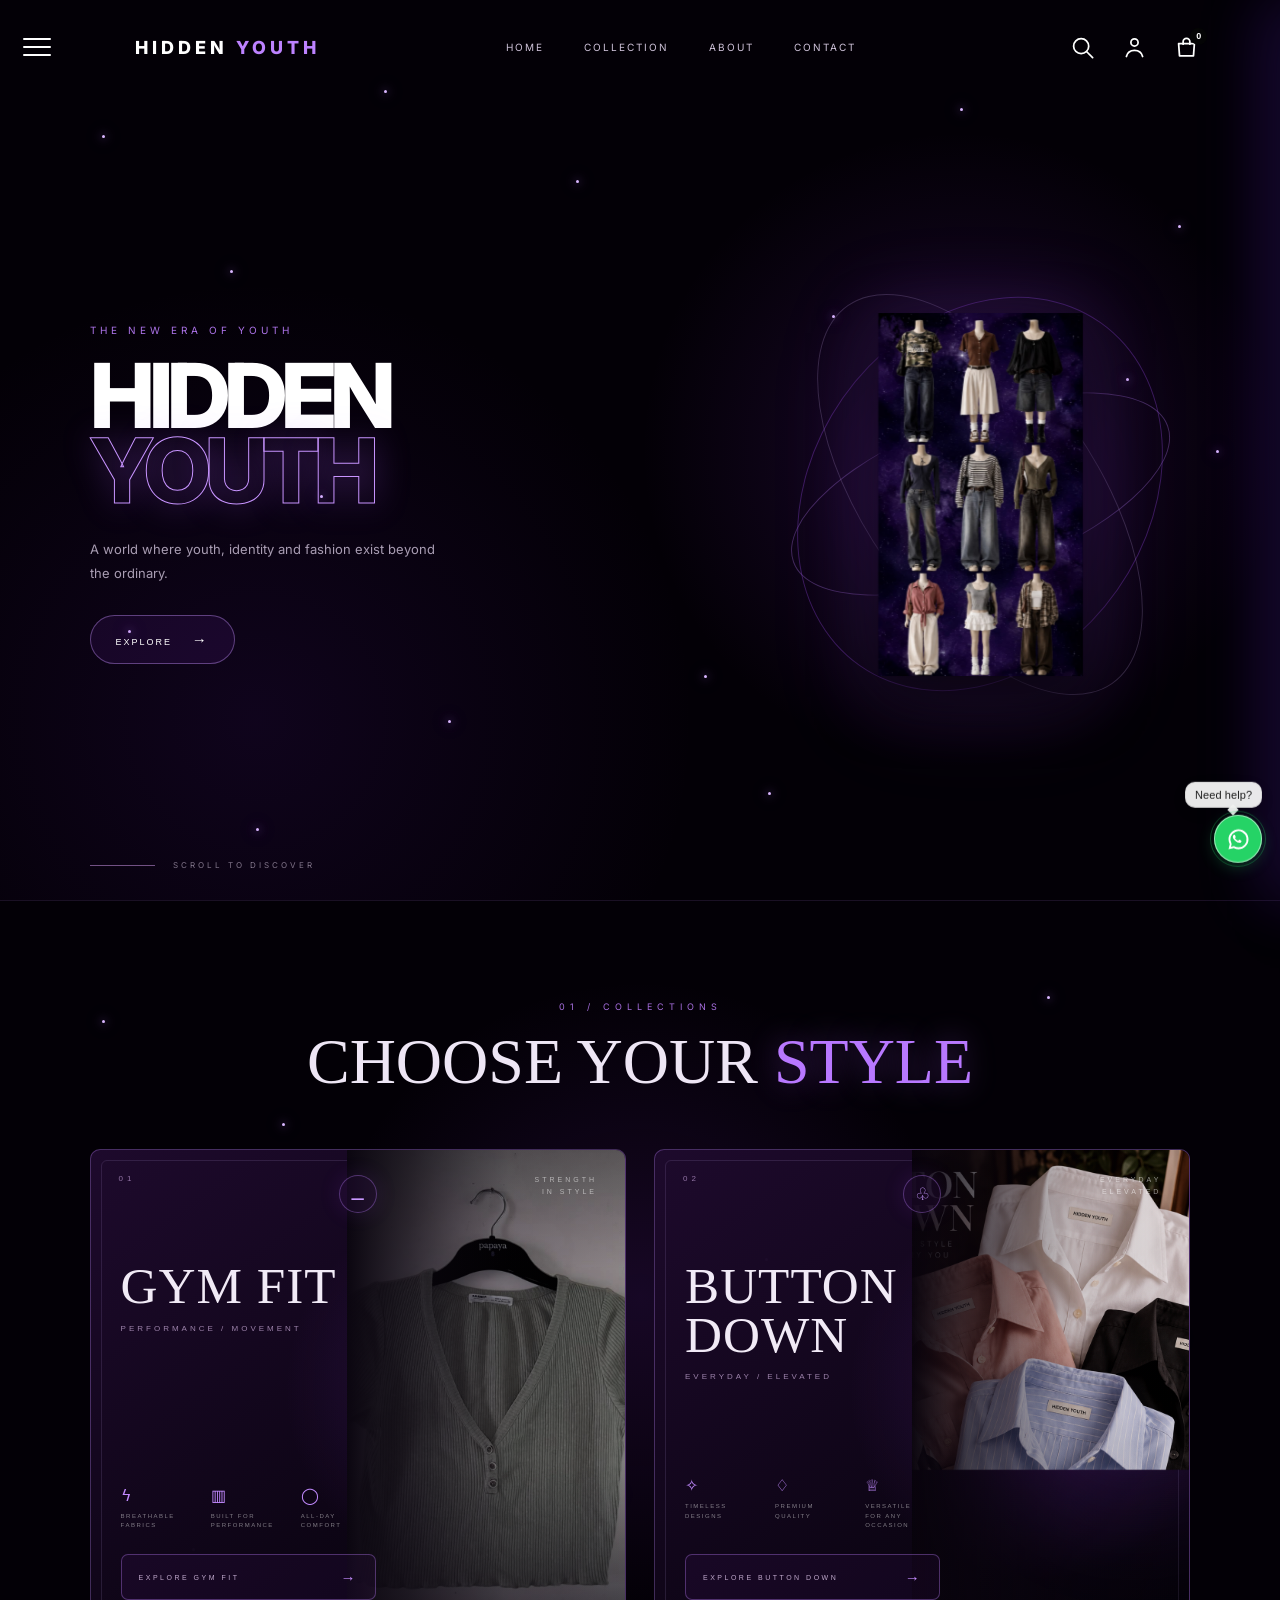
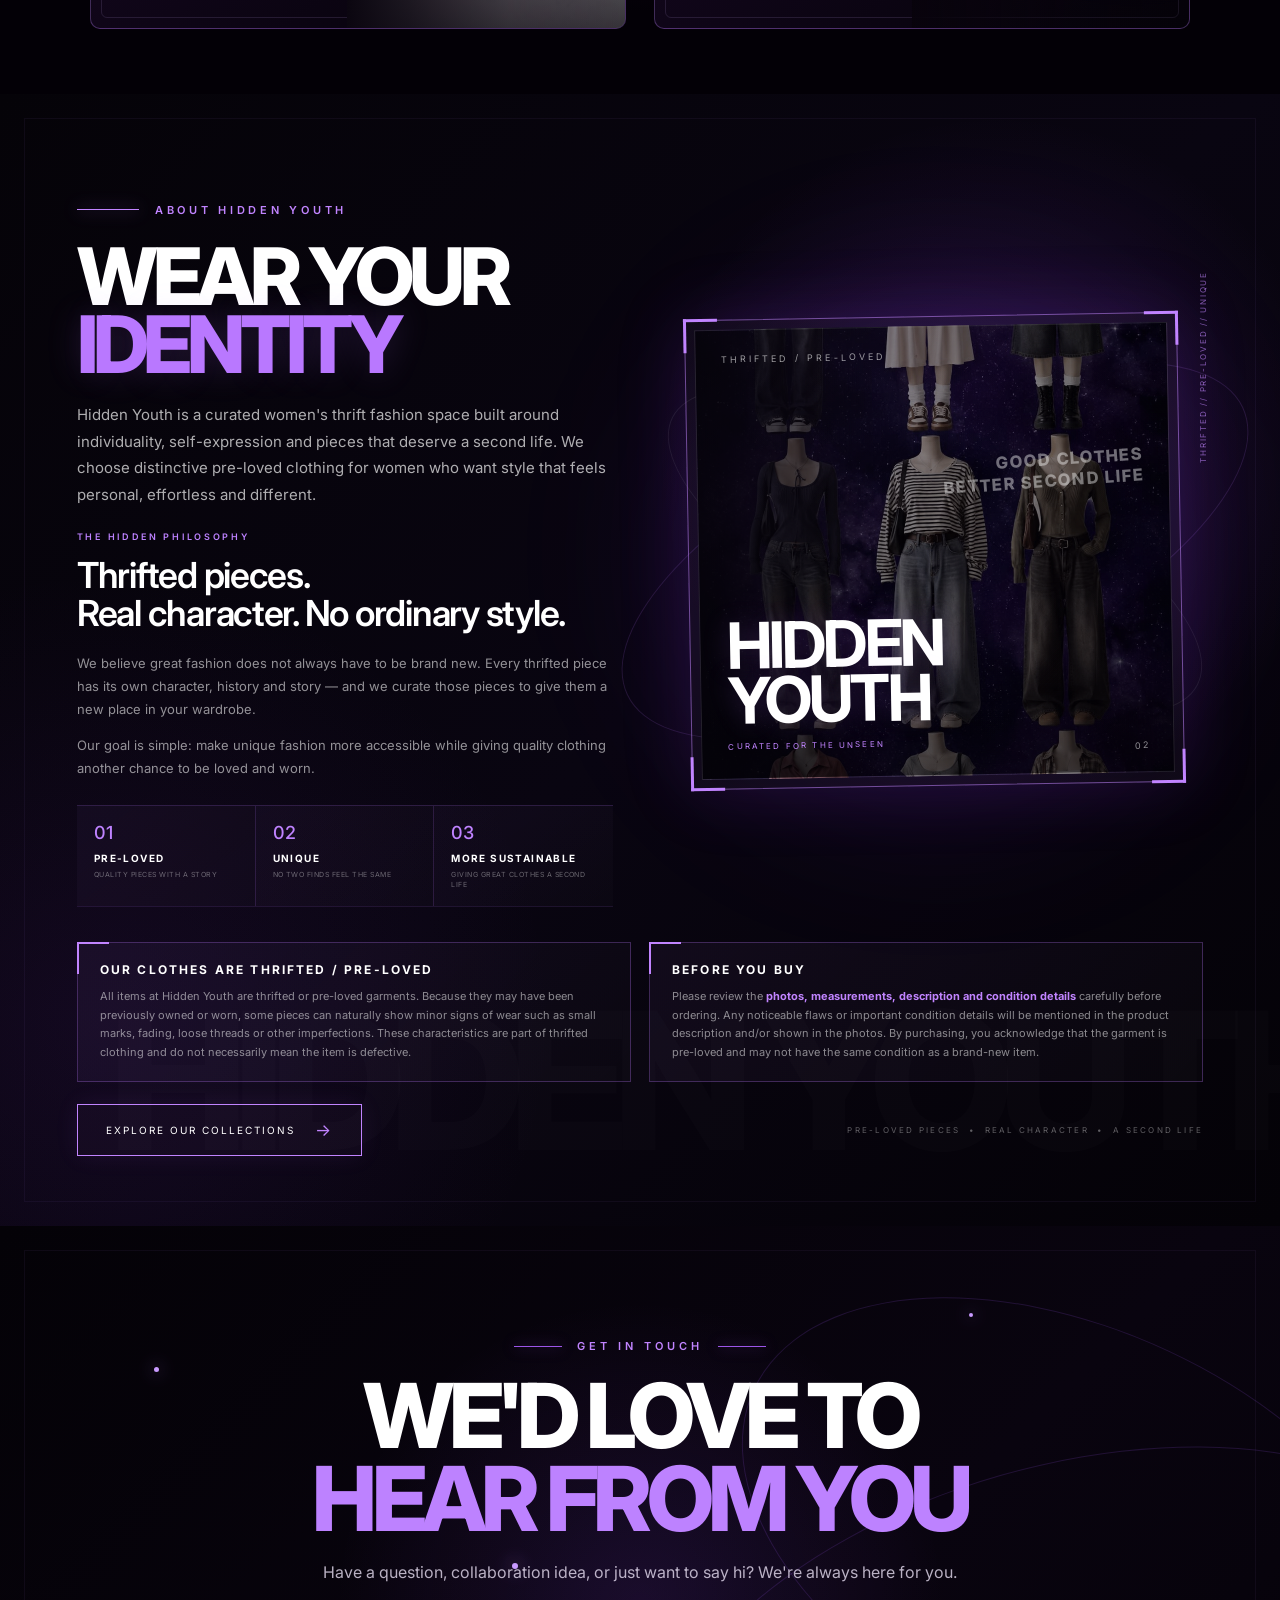
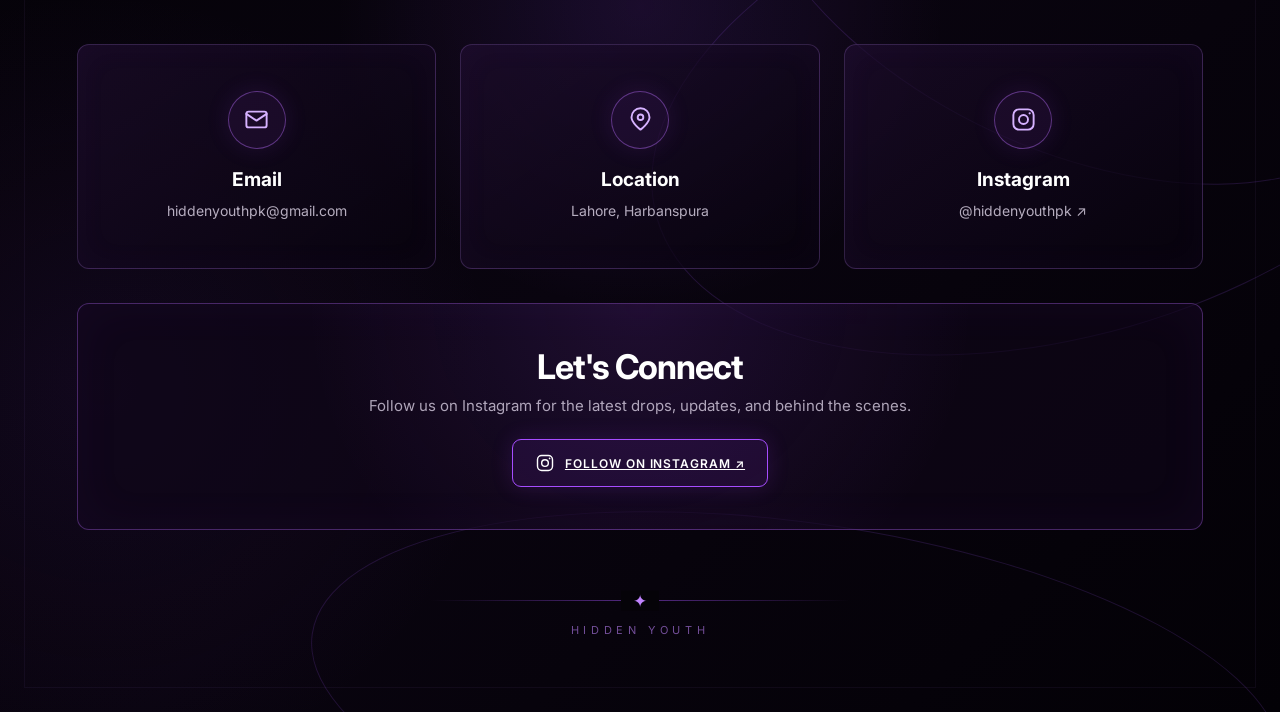
==== index.html @ 10c0b16d "Update index.html" ====
<!DOCTYPE html>
<html lang="en">

<head>
    <meta charset="UTF-8">

    <meta
        name="viewport"
        content="width=device-width, initial-scale=1.0"
    >

    <title>Hidden Youth</title>

    <link
        rel="preconnect"
        href="https://fonts.googleapis.com"
    >

    <link
        rel="preconnect"
        href="https://fonts.googleapis.com"
        crossorigin
    >

    <link
        href="https://fonts.googleapis.com/css2?family=Inter:wght@300;400;500;600;700;800&display=swap"
        rel="stylesheet"
    >

    <link
        rel="stylesheet"
        href="style.css"
    >

<style>
/* =====================================================
   HIDDEN YOUTH — HEADER ACTION ICONS
   ONLY: SEARCH / ACCOUNT / BAG
===================================================== */
.header-actions {
    display: flex;
    align-items: center;
    gap: 18px;
    margin-left: 24px;
}

.header-action {
    width: 34px;
    height: 34px;
    padding: 0;
    border: 0;
    background: transparent;
    color: inherit;
    display: inline-flex;
    align-items: center;
    justify-content: center;
    cursor: pointer;
    position: relative;
    text-decoration: none;
}

.header-action svg {
    width: 27px;
    height: 27px;
    fill: none;
    stroke: currentColor;
    stroke-width: 1.55;
    stroke-linecap: round;
    stroke-linejoin: round;
    transition: transform .25s ease, opacity .25s ease;
}

.header-action:hover svg {
    transform: translateY(-1px);
    opacity: .62;
}

.header-cart-count {
    position: absolute;
    top: -2px;
    right: -4px;
    min-width: 17px;
    height: 17px;
    padding: 0 4px;
    border-radius: 999px;
    background: #050505;
    color: #fff;
    display: flex;
    align-items: center;
    justify-content: center;
    font-size: 9px;
    line-height: 1;
    font-weight: 600;
}

@media (max-width: 900px) {
    .header-actions {
        gap: 10px;
        margin-left: 12px;
    }

    .header-action {
        width: 31px;
        height: 31px;
    }

    .header-action svg {
        width: 24px;
        height: 24px;
    }
}
</style>
<style>
/* =====================================================
   HIDDEN YOUTH — LEFT MENU
   ONLY: HOME / GYM FIT / BUTTON DOWN
===================================================== */
.navbar {
    position: relative;
}

.navbar > .menu-btn {
    order: -1;
    flex: 0 0 auto;
    width: 42px;
    height: 42px;
    margin-right: 22px;
    padding: 8px 5px;
    border: 0;
    background: transparent;
    color: #ffffff;
    display: flex;
    flex-direction: column;
    align-items: center;
    justify-content: center;
    gap: 6px;
    cursor: pointer;
    z-index: 1001;
    visibility: visible !important;
    opacity: 1 !important;
    position: absolute !important;
    left: 16px !important;
    top: 50% !important;
    transform: translateY(-50%);
}

.navbar > .menu-btn span {
    display: block !important;
    width: 28px;
    height: 2px;
    min-height: 2px;
    background: #ffffff !important;
    border-radius: 2px;
    transition: transform .25s ease, opacity .25s ease;
}

.navbar > .menu-btn:hover span:first-child {
    transform: translateX(3px);
}

.navbar > .menu-btn:hover span:last-child {
    transform: translateX(-3px);
}

.navbar > .logo {
    margin-left: 58px !important;
}

.hidden-youth-menu {
    position: absolute;
    top: calc(100% + 12px);
    left: 0;
    width: 210px;
    padding: 10px;
    border: 1px solid rgba(190, 130, 255, .25);
    border-radius: 8px;
    background: rgba(8, 4, 14, .97);
    box-shadow: 0 18px 45px rgba(0,0,0,.45), 0 0 28px rgba(150,70,255,.10);
    backdrop-filter: blur(14px);
    -webkit-backdrop-filter: blur(14px);
    opacity: 0;
    visibility: hidden;
    transform: translateY(-8px);
    transition: opacity .25s ease, transform .25s ease, visibility .25s ease;
    z-index: 1000;
}

.hidden-youth-menu.open {
    opacity: 1;
    visibility: visible;
    transform: translateY(0);
}

.hidden-youth-menu a {
    display: block;
    padding: 13px 14px;
    color: #fff;
    text-decoration: none;
    font-size: 11px;
    font-weight: 600;
    letter-spacing: 2px;
    border-radius: 5px;
    transition: background .2s ease, color .2s ease, padding-left .2s ease;
}

.hidden-youth-menu a:hover {
    background: rgba(160, 80, 230, .16);
    color: #d4a8ff;
    padding-left: 19px;
}

@media (max-width: 900px) {
    .navbar > .menu-btn {
        margin-right: 12px;
    }

    .hidden-youth-menu {
        left: 0;
        width: 190px;
    }
}
</style>
<style>
html { scroll-behavior: smooth; }

/* =====================================================
   HIDDEN YOUTH — PREMIUM THRIFT ABOUT SECTION
   ABOUT ONLY — EXISTING SITE SECTIONS UNCHANGED
===================================================== */
.hidden-youth-about {
    min-height: 100vh;
    padding: 100px 6vw 70px;
    position: relative;
    overflow: hidden;
    isolation: isolate;
    background:
        radial-gradient(circle at 78% 32%, rgba(160, 74, 255, .16), transparent 27%),
        radial-gradient(circle at 8% 82%, rgba(92, 36, 145, .13), transparent 30%),
        linear-gradient(135deg, #050308 0%, #090511 52%, #040207 100%);
    color: #fff;
}

.hidden-youth-about::before {
    content: "";
    position: absolute;
    inset: 24px;
    border: 1px solid rgba(185,120,255,.055);
    pointer-events: none;
}

.hidden-youth-about::after {
    content: "HIDDEN YOUTH";
    position: absolute;
    right: -70px;
    bottom: 30px;
    font-size: clamp(80px, 15vw, 210px);
    font-weight: 800;
    letter-spacing: -.08em;
    color: rgba(255,255,255,.015);
    white-space: nowrap;
    pointer-events: none;
    z-index: -1;
}

.about-inner {
    width: min(1450px, 100%);
    margin: 0 auto;
    display: grid;
    grid-template-columns: 1fr 1fr;
    gap: 54px;
    align-items: center;
    position: relative;
    z-index: 3;
}

.about-heading {
    position: relative;
    z-index: 4;
}

.about-kicker {
    display: inline-flex;
    align-items: center;
    gap: 16px;
    color: #c184ff;
    font-size: 11px;
    letter-spacing: .34em;
    font-weight: 600;
}

.about-kicker::before {
    content: "";
    width: 62px;
    height: 1px;
    background: #c184ff;
    box-shadow: 0 0 16px rgba(193,132,255,.8);
}

.about-title {
    margin: 25px 0 0;
    font-size: clamp(48px, 6.2vw, 94px);
    line-height: .86;
    letter-spacing: -.065em;
    font-weight: 800;
}

.about-title span {
    display: block;
    color: #b978ff;
    text-shadow: 0 0 34px rgba(185,120,255,.18);
}

.about-line {
    display: none;
}

.about-intro {
    max-width: 690px;
    margin: 24px 0 0;
    color: rgba(255,255,255,.68);
    font-size: 15px;
    line-height: 1.78;
}

.about-copy {
    max-width: 700px;
    margin-top: 22px;
}

.about-copy-label {
    margin-bottom: 14px;
    color: #bd82ff;
    font-size: 9px;
    letter-spacing: .30em;
    font-weight: 600;
}

.about-copy h3 {
    margin: 0 0 19px;
    font-size: clamp(25px, 2.8vw, 39px);
    line-height: 1.08;
    letter-spacing: -.035em;
    font-weight: 600;
}

.about-copy p {
    max-width: 680px;
    margin: 0 0 12px;
    color: rgba(255,255,255,.56);
    font-size: 13px;
    line-height: 1.78;
}

.about-stat-row {
    display: grid;
    grid-template-columns: repeat(3, 1fr);
    gap: 0;
    margin-top: 25px;
    border-top: 1px solid rgba(185,120,255,.20);
    border-bottom: 1px solid rgba(185,120,255,.12);
}

.about-stat {
    min-height: 96px;
    padding: 16px 17px;
    border-right: 1px solid rgba(185,120,255,.16);
    background: linear-gradient(145deg, rgba(185,120,255,.045), rgba(255,255,255,.012));
    transition: background .3s ease, transform .3s ease;
}

.about-stat:last-child { border-right: 0; }

.about-stat:hover {
    transform: translateY(-3px);
    background: rgba(185,120,255,.075);
}

.about-stat strong {
    display: block;
    margin-bottom: 9px;
    color: #bf83ff;
    font-size: 18px;
    font-weight: 500;
}

.about-stat span {
    display: block;
    margin-bottom: 6px;
    font-size: 10px;
    letter-spacing: .14em;
    font-weight: 700;
}

.about-stat small {
    display: block;
    color: rgba(255,255,255,.38);
    font-size: 7px;
    letter-spacing: .07em;
    line-height: 1.45;
}

.about-visual {
    min-height: 600px;
    position: relative;
    display: flex;
    justify-content: center;
    align-items: center;
}

.about-visual::before {
    content: "THRIFTED  //  PRE-LOVED  //  UNIQUE";
    position: absolute;
    right: -5px;
    top: 20px;
    color: rgba(194,133,255,.65);
    font-size: 8px;
    letter-spacing: .22em;
    writing-mode: vertical-rl;
    transform: rotate(180deg);
    z-index: 5;
}

.about-visual-glow {
    position: absolute;
    width: 440px;
    height: 440px;
    border-radius: 50%;
    background: rgba(145,56,255,.19);
    filter: blur(95px);
}

.about-frame {
    width: min(620px, 92%);
    aspect-ratio: 1.05 / 1;
    padding: 9px;
    position: relative;
    transform: rotate(-1deg);
    border: 1px solid rgba(193,132,255,.55);
    box-shadow:
        0 0 70px rgba(132,49,220,.18),
        inset 0 0 45px rgba(185,120,255,.035);
    background: rgba(255,255,255,.018);
}

.about-frame-inner {
    width: 100%;
    height: 100%;
    position: relative;
    overflow: hidden;
    border: 1px solid rgba(255,255,255,.11);
    background:
        linear-gradient(rgba(4,2,9,.38), rgba(4,2,9,.62)),
        linear-gradient(135deg, rgba(185,120,255,.16), transparent 45%),
        url('Dress.jpg') center / cover no-repeat;
}

.about-frame-inner::before {
    content: "";
    position: absolute;
    inset: 0;
    background:
        linear-gradient(90deg, rgba(5,3,10,.82), transparent 38%, rgba(5,3,10,.20)),
        radial-gradient(circle at 65% 45%, transparent 0 20%, rgba(0,0,0,.24) 65%, rgba(0,0,0,.60) 100%);
    pointer-events: none;
}

.about-frame-inner::after {
    content: "GOOD CLOTHES\A BETTER SECOND LIFE";
    white-space: pre;
    position: absolute;
    right: 25px;
    top: 28%;
    color: rgba(255,255,255,.42);
    font-size: clamp(12px, 1.3vw, 18px);
    line-height: 1.25;
    letter-spacing: .08em;
    font-weight: 800;
    transform: rotate(-3deg);
    text-align: right;
}

.about-frame-word {
    position: absolute;
    top: 23px;
    left: 25px;
    color: rgba(255,255,255,.60);
    font-size: 9px;
    letter-spacing: .34em;
    z-index: 3;
}

.about-frame-center {
    position: absolute;
    left: 26px;
    bottom: 27px;
    z-index: 3;
}

.about-frame-center strong {
    display: block;
    color: #fff;
    font-size: clamp(38px, 5vw, 70px);
    line-height: .86;
    letter-spacing: -.06em;
    text-shadow: 0 0 28px rgba(185,120,255,.20);
}

.about-frame-center span {
    display: block;
    margin-top: 14px;
    color: #c184ff;
    font-size: 8px;
    letter-spacing: .27em;
}

.about-frame-number {
    position: absolute;
    right: 24px;
    bottom: 21px;
    color: rgba(255,255,255,.55);
    font-size: 9px;
    letter-spacing: .20em;
    z-index: 3;
}

.about-frame-corner {
    position: absolute;
    width: 34px;
    height: 34px;
    z-index: 6;
}

.about-corner-tl { top: -2px; left: -2px; border-top: 3px solid #c184ff; border-left: 3px solid #c184ff; }
.about-corner-tr { top: -2px; right: -2px; border-top: 3px solid #c184ff; border-right: 3px solid #c184ff; }
.about-corner-bl { bottom: -2px; left: -2px; border-bottom: 3px solid #c184ff; border-left: 3px solid #c184ff; }
.about-corner-br { bottom: -2px; right: -2px; border-bottom: 3px solid #c184ff; border-right: 3px solid #c184ff; }

.about-orbit {
    position: absolute;
    border: 1px solid rgba(185,120,255,.15);
    border-radius: 50%;
    pointer-events: none;
}

.about-orbit-one {
    width: 680px;
    height: 270px;
    transform: rotate(-25deg);
}

.about-orbit-two {
    width: 590px;
    height: 210px;
    transform: rotate(27deg);
    border-color: rgba(255,255,255,.075);
}

.about-thrift-note {
    width: min(1450px, 100%);
    margin: 35px auto 0;
    display: grid;
    grid-template-columns: 1fr 1fr;
    gap: 18px;
    position: relative;
    z-index: 4;
}

.about-info-box {
    min-height: 126px;
    padding: 19px 22px;
    border: 1px solid rgba(185,120,255,.28);
    background: linear-gradient(135deg, rgba(185,120,255,.055), rgba(255,255,255,.012));
    position: relative;
}

.about-info-box::before {
    content: "";
    position: absolute;
    top: -1px;
    left: -1px;
    width: 30px;
    height: 30px;
    border-top: 2px solid #c184ff;
    border-left: 2px solid #c184ff;
}

.about-info-box h4 {
    margin: 0 0 10px;
    font-size: 12px;
    letter-spacing: .18em;
    font-weight: 700;
}

.about-info-box p {
    margin: 0;
    color: rgba(255,255,255,.52);
    font-size: 11px;
    line-height: 1.7;
}

.about-info-box strong { color: #c184ff; }

.about-cta-row {
    width: min(1450px, 100%);
    margin: 22px auto 0;
    display: flex;
    align-items: center;
    justify-content: space-between;
    position: relative;
    z-index: 4;
}

.about-cta {
    display: inline-flex;
    align-items: center;
    gap: 20px;
    padding: 15px 28px;
    border: 1px solid #c184ff;
    color: #fff;
    text-decoration: none;
    font-size: 10px;
    letter-spacing: .20em;
    background: rgba(185,120,255,.025);
    box-shadow: 0 0 24px rgba(185,120,255,.08);
    transition: .3s ease;
}

.about-cta:hover {
    background: rgba(185,120,255,.10);
    box-shadow: 0 0 35px rgba(185,120,255,.18);
    transform: translateY(-2px);
}

.about-cta span { color: #c184ff; font-size: 17px; }

.about-cta-tag {
    color: rgba(255,255,255,.36);
    font-size: 8px;
    letter-spacing: .28em;
    text-align: right;
}

@media (max-width: 1050px) {
    .about-inner { gap: 35px; }
    .about-visual { min-height: 520px; }
    .about-frame { width: min(560px, 94%); }
}

@media (max-width: 850px) {
    .hidden-youth-about { padding: 85px 6vw 60px; }
    .hidden-youth-about::before { inset: 14px; }
    .about-inner { grid-template-columns: 1fr; gap: 38px; }
    .about-heading { order: 1; }
    .about-visual { order: 2; min-height: 420px; }
    .about-copy { order: 3; }
    .about-thrift-note { grid-template-columns: 1fr; }
    .about-stat-row { grid-template-columns: 1fr; }
    .about-stat { border-right: 0; border-bottom: 1px solid rgba(185,120,255,.12); }
    .about-stat:last-child { border-bottom: 0; }
    .about-cta-row { flex-direction: column; align-items: flex-start; gap: 18px; }
    .about-cta-tag { text-align: left; }
    .about-visual::before { right: 2px; }
}

@media (max-width: 520px) {
    .about-title { font-size: 50px; }
    .about-intro { font-size: 13px; }
    .about-frame { width: 96%; }
    .about-frame-inner::after { right: 13px; font-size: 10px; }
    .about-frame-center { left: 17px; bottom: 20px; }
    .about-frame-word { left: 17px; }
    .about-info-box { padding: 17px; }
}


.hidden-youth-contact {
    scroll-margin-top: 20px;
    min-height: 100vh;
    padding: 105px 6vw 75px;
    position: relative;
    overflow: hidden;
    isolation: isolate;
    background:
        radial-gradient(circle at 50% 35%, rgba(151, 70, 255, .13), transparent 32%),
        radial-gradient(circle at 8% 70%, rgba(92, 36, 145, .12), transparent 28%),
        linear-gradient(135deg, #040207 0%, #09040f 52%, #030106 100%);
    color: #fff;
}

.hidden-youth-contact::before {
    content: "";
    position: absolute;
    inset: 24px;
    border: 1px solid rgba(185, 120, 255, .055);
    pointer-events: none;
}

.contact-orbit {
    position: absolute;
    border: 1px solid rgba(164, 91, 255, .16);
    border-radius: 50%;
    pointer-events: none;
    z-index: -1;
}

.contact-orbit-one {
    width: 720px;
    height: 420px;
    right: -160px;
    top: 105px;
    transform: rotate(25deg);
}

.contact-orbit-two {
    width: 850px;
    height: 470px;
    right: -210px;
    top: 240px;
    transform: rotate(-16deg);
}

.contact-orbit-three {
    width: 980px;
    height: 360px;
    left: 24%;
    bottom: -170px;
    transform: rotate(8deg);
}

.contact-star {
    position: absolute;
    width: 5px;
    height: 5px;
    border-radius: 50%;
    background: #c99aff;
    box-shadow: 0 0 18px rgba(201, 154, 255, .9);
    pointer-events: none;
}

.contact-star-one { top: 13%; left: 12%; }
.contact-star-two { top: 8%; right: 24%; width: 4px; height: 4px; }
.contact-star-three { top: 31%; left: 40%; width: 6px; height: 6px; }

.contact-inner {
    width: min(1200px, 100%);
    margin: 0 auto;
    position: relative;
    z-index: 2;
}

.contact-heading {
    text-align: center;
    max-width: 850px;
    margin: 0 auto 58px;
}

.contact-kicker {
    display: inline-flex;
    align-items: center;
    gap: 15px;
    color: #c184ff;
    font-size: 11px;
    letter-spacing: .36em;
    font-weight: 600;
}

.contact-kicker::before,
.contact-kicker::after {
    content: "";
    width: 48px;
    height: 1px;
    background: #9c55e8;
    box-shadow: 0 0 14px rgba(156, 85, 232, .7);
}

.contact-title {
    margin: 22px 0 18px;
    font-size: clamp(48px, 7vw, 92px);
    line-height: .92;
    letter-spacing: -.065em;
    font-weight: 800;
}

.contact-title span {
    display: block;
    color: #bd82ff;
}

.contact-intro {
    margin: 0 auto;
    max-width: 720px;
    color: rgba(235, 226, 245, .78);
    font-size: 16px;
    line-height: 1.75;
}

.contact-cards {
    display: grid;
    grid-template-columns: repeat(3, 1fr);
    gap: 24px;
}

.contact-card {
    min-height: 225px;
    padding: 30px 24px;
    display: flex;
    flex-direction: column;
    align-items: center;
    justify-content: center;
    text-align: center;
    border: 1px solid rgba(191, 132, 255, .22);
    border-radius: 12px;
    background: linear-gradient(145deg, rgba(29, 13, 44, .68), rgba(7, 3, 13, .78));
    box-shadow: inset 0 0 35px rgba(138, 61, 208, .045);
    transition: transform .35s ease, border-color .35s ease, box-shadow .35s ease;
}

.contact-card:hover {
    transform: translateY(-7px);
    border-color: rgba(204, 158, 255, .52);
    box-shadow: 0 18px 50px rgba(91, 30, 145, .2);
}

.contact-icon {
    width: 58px;
    height: 58px;
    margin-bottom: 19px;
    display: grid;
    place-items: center;
    border: 1px solid rgba(187, 112, 255, .42);
    border-radius: 50%;
    background: rgba(105, 42, 159, .12);
    color: #d6b2ff;
    box-shadow: 0 0 24px rgba(151, 71, 231, .12);
}

.contact-icon svg {
    width: 27px;
    height: 27px;
    fill: none;
    stroke: currentColor;
    stroke-width: 1.7;
    stroke-linecap: round;
    stroke-linejoin: round;
}

.contact-card h3 {
    margin: 0 0 9px;
    font-size: 19px;
    font-weight: 700;
}

.contact-card a,
.contact-card p {
    margin: 0;
    color: rgba(235, 226, 245, .76);
    font-size: 14px;
    line-height: 1.6;
    text-decoration: none;
    word-break: break-word;
}

.contact-card a:hover {
    color: #c78dff;
}

.contact-connect {
    margin-top: 34px;
    padding: 42px 25px;
    text-align: center;
    border: 1px solid rgba(182, 103, 255, .34);
    border-radius: 12px;
    background:
        radial-gradient(circle at 50% 0%, rgba(156, 71, 234, .13), transparent 55%),
        rgba(16, 7, 25, .65);
    box-shadow: inset 0 0 50px rgba(135, 57, 202, .055);
}

.contact-connect h3 {
    margin: 0 0 9px;
    font-size: clamp(25px, 3vw, 34px);
    letter-spacing: -.03em;
}

.contact-connect p {
    margin: 0 0 24px;
    color: rgba(235, 226, 245, .72);
    font-size: 15px;
}

.contact-instagram-btn {
    display: inline-flex;
    align-items: center;
    gap: 10px;
    padding: 13px 22px;
    border: 1px solid #a64dff;
    border-radius: 9px;
    color: #fff !important;
    background: rgba(122, 43, 192, .13);
    font-size: 12px !important;
    font-weight: 600;
    letter-spacing: .08em;
    text-transform: uppercase;
    box-shadow: 0 0 22px rgba(154, 63, 240, .16);
    transition: transform .3s ease, background .3s ease, box-shadow .3s ease;
}

.contact-instagram-btn:hover {
    transform: translateY(-2px);
    background: rgba(137, 52, 213, .28);
    box-shadow: 0 0 30px rgba(166, 77, 255, .3);
}

.contact-instagram-btn svg {
    width: 20px;
    height: 20px;
    fill: none;
    stroke: currentColor;
    stroke-width: 1.7;
    stroke-linecap: round;
    stroke-linejoin: round;
}

.contact-footer-line {
    width: min(420px, 80%);
    height: 1px;
    margin: 70px auto 22px;
    position: relative;
    background: linear-gradient(90deg, transparent, rgba(164, 82, 255, .5), transparent);
}

.contact-footer-line::after {
    content: "✦";
    position: absolute;
    left: 50%;
    top: 50%;
    transform: translate(-50%, -52%);
    padding: 0 12px;
    background: #050308;
    color: #c184ff;
    font-size: 17px;
}

.contact-brand {
    text-align: center;
    color: rgba(193, 132, 255, .58);
    font-size: 11px;
    letter-spacing: .42em;
}

@media (max-width: 850px) {
    .contact-cards {
        grid-template-columns: 1fr;
        max-width: 560px;
        margin: 0 auto;
    }

    .contact-card {
        min-height: 190px;
    }
}

@media (max-width: 520px) {
    .hidden-youth-contact {
        padding: 85px 6vw 55px;
    }

    .hidden-youth-contact::before {
        inset: 14px;
    }

    .contact-heading {
        margin-bottom: 42px;
    }

    .contact-kicker::before,
    .contact-kicker::after {
        width: 25px;
    }

    .contact-kicker {
        gap: 8px;
        font-size: 9px;
        letter-spacing: .25em;
    }

    .contact-title {
        font-size: clamp(40px, 13vw, 62px);
    }

    .contact-intro {
        font-size: 14px;
    }

    .contact-connect {
        padding: 34px 18px;
    }

    .contact-instagram-btn {
        width: 100%;
        justify-content: center;
    }
}

</style>

<style>
/* HIDDEN YOUTH — SEARCH / ACCOUNT FUNCTIONALITY */
.hy-overlay{position:fixed;inset:0;background:rgba(3,0,6,.97);z-index:9999;display:none;align-items:flex-start;justify-content:center;padding:90px 24px 40px;overflow:auto}
.hy-overlay.open{display:flex}
.hy-overlay-inner{width:min(900px,100%);position:relative}
.hy-overlay-close{position:absolute;right:0;top:-55px;width:42px;height:42px;border:1px solid rgba(190,130,255,.35);border-radius:50%;background:rgba(100,40,150,.12);color:#fff;font-size:24px;cursor:pointer}
.hy-search-kicker,.hy-account-kicker{font-size:10px;letter-spacing:.3em;color:#bd82ff;margin-bottom:14px}
.hy-search-title,.hy-account-title{margin:0 0 28px;font-size:clamp(42px,7vw,78px);letter-spacing:-.05em}
.hy-search-box{display:flex;border-bottom:1px solid rgba(190,130,255,.45);padding-bottom:12px;margin-bottom:28px}
.hy-search-box input{width:100%;border:0;outline:0;background:transparent;color:#fff;font-size:24px;padding:8px 0}
.hy-search-results{display:grid;gap:10px}
.hy-search-result{display:flex;align-items:center;justify-content:space-between;gap:20px;padding:18px 4px;border-bottom:1px solid rgba(255,255,255,.09);color:#fff;text-decoration:none}
.hy-search-result span{color:#a99db3;font-size:11px;letter-spacing:.08em}
.hy-search-empty{color:#9f95a8;font-size:13px;padding:20px 0}
.hy-account-card{max-width:520px;border:1px solid rgba(190,130,255,.28);padding:30px;background:rgba(20,8,30,.55);border-radius:12px}
.hy-account-card p{color:#aaa0b0;line-height:1.7;font-size:13px}
.hy-account-note{margin-top:20px;padding-top:18px;border-top:1px solid rgba(255,255,255,.1);font-size:11px;color:#8f8497}
.hy-auth-form{display:grid;gap:14px}
.hy-auth-label{font-size:9px;letter-spacing:.22em;color:#9e91aa;text-transform:uppercase}
.hy-auth-input{width:100%;box-sizing:border-box;border:1px solid rgba(190,130,255,.22);border-radius:7px;background:rgba(0,0,0,.32);color:#fff;padding:14px 15px;outline:none;font:inherit;margin-top:7px}
.hy-auth-input:focus{border-color:rgba(190,130,255,.7);box-shadow:0 0 0 3px rgba(190,130,255,.08)}
.hy-auth-submit{border:1px solid rgba(206,163,255,.5);background:linear-gradient(135deg,rgba(137,57,198,.55),rgba(40,12,61,.8));color:#fff;padding:14px 18px;border-radius:7px;letter-spacing:.18em;font-size:10px;font-weight:800;cursor:pointer}
.hy-auth-submit:disabled{opacity:.6;cursor:wait}
.hy-auth-switch{margin-top:18px;color:#9f95a8;font-size:11px;text-align:center}
.hy-auth-switch button,.hy-account-link{border:0;background:none;color:#d1a8ff;cursor:pointer;text-decoration:underline;font:inherit}
.hy-auth-error{min-height:18px;color:#ff9dba;font-size:11px;line-height:1.5}
.hy-account-welcome{font-size:13px;color:#b9afc2;margin-bottom:20px;line-height:1.7}
.hy-account-email{color:#d6b3ff;font-weight:700}
.hy-order-list{display:grid;gap:10px;margin-top:20px}
.hy-order{border:1px solid rgba(255,255,255,.1);padding:15px;border-radius:7px;background:rgba(0,0,0,.18)}
.hy-order-top{display:flex;justify-content:space-between;gap:12px;font-size:11px}
.hy-order-status{color:#d1a8ff;letter-spacing:.12em}
.hy-order-items{margin-top:8px;color:#9f95a8;font-size:11px;line-height:1.6}
.hy-account-actions{display:flex;gap:10px;margin-top:20px}
.hy-account-secondary{border:1px solid rgba(255,255,255,.13);background:transparent;color:#c0b6c8;padding:11px 14px;border-radius:7px;font-size:9px;letter-spacing:.16em;cursor:pointer}
@media(max-width:600px){.hy-overlay{padding:75px 18px 30px}.hy-overlay-close{top:-52px}.hy-search-box input{font-size:19px}.hy-search-result{align-items:flex-start;flex-direction:column;gap:6px}}
</style>

<style id="hidden-youth-advance-payment-added">
.hy-advance-payment{margin-top:20px;padding:18px;border:1px solid rgba(184,121,255,.24);border-radius:8px;background:linear-gradient(145deg,rgba(32,11,48,.72),rgba(4,2,8,.82))}
.hy-advance-payment-title{font-size:10px;letter-spacing:.18em;color:#d9b7ff;margin-bottom:10px}
.hy-advance-payment-note{font-size:11px;line-height:1.65;color:#aaa0b1;margin-bottom:14px}
.hy-advance-payment-account{padding:13px 14px;margin-bottom:14px;border:1px solid rgba(184,121,255,.18);border-radius:7px;background:rgba(0,0,0,.2)}
.hy-advance-payment-account strong{display:block;color:#fff;font-size:14px;letter-spacing:.08em;margin-top:3px}
.hy-advance-payment-account span{display:block;color:#9f95a8;font-size:10px;letter-spacing:.12em;margin-top:4px}
.hy-advance-payment label{display:block;margin-top:12px}
.hy-advance-payment input[type="text"],.hy-advance-payment input[type="file"]{width:100%;box-sizing:border-box;margin-top:7px;padding:11px 12px;border:1px solid rgba(255,255,255,.1);border-radius:6px;background:rgba(0,0,0,.25);color:#fff;font:inherit}
.hy-advance-payment input[type="file"]{cursor:pointer}
.hy-advance-payment-help{margin-top:6px;color:#807688;font-size:9px;line-height:1.5}
.hy-advance-payment-amount{display:flex;align-items:center;justify-content:space-between;gap:12px;padding-top:13px;margin-top:13px;border-top:1px solid rgba(255,255,255,.08);font-size:10px;letter-spacing:.12em}
.hy-advance-payment-amount strong{color:#fff;font-size:15px;letter-spacing:.04em}
.hy-advance-payment-trigger{width:100%;margin-top:20px;padding:15px 18px;border:1px solid rgba(206,163,255,.45);border-radius:7px;background:linear-gradient(135deg,rgba(137,57,198,.42),rgba(40,12,61,.78));color:#fff;font-size:10px;font-weight:800;letter-spacing:.18em;cursor:pointer}
.hy-advance-payment-trigger:hover{border-color:rgba(220,185,255,.75);box-shadow:0 0 22px rgba(170,85,255,.16)}
.hy-payment-options-panel{display:none;margin-top:14px;padding:16px;border:1px solid rgba(184,121,255,.2);border-radius:7px;background:rgba(0,0,0,.2)}
.hy-payment-options-panel.active{display:block}
.hy-payment-options-heading{font-size:10px;letter-spacing:.18em;color:#fff;margin-bottom:12px}
.hy-payment-options-status{display:none;margin-top:13px;padding:11px 12px;border:1px solid rgba(190,130,255,.25);border-radius:6px;color:#d9b7ff;font-size:10px;line-height:1.5;letter-spacing:.08em}
.hy-payment-options-status.active{display:block}
.hy-payment-done-btn{width:100%;margin-top:15px;padding:14px 18px;border:1px solid rgba(206,163,255,.5);border-radius:7px;background:linear-gradient(135deg,rgba(137,57,198,.55),rgba(40,12,61,.8));color:#fff;font-size:10px;font-weight:800;letter-spacing:.18em;cursor:pointer}
.hy-payment-done-btn:disabled{opacity:.6;cursor:wait}
</style>
</head>


<body>


    <!-- =====================================================
         CINEMATIC OPENING
    ====================================================== -->

    <div class="opening">

        <div class="opening-bg-glow"></div>

        <div class="opening-particles">

            <span></span>
            <span></span>
            <span></span>
            <span></span>
            <span></span>
            <span></span>
            <span></span>
            <span></span>
            <span></span>
            <span></span>
            <span></span>
            <span></span>

        </div>

        <div class="opening-orbit orbit-a"></div>

        <div class="opening-orbit orbit-b"></div>

        <div class="opening-orbit orbit-c"></div>


        <div class="opening-3d">

            <div class="opening-image-wrap">

                <img
                    src="Hidden.youth.png"
                    alt="Hidden Youth"
                    class="opening-image"
                >

                <div class="image-shine"></div>

            </div>

        </div>


        <div class="opening-bottom">

            <div class="opening-enter">
                ENTER THE HIDDEN WORLD
            </div>

            <div class="opening-progress">

                <div class="progress-light"></div>

            </div>

            <div class="opening-loading">
                LOADING...
            </div>

        </div>

    </div>



    <!-- =====================================================
         HERO
    ====================================================== -->

    <main class="hero">


        <div class="sparkles">

            <span></span>
            <span></span>
            <span></span>
            <span></span>
            <span></span>
            <span></span>
            <span></span>
            <span></span>
            <span></span>
            <span></span>
            <span></span>
            <span></span>
            <span></span>
            <span></span>
            <span></span>
            <span></span>

        </div>


        <!-- NAVBAR -->

        <nav class="navbar">

            <button
                class="menu-btn"
                id="hiddenYouthMenuBtn"
                aria-label="Open menu"
                aria-expanded="false"
                type="button"
            >
                <span></span>
                <span></span>
                <span></span>
            </button>

            <div class="logo">
                HIDDEN <span>YOUTH</span>
            </div>


            <div class="nav-links">

                <a href="#">
                    HOME
                </a>

                <a href="#collections">
                    COLLECTION
                </a>

                <a href="#about">
                    ABOUT
                </a>

                <a href="#contact" onclick="document.getElementById('contact').scrollIntoView({ behavior: 'smooth', block: 'start' }); return false;">
                    CONTACT
                </a>

            </div>

            <div class="header-actions" aria-label="Header actions">

                <button class="header-action" id="hySearchButton" type="button" aria-label="Search">
                    <svg viewBox="0 0 24 24" aria-hidden="true">
                        <circle cx="10.8" cy="10.8" r="6.7"></circle>
                        <path d="m16 16 5 5"></path>
                    </svg>
                </button>

                <button class="header-action" id="hyAccountButton" type="button" aria-label="Account">
                    <svg viewBox="0 0 24 24" aria-hidden="true">
                        <circle cx="12" cy="7.5" r="3.2"></circle>
                        <path d="M4.8 20c.8-3.5 3.3-5.5 7.2-5.5s6.4 2 7.2 5.5"></path>
                    </svg>
                </button>

                <button
                    class="header-action"
                    type="button"
                    aria-label="Shopping bag"
                    onclick="document.getElementById('cartPanel')?.classList.add('active'); document.getElementById('cartOverlay')?.classList.add('active');"
                >
                    <svg viewBox="0 0 24 24" aria-hidden="true">
                        <path d="M5 8.5h14l-.8 11H5.8L5 8.5Z"></path>
                        <path d="M9 9V6.8a3 3 0 0 1 6 0V9"></path>
                    </svg>
                    <span class="header-cart-count cart-count">0</span>
                </button>

            </div>

            <div
                class="hidden-youth-menu"
                id="hiddenYouthMenu"
                aria-hidden="true"
            >
                <a href="index.html">HOME</a>
                <a href="gym-fit.html">GYM FIT</a>
                <a href="button-down.html">BUTTON DOWN</a>
            </div>

        </nav>



        <!-- HERO CONTENT -->

        <section class="hero-content">


            <div class="hero-text">

                <div class="eyebrow">
                    THE NEW ERA OF YOUTH
                </div>


                <h1>
                    HIDDEN
                    <span>YOUTH</span>
                </h1>


                <p class="hero-description">

                    A world where youth,
                    identity and fashion
                    exist beyond the ordinary.

                </p>


                <button class="explore-btn">

                    EXPLORE

                    <span>
                        →
                    </span>

                </button>

            </div>



            <!-- RIGHT 3D DRESS -->

            <div class="visual-area">

                <div class="visual-glow"></div>

                <div class="orbit orbit-one"></div>

                <div class="orbit orbit-two"></div>

                <div class="orbit orbit-three"></div>


                <div class="dress-wrapper">

                    <img
                        src="Dress.jpg"
                        alt="Hidden Youth Fashion"
                        class="dress-image"
                    >

                    <div class="dress-shadow"></div>

                </div>

            </div>

        </section>



        <!-- BOTTOM -->

        <div class="hero-bottom">

            <div class="scroll-line"></div>

            <span>
                SCROLL TO DISCOVER
            </span>

        </div>


    </main>



    <!-- =====================================================
         COLLECTION SECTION
    ====================================================== -->

    <section
        class="collection-buttons"
        id="collections"
    >


        <div class="collection-particles">

            <span></span>
            <span></span>
            <span></span>
            <span></span>
            <span></span>
            <span></span>
            <span></span>
            <span></span>

        </div>



        <!-- HEADING -->

        <div class="collection-title">

            <span>
                01 / COLLECTIONS
            </span>

            <h2>
                CHOOSE YOUR
                <b>STYLE</b>
            </h2>

        </div>



        <!-- =================================================
             COLLECTION BUTTONS
        ================================================== -->

        <div class="collection-buttons-wrap">

            <div class="gym-fit-container">

                <button
                    class="collection-btn premium-collection-card"
                    data-collection="gym"
                    type="button"
                    onclick="window.location.href='gym-fit.html';"
                >
                    <div class="collection-card-top">
                        <small>01</small>
                        <span>STRENGTH<br>IN STYLE</span>
                    </div>

                    <div class="collection-product gym-product">
                        <img src="gym.fit.jpg" alt="Gym Fit">
                    </div>

                    <div class="collection-symbol">
                        ⚊
                    </div>

                    <div class="collection-card-content">
                        <strong>GYM FIT</strong>

                        <span class="collection-subtitle">
                            PERFORMANCE / MOVEMENT
                        </span>

                        <div class="collection-features">
                            <div>
                                <b>ϟ</b>
                                <small>BREATHABLE<br>FABRICS</small>
                            </div>

                            <div>
                                <b>▥</b>
                                <small>BUILT FOR<br>PERFORMANCE</small>
                            </div>

                            <div>
                                <b>◯</b>
                                <small>ALL-DAY<br>COMFORT</small>
                            </div>
                        </div>

                        <div class="collection-explore">
                            EXPLORE GYM FIT
                            <b>→</b>
                        </div>
                    </div>
                </button>

<!-- =================================================
                     GYM FIT COLLECTION
                     4 SEPARATE PRODUCT BOXES
                ================================================== -->

                

            </div>


            <button
                class="collection-btn premium-collection-card"
                data-collection="buttondown"
                type="button"
                onclick="window.location.href='button-down.html'; return false;"
            >
                <div class="collection-card-top">
                    <small>02</small>
                    <span>EVERYDAY<br>ELEVATED</span>
                </div>

                <div class="collection-product buttondown-product">
                    <img src="button down.png" alt="Button Down">
                </div>

                <div class="collection-symbol">
                    ♧
                </div>

                <div class="collection-card-content">
                    <strong>BUTTON DOWN</strong>

                    <span class="collection-subtitle">
                        EVERYDAY / ELEVATED
                    </span>

                    <div class="collection-features">
                        <div>
                            <b>✧</b>
                            <small>TIMELESS<br>DESIGNS</small>
                        </div>

                        <div>
                            <b>♢</b>
                            <small>PREMIUM<br>QUALITY</small>
                        </div>

                        <div>
                            <b>♕</b>
                            <small>VERSATILE<br>FOR ANY OCCASION</small>
                        </div>
                    </div>

                    <div class="collection-explore">
                        EXPLORE BUTTON DOWN
                        <b>→</b>
                    </div>
                </div>
            </button>


        </div>


<!-- FOOTER LINE -->

        <div class="collection-footer">

            <span>
                HIDDEN YOUTH
            </span>

            <div></div>

            <span>
                DESIGNED FOR THE UNSEEN
            </span>

        </div>


    </section>



    <!-- =====================================================
         ABOUT HIDDEN YOUTH — PREMIUM THRIFT EDITION
    ====================================================== -->
    <section class="hidden-youth-about" id="about">

        <div class="about-inner">

            <div class="about-heading">
                <span class="about-kicker">ABOUT HIDDEN YOUTH</span>

                <h2 class="about-title">
                    WEAR YOUR
                    <span>IDENTITY</span>
                </h2>

                <p class="about-intro">
                    Hidden Youth is a curated women's thrift fashion space built around
                    individuality, self-expression and pieces that deserve a second life.
                    We choose distinctive pre-loved clothing for women who want style
                    that feels personal, effortless and different.
                </p>

                <div class="about-copy">
                    <div class="about-copy-label">THE HIDDEN PHILOSOPHY</div>

                    <h3>
                        Thrifted pieces.<br>
                        Real character. No ordinary style.
                    </h3>

                    <p>
                        We believe great fashion does not always have to be brand new.
                        Every thrifted piece has its own character, history and story —
                        and we curate those pieces to give them a new place in your wardrobe.
                    </p>

                    <p>
                        Our goal is simple: make unique fashion more accessible while
                        giving quality clothing another chance to be loved and worn.
                    </p>

                    <div class="about-stat-row">
                        <div class="about-stat">
                            <strong>01</strong>
                            <span>PRE-LOVED</span>
                            <small>QUALITY PIECES WITH A STORY</small>
                        </div>

                        <div class="about-stat">
                            <strong>02</strong>
                            <span>UNIQUE</span>
                            <small>NO TWO FINDS FEEL THE SAME</small>
                        </div>

                        <div class="about-stat">
                            <strong>03</strong>
                            <span>MORE SUSTAINABLE</span>
                            <small>GIVING GREAT CLOTHES A SECOND LIFE</small>
                        </div>
                    </div>
                </div>
            </div>

            <div class="about-visual" aria-hidden="true">
                <div class="about-orbit about-orbit-one"></div>
                <div class="about-orbit about-orbit-two"></div>
                <div class="about-visual-glow"></div>

                <div class="about-frame">
                    <div class="about-frame-corner about-corner-tl"></div>
                    <div class="about-frame-corner about-corner-tr"></div>
                    <div class="about-frame-corner about-corner-bl"></div>
                    <div class="about-frame-corner about-corner-br"></div>

                    <div class="about-frame-inner">
                        <div class="about-frame-word">THRIFTED / PRE-LOVED</div>

                        <div class="about-frame-center">
                            <strong>HIDDEN<br>YOUTH</strong>
                            <span>CURATED FOR THE UNSEEN</span>
                        </div>

                        <div class="about-frame-number">02</div>
                    </div>
                </div>
            </div>

        </div>

        <div class="about-thrift-note">
            <div class="about-info-box">
                <h4>OUR CLOTHES ARE THRIFTED / PRE-LOVED</h4>
                <p>
                    All items at Hidden Youth are thrifted or pre-loved garments.
                    Because they may have been previously owned or worn, some pieces
                    can naturally show minor signs of wear such as small marks, fading,
                    loose threads or other imperfections. These characteristics are part
                    of thrifted clothing and do not necessarily mean the item is defective.
                </p>
            </div>

            <div class="about-info-box">
                <h4>BEFORE YOU BUY</h4>
                <p>
                    Please review the <strong>photos, measurements, description and condition details</strong>
                    carefully before ordering. Any noticeable flaws or important condition
                    details will be mentioned in the product description and/or shown in
                    the photos. By purchasing, you acknowledge that the garment is pre-loved
                    and may not have the same condition as a brand-new item.
                </p>
            </div>
        </div>

        <div class="about-cta-row">
            <a class="about-cta" href="#collections">
                EXPLORE OUR COLLECTIONS <span>→</span>
            </a>

            <div class="about-cta-tag">
                PRE-LOVED PIECES &nbsp;•&nbsp; REAL CHARACTER &nbsp;•&nbsp; A SECOND LIFE
            </div>
        </div>

    </section>


    <!-- =====================================================
         CONTACT — PREMIUM HIDDEN YOUTH
    ====================================================== -->
    <section class="hidden-youth-contact" id="contact">

        <div class="contact-orbit contact-orbit-one"></div>
        <div class="contact-orbit contact-orbit-two"></div>
        <div class="contact-orbit contact-orbit-three"></div>

        <span class="contact-star contact-star-one"></span>
        <span class="contact-star contact-star-two"></span>
        <span class="contact-star contact-star-three"></span>

        <div class="contact-inner">

            <div class="contact-heading">
                <span class="contact-kicker">GET IN TOUCH</span>

                <h2 class="contact-title">
                    WE'D LOVE TO
                    <span>HEAR FROM YOU</span>
                </h2>

                <p class="contact-intro">
                    Have a question, collaboration idea, or just want to say hi?
                    We're always here for you.
                </p>
            </div>

            <div class="contact-cards">

                <div class="contact-card">
                    <div class="contact-icon" aria-hidden="true">
                        <svg viewBox="0 0 24 24">
                            <rect x="3" y="5" width="18" height="14" rx="2"></rect>
                            <path d="m3 7 9 6 9-6"></path>
                        </svg>
                    </div>
                    <h3>Email</h3>
                    <a href="mailto:hiddenyouthpk@gmail.com">hiddenyouthpk@gmail.com</a>
                </div>

                <div class="contact-card">
                    <div class="contact-icon" aria-hidden="true">
                        <svg viewBox="0 0 24 24">
                            <path d="M20 10c0 5-8 11-8 11S4 15 4 10a8 8 0 1 1 16 0Z"></path>
                            <circle cx="12" cy="10" r="2.5"></circle>
                        </svg>
                    </div>
                    <h3>Location</h3>
                    <p>Lahore, Harbanspura</p>
                </div>

                <div class="contact-card">
                    <div class="contact-icon" aria-hidden="true">
                        <svg viewBox="0 0 24 24">
                            <rect x="3" y="3" width="18" height="18" rx="5"></rect>
                            <circle cx="12" cy="12" r="4"></circle>
                            <circle cx="17.5" cy="6.5" r="1" fill="currentColor" stroke="none"></circle>
                        </svg>
                    </div>
                    <h3>Instagram</h3>
                    <a href="https://www.instagram.com/hiddenyouthpk?stkn=ZDdnbnF0N3NjcXln" target="_blank" rel="noopener noreferrer">@hiddenyouthpk ↗</a>
                </div>

            </div>

            <div class="contact-connect">
                <h3>Let's Connect</h3>
                <p>Follow us on Instagram for the latest drops, updates, and behind the scenes.</p>

                <a
                    class="contact-instagram-btn"
                    href="https://www.instagram.com/hiddenyouthpk?stkn=ZDdnbnF0N3NjcXln"
                    target="_blank"
                    rel="noopener noreferrer"
                >
                    <svg viewBox="0 0 24 24" aria-hidden="true">
                        <rect x="3" y="3" width="18" height="18" rx="5"></rect>
                        <circle cx="12" cy="12" r="4"></circle>
                        <circle cx="17.5" cy="6.5" r="1" fill="currentColor" stroke="none"></circle>
                    </svg>
                    Follow on Instagram ↗
                </a>
            </div>

            <div class="contact-footer-line"></div>
            <div class="contact-brand">HIDDEN YOUTH</div>

        </div>
    </section>

    <!-- ==============================
         HIDDEN YOUTH CART
    ============================== -->

    <div class="cart-panel" id="cartPanel">

        <div class="cart-header">

            <div>
                <span>HIDDEN YOUTH</span>
                <h2>YOUR BAG</h2>
            </div>

            <button
                type="button"
                id="closeCart"
                class="cart-close"
                onclick="closeHiddenYouthCart()"
            >
                ×
            </button>

        </div>


        <div class="cart-items" id="cartItems">

            <div class="empty-cart">

                <span>◇</span>

                <h3>
                    YOUR BAG IS EMPTY
                </h3>

                <p>
                    Discover something worth hiding.
                </p>

            </div>

        </div>


        <div class="cart-footer">

            <div class="cart-summary">

                <span>
                    SUBTOTAL
                </span>

                <strong id="cartTotal">
                    Rs. 0
                </strong>

            </div>


            <button
                class="checkout-btn"
                id="checkoutBtn"
            >
                PROCEED TO CHECKOUT
                <span>→</span>
            </button>

        </div>

    </div>



    <div
        class="cart-overlay"
        id="cartOverlay"
    ></div>



 <!-- =========================================
     HIDDEN YOUTH CHECKOUT
========================================= -->

<div
    class="checkout-overlay"
    id="checkoutOverlay"
></div>

<div
    class="checkout-panel"
    id="checkoutPanel"
>

    <div class="checkout-header">

        <div>

            <span>
                HIDDEN YOUTH
            </span>

            <h2>
                CHECKOUT
            </h2>

        </div>

        <button
            type="button"
            id="closeCheckout"
            class="checkout-close"
        >
            ×
        </button>

    </div>


    <div class="checkout-content">

        <form id="checkoutForm">

            <label>

                FULL NAME

                <input
                    type="text"
                    id="customerName"
                    placeholder="Your name"
                    required
                >

            </label>


            <label>

                PHONE NUMBER

                <input
                    type="tel"
                    id="customerPhone"
                    placeholder="03XX XXXXXXX"
                    required
                >

            </label>


            <label>

                DELIVERY ADDRESS

                <textarea
                    id="customerAddress"
                    placeholder="Your complete delivery address"
                    required
                ></textarea>

            </label>


            <label>

                CITY

                <input
                    type="text"
                    id="customerCity"
                    placeholder="Lahore"
                    required
                >

            </label>


            <label>

                POSTAL CODE

                <input
                    type="text"
                    id="customerPostalCode"
                    placeholder="Enter postal code"
                    maxlength="5"
                    inputmode="numeric"
                    required
                >

            </label>


            <div id="postalArea"></div>

            <div class="checkout-summary">

                <span>
                    YOUR ORDER
                </span>

                <div id="checkoutItems"></div>


                <div class="checkout-total">

                    <span>
                        SUBTOTAL
                    </span>

                    <strong id="checkoutSubtotal">
                        Rs. 0
                    </strong>

                </div>


                <div class="checkout-total">

                    <span>
                        DELIVERY
                    </span>

                    <strong id="deliveryCharge">
                        Rs. 0
                    </strong>

                </div>


                <div class="checkout-total">

                    <span>
                        TOTAL
                    </span>

                    <strong id="checkoutTotal">
                        Rs. 0
                    </strong>

                </div>

            </div>


            <div class="hy-advance-payment">
                <div class="hy-payment-options-panel" id="paymentOptionsPanel">
                    <div class="hy-payment-options-heading">PAY WITH JAZZCASH</div>
                    <div class="hy-advance-payment-account">
                        <span>JAZZCASH NUMBER</span>
                        <strong>03094567938</strong>
                        <span>Account Name: Shazia Zahid</span>
                    </div>
                    <div class="hy-advance-payment-note">
                        Send the full payment amount shown in your order total to this JazzCash number. After payment, enter your transaction ID and upload your payment screenshot.
                    </div>
                    <div class="hy-advance-payment-amount">
                        <span>100% PAYMENT</span>
                        <strong id="advancePaymentAmount">Rs. 0</strong>
                    </div>
                    <label>
                        TRANSACTION ID / TID
                        <input type="text" id="paymentTransactionId" placeholder="Enter JazzCash transaction ID" autocomplete="off">
                    </label>
                    <label>
                        PAYMENT SCREENSHOT
                        <input type="file" id="paymentScreenshot" accept="image/*">
                        <div class="hy-advance-payment-help">Upload a clear screenshot of your successful JazzCash payment. Maximum file size: 1.2 MB.</div>
                    </label>
                    <div class="hy-payment-options-status" id="paymentOptionsStatus">
                        PAYMENT PROOF SUBMITTED — VERIFICATION PENDING.
                    </div>
                    <button type="button" class="hy-payment-done-btn" id="paymentDoneButton">
                        DONE <span>→</span>
                    </button>
                </div>
            </div>


            <button
                type="submit"
                class="place-order-btn"
            >

                PAYMENT OPTIONS

                <span>
                    →
                </span>

            </button>

        </form>

    </div>

</div>

<!-- HIDDEN YOUTH — SEARCH PANEL -->
<div class="hy-overlay" id="hySearchOverlay" aria-hidden="true">
  <div class="hy-overlay-inner">
    <button class="hy-overlay-close" type="button" data-close-hy="search" aria-label="Close search">×</button>
    <div class="hy-search-kicker">SEARCH HIDDEN YOUTH</div>
    <h2 class="hy-search-title">FIND YOUR PIECE.</h2>
    <div class="hy-search-box">
      <input id="hySearchInput" type="search" placeholder="Search products..." autocomplete="off">
    </div>
    <div class="hy-search-results" id="hySearchResults">
      <div class="hy-search-empty">Start typing to search the collection.</div>
    </div>
  </div>
</div>

<!-- HIDDEN YOUTH — ACCOUNT PANEL -->
<div class="hy-overlay" id="hyAccountOverlay" aria-hidden="true">
  <div class="hy-overlay-inner">
    <button class="hy-overlay-close" type="button" data-close-hy="account" aria-label="Close account">×</button>
    <div class="hy-account-kicker">HIDDEN YOUTH / ACCOUNT</div>
    <h2 class="hy-account-title">MY ACCOUNT.</h2>
    <div class="hy-account-card" id="hyAccountContent"></div>
  </div>
</div>

    <!-- =====================================================
         JAVASCRIPT
         ONLY MOVED TO THE VERY END
    ====================================================== -->

    <script>
    /* =====================================================
       HIDDEN YOUTH — LEFT MENU
       HOME / GYM FIT / BUTTON DOWN
    ====================================================== */
    (function () {
        const menuButton = document.getElementById("hiddenYouthMenuBtn");
        const menu = document.getElementById("hiddenYouthMenu");

        if (!menuButton || !menu) return;

        menuButton.addEventListener("click", function (event) {
            event.stopPropagation();
            const isOpen = menu.classList.toggle("open");
            menuButton.setAttribute("aria-expanded", isOpen ? "true" : "false");
            menu.setAttribute("aria-hidden", isOpen ? "false" : "true");
        });

        menu.addEventListener("click", function (event) {
            event.stopPropagation();
        });

        document.addEventListener("click", function () {
            menu.classList.remove("open");
            menuButton.setAttribute("aria-expanded", "false");
            menu.setAttribute("aria-hidden", "true");
        });
    })();
    </script>

    
<script>
/* HIDDEN YOUTH — SEARCH / CUSTOMER ACCOUNT */
(function(){
  const searchBtn=document.getElementById('hySearchButton');
  const accountBtn=document.getElementById('hyAccountButton');
  const searchOverlay=document.getElementById('hySearchOverlay');
  const accountOverlay=document.getElementById('hyAccountOverlay');
  const searchInput=document.getElementById('hySearchInput');
  const results=document.getElementById('hySearchResults');
  const accountContent=document.getElementById('hyAccountContent');
  const API='https://hidden-youth-backend-production.up.railway.app';
  const TOKEN_KEY='hiddenYouthCustomerToken';
  let products=[];

  function openOverlay(el){if(!el)return;el.classList.add('open');el.setAttribute('aria-hidden','false');document.body.style.overflow='hidden';}
  function closeOverlay(el){if(!el)return;el.classList.remove('open');el.setAttribute('aria-hidden','true');if(!document.querySelector('.hy-overlay.open'))document.body.style.overflow='';}
  function getToken(){return localStorage.getItem(TOKEN_KEY)||'';}
  function setToken(token){if(token)localStorage.setItem(TOKEN_KEY,token);else localStorage.removeItem(TOKEN_KEY);}
  function esc(v){return String(v??'').replace(/[&<>"']/g,c=>({'&':'&amp;','<':'&lt;','>':'&gt;','"':'&quot;',"'":'&#039;'}[c]));}

  async function api(path,options={}){
    const headers={...(options.headers||{})};
    if(options.body && !headers['Content-Type'])headers['Content-Type']='application/json';
    const token=getToken();
    if(token)headers.Authorization='Bearer '+token;
    const r=await fetch(API+path,{...options,headers});
    let d={};
    try{d=await r.json();}catch{}
    if(!r.ok||!d.success)throw new Error(d.message||'Something went wrong.');
    return d;
  }

  function renderLogin(){
    accountContent.innerHTML=`
      <p class="hy-account-welcome">Login to your Hidden Youth account to view your orders and keep your customer details connected.</p>
      <form class="hy-auth-form" id="hyLoginForm">
        <label class="hy-auth-label">Email<input class="hy-auth-input" id="hyLoginEmail" type="email" autocomplete="email" required></label>
        <label class="hy-auth-label">Password<input class="hy-auth-input" id="hyLoginPassword" type="password" autocomplete="current-password" required></label>
        <div class="hy-auth-error" id="hyLoginError"></div>
        <button class="hy-auth-submit" type="submit">LOGIN TO ACCOUNT →</button>
      </form>
      <div class="hy-auth-switch">New to Hidden Youth? <button type="button" id="hyShowSignup">CREATE ACCOUNT</button></div>
    `;
    document.getElementById('hyLoginForm').addEventListener('submit',async e=>{
      e.preventDefault();
      const email=document.getElementById('hyLoginEmail').value.trim();
      const password=document.getElementById('hyLoginPassword').value;
      const err=document.getElementById('hyLoginError');
      const btn=e.currentTarget.querySelector('button[type="submit"]');
      err.textContent='';btn.disabled=true;btn.textContent='LOGGING IN...';
      try{const d=await api('/api/customer/login',{method:'POST',body:JSON.stringify({email,password})});setToken(d.token);localStorage.setItem('hiddenYouthCustomer',JSON.stringify(d.customer));renderAccount(d.customer);}
      catch(x){err.textContent=x.message;}
      finally{btn.disabled=false;btn.textContent='LOGIN TO ACCOUNT →';}
    });
    document.getElementById('hyShowSignup').addEventListener('click',renderSignup);
  }

  function renderSignup(){
    accountContent.innerHTML=`
      <p class="hy-account-welcome">Create your Hidden Youth customer account with your email and a secure password.</p>
      <form class="hy-auth-form" id="hySignupForm">
        <label class="hy-auth-label">Name<input class="hy-auth-input" id="hySignupName" type="text" autocomplete="name" required></label>
        <label class="hy-auth-label">Email<input class="hy-auth-input" id="hySignupEmail" type="email" autocomplete="email" required></label>
        <label class="hy-auth-label">Password<input class="hy-auth-input" id="hySignupPassword" type="password" autocomplete="new-password" minlength="8" required></label>
        <div class="hy-auth-error" id="hySignupError"></div>
        <button class="hy-auth-submit" type="submit">CREATE ACCOUNT →</button>
      </form>
      <div class="hy-auth-switch">Already have an account? <button type="button" id="hyShowLogin">LOGIN</button></div>
    `;
    document.getElementById('hySignupForm').addEventListener('submit',async e=>{
      e.preventDefault();
      const name=document.getElementById('hySignupName').value.trim();
      const email=document.getElementById('hySignupEmail').value.trim();
      const password=document.getElementById('hySignupPassword').value;
      const err=document.getElementById('hySignupError');
      const btn=e.currentTarget.querySelector('button[type="submit"]');
      err.textContent='';btn.disabled=true;btn.textContent='CREATING...';
      try{const d=await api('/api/customer/register',{method:'POST',body:JSON.stringify({name,email,password})});setToken(d.token);localStorage.setItem('hiddenYouthCustomer',JSON.stringify(d.customer));renderAccount(d.customer);}
      catch(x){err.textContent=x.message;}
      finally{btn.disabled=false;btn.textContent='CREATE ACCOUNT →';}
    });
    document.getElementById('hyShowLogin').addEventListener('click',renderLogin);
  }

  async function renderAccount(customer){
    accountContent.innerHTML=`<p class="hy-account-welcome">Welcome back, <strong>${esc(customer.name)}</strong>.<br><span class="hy-account-email">${esc(customer.email)}</span></p><div class="hy-auth-error" id="hyAccountError"></div><div class="hy-order-list" id="hyOrderList"><div class="hy-search-empty">Loading your orders...</div></div><div class="hy-account-actions"><button class="hy-auth-submit" id="hyLogout" type="button">LOG OUT</button></div>`;
    try{
      const d=await api('/api/customer/orders');
      const list=document.getElementById('hyOrderList');
      if(!d.orders.length){list.innerHTML='<div class="hy-search-empty">No orders on this account yet.</div>';return;}
      list.innerHTML=d.orders.map(o=>`<div class="hy-order"><div class="hy-order-top"><strong>${esc(o.id)}</strong><span class="hy-order-status">${esc(o.status)}</span></div><div class="hy-order-items">${(o.items||[]).map(i=>esc(i.name)+' × '+Number(i.quantity||1)).join('<br>')}<br><strong>Rs. ${Number(o.total||0).toLocaleString()}</strong></div></div>`).join('');
    }catch(x){
      if(/login required|account not found|401/i.test(x.message)){setToken('');localStorage.removeItem('hiddenYouthCustomer');renderLogin();return;}
      document.getElementById('hyAccountError').textContent=x.message;
    }
    document.getElementById('hyLogout').addEventListener('click',async()=>{
      try{if(getToken())await api('/api/customer/logout',{method:'POST'});}catch{}
      setToken('');localStorage.removeItem('hiddenYouthCustomer');renderLogin();
    });
  }

  async function openAccount(){
    openOverlay(accountOverlay);
    if(!getToken()){renderLogin();return;}
    try{const d=await api('/api/customer/me');renderAccount(d.customer);}catch{setToken('');localStorage.removeItem('hiddenYouthCustomer');renderLogin();}
  }

  searchBtn?.addEventListener('click',async()=>{
    openOverlay(searchOverlay);
    setTimeout(()=>searchInput?.focus(),50);
    if(products.length)return;
    try{const r=await fetch(API+'/api/products');const d=await r.json();if(d.success&&Array.isArray(d.products))products=d.products;}catch(e){console.error(e);}
  });
  accountBtn?.addEventListener('click',openAccount);
  document.querySelectorAll('[data-close-hy="search"]').forEach(b=>b.addEventListener('click',()=>closeOverlay(searchOverlay)));
  document.querySelectorAll('[data-close-hy="account"]').forEach(b=>b.addEventListener('click',()=>closeOverlay(accountOverlay)));
  [searchOverlay,accountOverlay].forEach(o=>o?.addEventListener('click',e=>{if(e.target===o)closeOverlay(o);}));
  document.addEventListener('keydown',e=>{if(e.key==='Escape'){closeOverlay(searchOverlay);closeOverlay(accountOverlay);}});
  searchInput?.addEventListener('input',()=>{
    const q=searchInput.value.trim().toLowerCase();
    if(!q){results.innerHTML='<div class="hy-search-empty">Start typing to search the collection.</div>';return;}
    const matches=products.filter(p=>(p.name||'').toLowerCase().includes(q)||(p.category||'').toLowerCase().includes(q));
    if(!matches.length){results.innerHTML='<div class="hy-search-empty">No products found.</div>';return;}
    results.innerHTML=matches.slice(0,20).map(p=>'<a class="hy-search-result" href="product.html?id='+encodeURIComponent(p.id)+'"><strong>'+esc(p.name||'Product')+'</strong><span>Rs. '+Number(p.price||0).toLocaleString()+' · '+esc(String(p.category||'HIDDEN YOUTH').toUpperCase())+'</span></a>').join('');
  });
})();
</script>

<!-- Hidden Youth WhatsApp — small cinematic floating help widget (ONLY requested feature) -->
<style>
  #hy-whatsapp-widget {
    position: fixed;
    right: 18px;
    bottom: 22px;
    z-index: 99999;
    display: flex;
    flex-direction: column;
    align-items: flex-end;
    gap: 7px;
    pointer-events: none;
    transform: translate3d(0,0,0);
    will-change: transform;
  }

  #hy-whatsapp-help {
    pointer-events: none;
    background: rgba(255,255,255,.97);
    color: #202020;
    border: 1px solid rgba(0,0,0,.08);
    border-radius: 10px;
    padding: 6px 9px;
    font: 500 11px/1.1 Arial, sans-serif;
    letter-spacing: .1px;
    box-shadow: 0 5px 18px rgba(0,0,0,.10);
    opacity: .94;
    white-space: nowrap;
  }

  #hy-whatsapp-help::after {
    content: "";
    position: absolute;
    right: 25px;
    margin-top: 17px;
    width: 7px;
    height: 7px;
    background: rgba(255,255,255,.97);
    border-right: 1px solid rgba(0,0,0,.08);
    border-bottom: 1px solid rgba(0,0,0,.08);
    transform: rotate(45deg);
  }

  #hy-whatsapp-link {
    pointer-events: auto;
    position: relative;
    width: 48px;
    height: 48px;
    display: grid;
    place-items: center;
    border-radius: 50%;
    background: #25D366;
    color: #fff;
    text-decoration: none;
    box-shadow: 0 5px 16px rgba(37,211,102,.24), 0 0 0 1px rgba(255,255,255,.55) inset;
    transition: transform .28s ease, box-shadow .28s ease;
    -webkit-tap-highlight-color: transparent;
  }

  #hy-whatsapp-link::before {
    content: "";
    position: absolute;
    inset: -4px;
    border-radius: 50%;
    border: 1px solid rgba(37,211,102,.30);
    animation: hyWaPulse 2.8s ease-out infinite;
    pointer-events: none;
  }

  #hy-whatsapp-link:hover {
    transform: translateY(-2px) scale(1.045);
    box-shadow: 0 8px 22px rgba(37,211,102,.32), 0 0 18px rgba(37,211,102,.16), 0 0 0 1px rgba(255,255,255,.55) inset;
  }

  #hy-whatsapp-link:active {
    transform: scale(.97);
  }

  #hy-whatsapp-link svg {
    width: 25px;
    height: 25px;
    display: block;
    fill: currentColor;
  }

  @keyframes hyWaPulse {
    0% { transform: scale(.94); opacity: .55; }
    70% { transform: scale(1.20); opacity: 0; }
    100% { transform: scale(1.20); opacity: 0; }
  }

  @media (max-width: 600px) {
    #hy-whatsapp-widget { right: 13px; bottom: 16px; gap: 6px; }
    #hy-whatsapp-help { font-size: 10px; padding: 5px 8px; border-radius: 9px; }
    #hy-whatsapp-link { width: 44px; height: 44px; }
    #hy-whatsapp-link svg { width: 23px; height: 23px; }
  }

  @media (prefers-reduced-motion: reduce) {
    #hy-whatsapp-link::before { animation: none; }
    #hy-whatsapp-link { transition: none; }
  }
</style>

<div id="hy-whatsapp-widget" aria-label="WhatsApp help">
  <div id="hy-whatsapp-help">Need help?</div>
  <a id="hy-whatsapp-link"
     href="https://wa.me/923056704386?text=Hi%20Hidden%20Youth%2C%20I%20have%20a%20question."
     target="_blank"
     rel="noopener noreferrer"
     aria-label="Chat with Hidden Youth on WhatsApp">
    <svg viewBox="0 0 32 32" aria-hidden="true">
      <path d="M19.11 17.39c-.27-.14-1.59-.78-1.84-.87-.25-.09-.43-.14-.61.14-.18.27-.7.87-.86 1.05-.16.18-.32.2-.59.07-.27-.14-1.12-.41-2.13-1.31-.79-.7-1.32-1.56-1.48-1.83-.16-.27-.02-.42.12-.56.12-.12.27-.32.41-.48.14-.16.18-.27.27-.45.09-.18.05-.34-.02-.48-.07-.14-.61-1.47-.84-2.01-.22-.53-.45-.46-.61-.47h-.52c-.18 0-.48.07-.73.34-.25.27-.95.93-.95 2.27s.98 2.63 1.11 2.81c.14.18 1.93 2.95 4.68 4.13.65.28 1.16.45 1.56.57.66.21 1.26.18 1.73.11.53-.08 1.59-.65 1.81-1.27.23-.62.23-1.15.16-1.27-.07-.11-.25-.18-.52-.32z"/>
      <path d="M16.01 3.2c-7.07 0-12.8 5.73-12.8 12.8 0 2.26.59 4.38 1.63 6.22L3.2 28.8l6.76-1.6a12.75 12.75 0 0 0 6.05 1.52h.01c7.07 0 12.8-5.73 12.8-12.8S23.08 3.2 16.01 3.2zm0 23.17h-.01a10.34 10.34 0 0 1-5.27-1.45l-.38-.23-4.01.95.96-3.91-.25-.4a10.37 10.37 0 1 1 8.96 5.04z"/>
    </svg>
  </a>
</div>
<!-- End Hidden Youth WhatsApp widget -->

<script>
  (() => {
    const widget = document.getElementById('hy-whatsapp-widget');
    if (!widget) return;

    let lastScroll = window.scrollY || 0;
    let targetY = 0;
    let currentY = 0;
    let raf = null;

    const animate = () => {
      currentY += (targetY - currentY) * 0.12;
      widget.style.transform = `translate3d(0, ${currentY.toFixed(2)}px, 0)`;
      if (Math.abs(targetY - currentY) > 0.05) {
        raf = requestAnimationFrame(animate);
      } else {
        raf = null;
      }
    };

    window.addEventListener('scroll', () => {
      const now = window.scrollY || 0;
      const delta = now - lastScroll;
      lastScroll = now;

      // Small, smooth movement with the page — never changes page layout.
      targetY += delta * 0.08;
      targetY = Math.max(-18, Math.min(72, targetY));

      if (!raf) raf = requestAnimationFrame(animate);
    }, { passive: true });
  })();
</script>
<script src="script.js"></script>


</body>

</html>
---- style.css ----
* {
    margin: 0;
    padding: 0;
    box-sizing: border-box;
}

html {
    scroll-behavior: smooth;
}

body {
    font-family: "Inter", sans-serif;
    background: #030006;
    color: white;
    overflow-x: hidden;
}

/* =====================================================
   CINEMATIC OPENING
===================================================== */

.opening {
    position: fixed;
    inset: 0;
    z-index: 99999;

    display: flex;
    justify-content: center;
    align-items: center;

    background:
        radial-gradient(
            circle at center,
            #32115f 0%,
            #13051f 28%,
            #050007 65%,
            #000000 100%
        );

    overflow: hidden;

    animation: openingExit 1.8s ease-in-out 4.8s forwards;
}

/* Main purple glow */

.opening-bg-glow {
    position: absolute;
    width: 600px;
    height: 600px;

    border-radius: 50%;

    background:
        radial-gradient(
            circle,
            rgba(190, 130, 255, 0.45),
            rgba(107, 32, 180, 0.18),
            transparent 70%
        );

    filter: blur(35px);

    animation: glowPulse 3s ease-in-out infinite;
}

/* =====================================================
   OPENING PARTICLES
===================================================== */

.opening-particles {
    position: absolute;
    inset: 0;
    pointer-events: none;
}

.opening-particles span {
    position: absolute;

    width: 3px;
    height: 3px;

    border-radius: 50%;

    background: #e3cfff;

    box-shadow:
        0 0 8px #b86cff,
        0 0 18px rgba(178, 100, 255, 0.7);

    animation: sparkle 3s ease-in-out infinite;
}

.opening-particles span:nth-child(1) {
    top: 12%;
    left: 12%;
}

.opening-particles span:nth-child(2) {
    top: 22%;
    left: 82%;
    animation-delay: 0.7s;
}

.opening-particles span:nth-child(3) {
    top: 70%;
    left: 10%;
    animation-delay: 1.2s;
}

.opening-particles span:nth-child(4) {
    top: 82%;
    left: 84%;
    animation-delay: 1.8s;
}

.opening-particles span:nth-child(5) {
    top: 16%;
    left: 52%;
    animation-delay: 0.4s;
}

.opening-particles span:nth-child(6) {
    top: 76%;
    left: 48%;
    animation-delay: 2s;
}

.opening-particles span:nth-child(7) {
    top: 40%;
    left: 7%;
    animation-delay: 1s;
}

.opening-particles span:nth-child(8) {
    top: 52%;
    left: 92%;
    animation-delay: 2.3s;
}

.opening-particles span:nth-child(9) {
    top: 32%;
    left: 34%;
    animation-delay: 0.8s;
}

.opening-particles span:nth-child(10) {
    top: 64%;
    left: 68%;
    animation-delay: 1.5s;
}

.opening-particles span:nth-child(11) {
    top: 90%;
    left: 30%;
    animation-delay: 2.5s;
}

.opening-particles span:nth-child(12) {
    top: 8%;
    left: 68%;
    animation-delay: 1.1s;
}

/* =====================================================
   OPENING ORBITS
===================================================== */

.opening-orbit {
    position: absolute;

    border: 1px solid rgba(210, 175, 255, 0.28);

    border-radius: 50%;

    pointer-events: none;
}

.orbit-a {
    width: 500px;
    height: 150px;

    transform: rotate(-25deg);

    animation: openingOrbit 9s linear infinite;
}

.orbit-b {
    width: 430px;
    height: 570px;

    transform: rotate(25deg);

    border-color: rgba(150, 70, 255, 0.25);

    animation: openingOrbitReverse 12s linear infinite;
}

.orbit-c {
    width: 620px;
    height: 240px;

    transform: rotate(55deg);

    border-color: rgba(235, 215, 255, 0.16);

    animation: openingOrbit 15s linear infinite;
}

/* =====================================================
   OPENING IMAGE
===================================================== */

.opening-3d {
    position: relative;
    z-index: 5;

    width: 360px;
    height: 360px;

    display: flex;
    align-items: center;
    justify-content: center;

    opacity: 0;

    transform:
        perspective(1200px)
        rotateX(10deg)
        rotateY(-12deg)
        scale(0.45);

    animation:
        openingImageEnter 2s cubic-bezier(.16,1,.3,1) 0.45s forwards,
        openingFloat 5s ease-in-out 2.5s infinite;
}

.opening-image-wrap {
    position: relative;

    width: 100%;
    height: 100%;

    border-radius: 50%;

    overflow: hidden;

    box-shadow:
        0 0 30px rgba(174, 91, 255, 0.65),
        0 0 80px rgba(126, 36, 255, 0.35),
        inset 0 0 50px rgba(255, 220, 255, 0.15);

    transform-style: preserve-3d;
}

.opening-image {
    width: 100%;
    height: 100%;

    display: block;

    object-fit: cover;
    object-position: center;

    transform: scale(1.02);
}

.image-shine {
    position: absolute;
    inset: -30%;

    background:
        linear-gradient(
            110deg,
            transparent 38%,
            rgba(255, 255, 255, 0.32) 50%,
            transparent 62%
        );

    transform:
        translateX(-100%)
        rotate(-18deg);

    animation:
        reflection 4.5s ease-in-out 2s infinite;

    pointer-events: none;
}

/* =====================================================
   OPENING BOTTOM
===================================================== */

.opening-bottom {
    position: absolute;
    z-index: 10;

    bottom: 7%;
    left: 50%;

    transform: translateX(-50%);

    width: min(330px, 70vw);

    text-align: center;
}

.opening-enter {
    color: #d7b7f5;

    font-size: 9px;

    letter-spacing: 4px;

    margin-bottom: 14px;
}

.opening-progress {
    width: 100%;
    height: 1px;

    background: rgba(190, 130, 255, 0.14);

    overflow: hidden;
}

.progress-light {
    width: 0;
    height: 100%;

    background:
        linear-gradient(
            90deg,
            transparent,
            #bd82ff,
            transparent
        );

    animation:
        progress 4.5s ease 0.3s forwards;
}

.opening-loading {
    margin-top: 10px;

    color: #766780;

    font-size: 7px;

    letter-spacing: 4px;
}

/* =====================================================
   HERO
===================================================== */

.hero {
    position: relative;

    min-height: 100vh;

    overflow: hidden;

    background:
        radial-gradient(
            circle at 75% 50%,
            rgba(112, 38, 180, 0.22),
            transparent 30%
        ),
        radial-gradient(
            circle at 20% 80%,
            rgba(81, 24, 145, 0.16),
            transparent 35%
        ),
        #030006;

    opacity: 0;

    animation:
        heroReveal 1.8s ease 4.9s forwards;
}

/* =====================================================
   SPARKLES
===================================================== */

.sparkles {
    position: absolute;
    inset: 0;

    pointer-events: none;
}

.sparkles span {
    position: absolute;

    width: 3px;
    height: 3px;

    border-radius: 50%;

    background: #d9b7ff;

    box-shadow:
        0 0 8px #b86cff,
        0 0 18px rgba(178, 100, 255, 0.7);

    animation:
        sparkle 3s ease-in-out infinite;
}

.sparkles span:nth-child(1) {
    top: 15%;
    left: 8%;
}

.sparkles span:nth-child(2) {
    top: 30%;
    left: 18%;
    animation-delay: 1s;
}

.sparkles span:nth-child(3) {
    top: 70%;
    left: 10%;
    animation-delay: 2s;
}

.sparkles span:nth-child(4) {
    top: 20%;
    left: 45%;
    animation-delay: 0.5s;
}

.sparkles span:nth-child(5) {
    top: 80%;
    left: 35%;
    animation-delay: 1.4s;
}

.sparkles span:nth-child(6) {
    top: 12%;
    left: 75%;
    animation-delay: 2.2s;
}

.sparkles span:nth-child(7) {
    top: 42%;
    left: 88%;
    animation-delay: 0.8s;
}

.sparkles span:nth-child(8) {
    top: 65%;
    left: 82%;
    animation-delay: 1.8s;
}

.sparkles span:nth-child(9) {
    top: 88%;
    left: 60%;
    animation-delay: 0.3s;
}

.sparkles span:nth-child(10) {
    top: 35%;
    left: 65%;
    animation-delay: 2.5s;
}

.sparkles span:nth-child(11) {
    top: 55%;
    left: 25%;
    animation-delay: 1.2s;
}

.sparkles span:nth-child(12) {
    top: 75%;
    left: 55%;
    animation-delay: 2s;
}

.sparkles span:nth-child(13) {
    top: 10%;
    left: 30%;
    animation-delay: 0.7s;
}

.sparkles span:nth-child(14) {
    top: 50%;
    left: 95%;
    animation-delay: 1.5s;
}

.sparkles span:nth-child(15) {
    top: 92%;
    left: 20%;
    animation-delay: 2.7s;
}

.sparkles span:nth-child(16) {
    top: 25%;
    left: 92%;
    animation-delay: 0.2s;
}

/* =====================================================
   NAVBAR
===================================================== */

.navbar {
    position: relative;
    z-index: 10;

    width: 100%;

    padding: 30px 6vw;

    display: flex;

    align-items: center;
    justify-content: space-between;
}

.logo {
    font-size: 18px;

    font-weight: 800;

    letter-spacing: 4px;
}

.logo span {
    color: #bd82ff;
}

.nav-links {
    display: flex;

    gap: 40px;
}

.nav-links a {
    color: #cfc2d9;

    text-decoration: none;

    font-size: 10px;

    letter-spacing: 2px;

    transition: 0.3s ease;
}

.nav-links a:hover {
    color: #d6a8ff;
}

.menu-btn {
    width: 43px;
    height: 43px;

    border: 1px solid rgba(190, 130, 255, 0.3);

    border-radius: 50%;

    background: rgba(100, 40, 150, 0.12);

    display: flex;

    flex-direction: column;

    align-items: center;

    justify-content: center;

    gap: 5px;

    cursor: pointer;
}

.menu-btn span {
    width: 15px;
    height: 1px;

    background: #d9b7ff;
}

/* =====================================================
   HERO CONTENT
===================================================== */

.hero-content {
    position: relative;
    z-index: 5;

    min-height: calc(100vh - 100px);

    padding: 0 7vw;

    display: grid;

    grid-template-columns: 1fr 1fr;

    align-items: center;
}

.hero-text {
    max-width: 560px;

    animation:
        textReveal 1.4s ease 5.3s both;
}

.eyebrow {
    margin-bottom: 22px;

    font-size: 10px;

    letter-spacing: 4px;

    color: #ad73e9;
}

.hero-text h1 {
    font-size: clamp(55px, 7vw, 105px);

    line-height: 0.84;

    letter-spacing: -6px;

    font-weight: 800;
}

.hero-text h1 span {
    color: transparent;

    -webkit-text-stroke: 1px #c894ff;

    text-shadow:
        0 0 35px rgba(175, 100, 255, 0.25);
}

.hero-description {
    max-width: 360px;

    margin-top: 30px;

    color: #a99db3;

    line-height: 1.8;

    font-size: 13px;
}

.explore-btn {
    margin-top: 30px;

    padding: 15px 25px;

    border: 1px solid rgba(200, 150, 255, 0.4);

    border-radius: 50px;

    background: rgba(125, 47, 190, 0.12);

    color: white;

    letter-spacing: 2px;

    font-size: 9px;

    cursor: pointer;

    transition: 0.4s ease;
}

.explore-btn span {
    margin-left: 15px;

    font-size: 15px;
}

.explore-btn:hover {
    background: #8c42d1;

    box-shadow:
        0 0 30px rgba(160, 75, 255, 0.45);

    transform: translateY(-3px);
}

/* =====================================================
   RIGHT VISUAL
===================================================== */

.visual-area {
    position: relative;

    width: 420px;
    height: 420px;

    margin-left: auto;

    display: flex;

    align-items: center;
    justify-content: center;

    animation:
        visualReveal 1.5s ease 5.2s both;
}

.visual-glow {
    position: absolute;

    width: 70%;
    height: 70%;

    border-radius: 50%;

    background:
        radial-gradient(
            circle,
            rgba(164, 75, 255, 0.38),
            rgba(90, 25, 150, 0.15),
            transparent 70%
        );

    filter: blur(35px);

    animation:
        visualPulse 4s ease-in-out infinite;
}

.orbit {
    position: absolute;

    border: 1px solid rgba(190, 130, 255, 0.3);

    border-radius: 50%;

    pointer-events: none;
}

.orbit-one {
    width: 95%;
    height: 38%;

    transform: rotate(-20deg);

    animation:
        orbitSpin 8s linear infinite;
}

.orbit-two {
    width: 80%;
    height: 100%;

    transform: rotate(35deg);

    border-color: rgba(143, 69, 220, 0.35);

    animation:
        orbitSpinReverse 11s linear infinite;
}

.orbit-three {
    width: 110%;
    height: 55%;

    transform: rotate(55deg);

    border-color: rgba(221, 189, 255, 0.2);

    animation:
        orbitSpin 14s linear infinite;
}

.dress-wrapper {
    position: relative;

    z-index: 4;

    width: 55%;
    height: 85%;

    display: flex;

    justify-content: center;
    align-items: center;

    cursor: pointer;

    transform-style: preserve-3d;

    animation:
        dressFloat 5s ease-in-out infinite;
}

.dress-image {
    width: 100%;
    height: 100%;

    object-fit: contain;

    filter:
        drop-shadow(0 20px 30px rgba(0, 0, 0, 0.8))
        drop-shadow(0 0 35px rgba(165, 80, 255, 0.25));

    transform-style: preserve-3d;

    animation:
        dressRotate 10s linear infinite;

    transition:
        filter 0.4s ease,
        transform 0.4s ease;
}

.dress-shadow {
    position: absolute;

    bottom: 5%;

    width: 55%;
    height: 8%;

    background: rgba(0, 0, 0, 0.8);

    filter: blur(25px);

    border-radius: 50%;

    z-index: -1;
}

/* =====================================================
   HERO BOTTOM
===================================================== */

.hero-bottom {
    position: absolute;

    z-index: 8;

    bottom: 30px;
    left: 7vw;

    display: flex;

    align-items: center;

    gap: 18px;

    font-size: 8px;

    letter-spacing: 3px;

    color: #81758a;
}

.scroll-line {
    width: 65px;
    height: 1px;

    background: #725184;
}

/* =====================================================
   COLLECTION
===================================================== */

.collection-buttons {
    position: relative;

    min-height: 75vh;

    padding: 100px 7vw 65px;

    overflow: hidden;

    background:
        radial-gradient(
            circle at 50% 50%,
            rgba(115, 42, 180, 0.18),
            transparent 42%
        ),
        #030006;

    border-top:
        1px solid rgba(190, 130, 255, 0.12);
}

.collection-particles {
    position: absolute;
    inset: 0;

    pointer-events: none;
}

.collection-particles span {
    position: absolute;

    width: 3px;
    height: 3px;

    border-radius: 50%;

    background: #d9b7ff;

    box-shadow:
        0 0 8px #b86cff,
        0 0 18px rgba(178, 100, 255, 0.7);

    animation:
        collectionSparkle 3.5s ease-in-out infinite;
}

.collection-particles span:nth-child(1) {
    top: 15%;
    left: 8%;
}

.collection-particles span:nth-child(2) {
    top: 28%;
    left: 22%;
    animation-delay: 0.8s;
}

.collection-particles span:nth-child(3) {
    top: 12%;
    right: 18%;
    animation-delay: 1.5s;
}

.collection-particles span:nth-child(4) {
    top: 55%;
    right: 8%;
    animation-delay: 2s;
}

.collection-particles span:nth-child(5) {
    bottom: 18%;
    left: 15%;
    animation-delay: 0.4s;
}

.collection-particles span:nth-child(6) {
    bottom: 25%;
    left: 48%;
    animation-delay: 1.8s;
}

.collection-particles span:nth-child(7) {
    bottom: 12%;
    right: 25%;
    animation-delay: 2.5s;
}

.collection-particles span:nth-child(8) {
    top: 45%;
    right: 40%;
    animation-delay: 1s;
}

.collection-title {
    position: relative;

    z-index: 3;

    text-align: center;

    margin-bottom: 55px;
}

.collection-title > span {
    display: block;

    margin-bottom: 18px;

    color: #a86fe0;

    font-size: 9px;

    letter-spacing: 5px;
}

.collection-title h2 {
    margin: 0;

    color: #eee6f5;

    font-family: Georgia, serif;

    font-size: clamp(38px, 5vw, 64px);

    font-weight: 500;

    line-height: 1;
}

.collection-title h2 b {
    color: #b878ff;

    font-weight: 500;

    text-shadow:
        0 0 30px rgba(180, 100, 255, 0.45);
}

/* =====================================================
   COLLECTION CARDS
===================================================== */

.collection-buttons-wrap {
    position: relative;

    z-index: 4;

    max-width: 1050px;

    margin: auto;

    display: grid;

    grid-template-columns: 1fr 1fr;

    gap: 28px;
}

.collection-btn {
    position: relative;

    height: 320px;

    padding: 0;

    overflow: hidden;

    border:
        1px solid rgba(184, 121, 255, 0.32);

    border-radius: 7px;

    background:
        radial-gradient(
            circle at center,
            rgba(126, 44, 190, 0.18),
            transparent 58%
        ),
        linear-gradient(
            145deg,
            rgba(32, 11, 48, 0.96),
            rgba(4, 2, 8, 0.98)
        );

    color: white;

    cursor: pointer;

    transition:
        transform 0.6s cubic-bezier(.16,1,.3,1),
        border-color 0.5s ease,
        box-shadow 0.5s ease;
}

.collection-btn::before {
    content: "";

    position: absolute;

    inset: 11px;

    border:
        1px solid rgba(195, 145, 255, 0.14);

    border-radius: 4px;

    pointer-events: none;
}

.collection-btn::after {
    content: "";

    position: absolute;

    width: 300px;
    height: 300px;

    left: 50%;
    top: 50%;

    transform:
        translate(-50%, -50%);

    border-radius: 50%;

    background:
        radial-gradient(
            circle,
            rgba(160, 65, 255, 0.24),
            transparent 68%
        );

    filter: blur(30px);

    opacity: 0.55;

    transition:
        transform 0.7s ease,
        opacity 0.7s ease;
}

.collection-btn small {
    position: absolute;

    z-index: 5;

    top: 26px;
    left: 28px;

    color: #715a7d;

    font-size: 8px;

    letter-spacing: 3px;
}

.collection-symbol {
    position: absolute;

    z-index: 5;

    top: 26px;
    left: 50%;

    width: 40px;
    height: 40px;

    transform:
        translateX(-50%);

    display: flex;

    align-items: center;
    justify-content: center;

    border:
        1px solid rgba(190, 130, 255, 0.35);

    border-radius: 50%;

    color: #c998ff;

    font-size: 18px;

    background:
        rgba(88, 30, 125, 0.2);

    box-shadow:
        0 0 20px rgba(156, 70, 240, 0.15);

    transition:
        transform 0.6s ease,
        box-shadow 0.6s ease;
}

.collection-btn strong {
    position: absolute;

    z-index: 5;

    width: 100%;

    top: 43%;
    left: 0;

    transform:
        translateY(-50%);

    padding: 0 20px;

    font-family: Georgia, serif;

    font-size: clamp(30px, 4vw, 54px);

    font-weight: 500;

    letter-spacing: 2px;

    line-height: 1;

    text-align: center;

    color: #f0e9f5;
}

.collection-btn > span {
    position: absolute;

    z-index: 5;

    width: 100%;

    left: 0;

    top: 57%;

    color: #9279a2;

    font-size: 8px;

    letter-spacing: 4px;

    text-align: center;
}

.collection-explore {
    position: absolute;

    z-index: 5;

    bottom: 32px;
    left: 50%;

    transform:
        translateX(-50%);

    display: flex;

    align-items: center;

    gap: 18px;

    padding: 11px 21px;

    border:
        1px solid rgba(190, 130, 255, 0.3);

    border-radius: 50px;

    background:
        rgba(107, 36, 157, 0.08);

    color: #bda5ca;

    font-size: 8px;

    letter-spacing: 3px;

    white-space: nowrap;

    transition:
        background 0.4s ease,
        box-shadow 0.4s ease,
        transform 0.4s ease;
}

.collection-explore b {
    color: #c38cff;

    font-size: 14px;

    font-weight: 400;

    transition:
        transform 0.4s ease;
}

.collection-btn:hover {
    transform:
        perspective(1000px)
        rotateX(3deg)
        rotateY(-3deg)
        translateY(-10px)
        scale(1.01);

    border-color:
        rgba(208, 165, 255, 0.72);

    box-shadow:
        0 25px 70px rgba(75, 20, 125, 0.32),
        0 0 40px rgba(155, 70, 240, 0.16);
}

.collection-btn:hover::before {
    border-color:
        rgba(211, 171, 255, 0.42);

    box-shadow:
        inset 0 0 35px rgba(145, 65, 215, 0.12);
}

.collection-btn:hover::after {
    transform:
        translate(-50%, -50%)
        scale(1.5);

    opacity: 0.95;
}

.collection-btn:hover .collection-symbol {
    transform:
        translateX(-50%)
        rotate(180deg)
        scale(1.12);

    box-shadow:
        0 0 30px rgba(172, 87, 255, 0.35);
}

.collection-btn:hover .collection-explore {
    background:
        rgba(139, 55, 200, 0.2);

    box-shadow:
        0 0 25px rgba(157, 74, 240, 0.2);

    transform:
        translateX(-50%)
        translateY(-3px);
}

.collection-btn:hover .collection-explore b {
    transform:
        translateX(5px);
}

/* =====================================================
   PRODUCTS
===================================================== */

.products-section {
    width: 100%;

    padding: 80px 7vw 100px;

    background:
        radial-gradient(
            circle at 50% 20%,
            rgba(115, 42, 180, 0.15),
            transparent 40%
        ),
        #030006;

    border-top:
        1px solid rgba(190, 130, 255, 0.1);
}

.products-header {
    text-align: center;

    margin-bottom: 45px;
}

.products-header span {
    display: block;

    margin-bottom: 14px;

    color: #a86fe0;

    font-size: 8px;

    letter-spacing: 5px;
}

.products-header h2 {
    margin: 0;

    color: #eee6f5;

    font-family: Georgia, serif;

    font-size: clamp(35px, 5vw, 60px);

    font-weight: 500;
}

.products-header p {
    margin-top: 15px;

    color: #806b8d;

    font-size: 9px;

    letter-spacing: 2px;
}

/* =====================================================
   CATEGORY BUTTONS
===================================================== */

.product-categories {
    display: flex;

    justify-content: center;
    align-items: center;

    flex-wrap: wrap;

    gap: 12px;

    margin-bottom: 45px;
}

.category-btn {
    padding: 12px 22px;

    border:
        1px solid rgba(190, 130, 255, 0.25);

    border-radius: 50px;

    background:
        rgba(100, 40, 150, 0.08);

    color: #a99db3;

    font-size: 8px;

    letter-spacing: 2px;

    cursor: pointer;

    transition: 0.35s ease;
}

.category-btn:hover,
.category-btn.active {
    color: white;

    background:
        rgba(139, 55, 200, 0.25);

    border-color:
        rgba(208, 165, 255, 0.65);

    box-shadow:
        0 0 25px rgba(155, 70, 240, 0.18);

    transform:
        translateY(-2px);
}

/* =====================================================
   PRODUCT GRID
===================================================== */

.products-grid {
    width: 100%;

    max-width: 1200px;

    margin: auto;

    display: grid;

    grid-template-columns:
        repeat(4, 1fr);

    gap: 22px;
}

.store-product-card {
    position: relative;

    overflow: hidden;

    background:
        linear-gradient(
            145deg,
            rgba(32, 11, 48, 0.95),
            rgba(4, 2, 8, 0.98)
        );

    border:
        1px solid rgba(184, 121, 255, 0.2);

    border-radius: 8px;

    transition:
        transform 0.45s cubic-bezier(.16,1,.3,1),
        border-color 0.4s ease,
        box-shadow 0.4s ease;

    animation:
        productAppear 0.6s ease both;
}

.store-product-card:hover {
    transform:
        translateY(-8px);

    border-color:
        rgba(208, 165, 255, 0.55);

    box-shadow:
        0 25px 60px rgba(75, 20, 125, 0.25),
        0 0 35px rgba(155, 70, 240, 0.1);
}

.store-product-image {
    position: relative;

    width: 100%;

    height: 340px;

    overflow: hidden;

    background: #08040d;
}

.store-product-image img {
    width: 100%;
    height: 100%;

    display: block;

    object-fit: cover;

    object-position: center;

    transition:
        transform 0.6s ease,
        filter 0.5s ease;
}

.store-product-card:hover
.store-product-image img {
    transform:
        scale(1.06);

    filter:
        brightness(1.05)
        drop-shadow(
            0 0 20px rgba(165, 80, 255, 0.2)
        );
}

/* =====================================================
   BADGE
===================================================== */

.product-badge {
    position: absolute;

    top: 14px;
    left: 14px;

    z-index: 5;

    padding: 7px 10px;

    border:
        1px solid rgba(210, 175, 255, 0.3);

    border-radius: 30px;

    background:
        rgba(10, 3, 16, 0.75);

    color: #d9b7ff;

    font-size: 6px;

    letter-spacing: 2px;

    backdrop-filter: blur(10px);
}

/* =====================================================
   WISHLIST
===================================================== */

.product-wishlist {
    position: absolute;

    top: 14px;
    right: 14px;

    z-index: 5;

    width: 36px;
    height: 36px;

    display: flex;

    align-items: center;
    justify-content: center;

    border:
        1px solid rgba(190, 130, 255, 0.3);

    border-radius: 50%;

    background:
        rgba(10, 3, 16, 0.75);

    color: #d9b7ff;

    font-size: 16px;

    cursor: pointer;

    transition: 0.35s ease;

    backdrop-filter: blur(10px);
}

.product-wishlist:hover {
    transform:
        scale(1.12);

    color: white;

    border-color:
        rgba(208, 165, 255, 0.65);

    box-shadow:
        0 0 20px rgba(170, 85, 255, 0.25);
}

/* =====================================================
   ADD TO BAG
===================================================== */

.product-hover-actions {
    position: absolute;

    left: 0;
    right: 0;

    bottom: 0;

    z-index: 4;

    padding: 20px;

    display: flex;

    justify-content: center;

    background:
        linear-gradient(
            to top,
            rgba(3, 0, 6, 0.95),
            rgba(3, 0, 6, 0.65),
            transparent
        );

    opacity: 0;

    transform:
        translateY(10px);

    transition:
        opacity 0.35s ease,
        transform 0.35s ease;
}

.store-product-card:hover
.product-hover-actions {
    opacity: 1;

    transform:
        translateY(0);
}

.store-add-bag {
    width: 100%;

    padding: 13px 18px;

    border:
        1px solid rgba(200, 150, 255, 0.4);

    border-radius: 50px;

    background:
        rgba(100, 40, 150, 0.2);

    color: white;

    font-size: 8px;

    letter-spacing: 3px;

    cursor: pointer;

    transition: 0.35s ease;
}

.store-add-bag:hover {
    background:
        rgba(139, 55, 200, 0.45);

    border-color:
        rgba(220, 190, 255, 0.75);

    box-shadow:
        0 0 25px rgba(160, 75, 255, 0.25);
}

/* =====================================================
   PRODUCT INFO
===================================================== */

.store-product-info {
    padding:
        18px 16px 21px;
}

.store-product-info h3 {
    margin:
        0 0 8px;

    color: #eee6f5;

    font-family: Georgia, serif;

    font-size: 15px;

    font-weight: 500;

    letter-spacing: 1px;
}

.store-product-category {
    margin-bottom: 12px;

    color: #806b8d;

    font-size: 7px;

    letter-spacing: 2px;

    text-transform: uppercase;
}

.store-product-price {
    display: flex;

    align-items: center;

    gap: 10px;
}

.store-product-price strong {
    color: #c38cff;

    font-size: 12px;

    font-weight: 500;

    letter-spacing: 1px;
}

.store-product-old-price {
    color: #62566b;

    font-size: 9px;

    text-decoration: line-through;
}

/* =====================================================
   COLORS
===================================================== */

.product-colors {
    display: flex;

    gap: 6px;

    margin-top: 13px;
}

.product-color {
    width: 11px;
    height: 11px;

    border-radius: 50%;

    border:
        1px solid rgba(255, 255, 255, 0.35);
}

/* =====================================================
   QUICK VIEW
===================================================== */

.quick-view-btn {
    position: absolute;

    top: 58px;
    right: 14px;

    z-index: 5;

    padding: 8px 11px;

    border:
        1px solid rgba(190, 130, 255, 0.25);

    border-radius: 30px;

    background:
        rgba(10, 3, 16, 0.75);

    color: #cdb8d9;

    font-size: 6px;

    letter-spacing: 2px;

    cursor: pointer;

    opacity: 0;

    transform:
        translateX(10px);

    transition: 0.35s ease;

    backdrop-filter: blur(10px);
}

.store-product-card:hover
.quick-view-btn {
    opacity: 1;

    transform:
        translateX(0);
}

.quick-view-btn:hover {
    color: white;

    border-color:
        rgba(208, 165, 255, 0.65);

    box-shadow:
        0 0 20px rgba(170, 85, 255, 0.2);
}

/* =====================================================
   MODAL
===================================================== */

.product-modal {
    position: fixed;

    inset: 0;

    z-index: 2000;

    display: none;

    align-items: center;
    justify-content: center;

    padding: 30px;

    background:
        rgba(0, 0, 0, 0.82);

    backdrop-filter: blur(15px);
}

.product-modal.active {
    display: flex;
}

.product-modal-content {
    position: relative;

    width: min(900px, 95vw);

    max-height: 90vh;

    overflow: auto;

    display: grid;

    grid-template-columns: 1fr 1fr;

    background:
        linear-gradient(
            145deg,
            #170821,
            #050007
        );

    border:
        1px solid rgba(190, 130, 255, 0.3);

    border-radius: 10px;

    box-shadow:
        0 40px 100px rgba(0, 0, 0, 0.65),
        0 0 50px rgba(140, 55, 210, 0.12);
}

.product-modal-image {
    width: 100%;

    min-height: 500px;

    overflow: hidden;
}

.product-modal-image img {
    width: 100%;
    height: 100%;

    object-fit: cover;
}

.product-modal-info {
    padding: 50px 40px;

    display: flex;

    flex-direction: column;

    justify-content: center;
}

.product-modal-info small {
    color: #a86fe0;

    font-size: 8px;

    letter-spacing: 4px;
}

.product-modal-info h2 {
    margin: 15px 0;

    color: #f0e9f5;

    font-family: Georgia, serif;

    font-size: 40px;

    font-weight: 500;
}

.product-modal-info p {
    color: #95849f;

    font-size: 12px;

    line-height: 1.8;
}

.product-modal-price {
    margin: 25px 0;

    color: #c38cff;

    font-size: 18px;

    letter-spacing: 2px;
}

.modal-add-bag {
    padding: 15px;

    border:
        1px solid rgba(200, 150, 255, 0.4);

    border-radius: 50px;

    background:
        rgba(125, 47, 190, 0.15);

    color: white;

    font-size: 9px;

    letter-spacing: 3px;

    cursor: pointer;

    transition: 0.35s ease;
}

.modal-add-bag:hover {
    background:
        rgba(139, 55, 200, 0.4);

    box-shadow:
        0 0 30px rgba(160, 75, 255, 0.25);
}

.product-modal-close {
    position: absolute;

    top: 18px;
    right: 18px;

    z-index: 10;

    width: 38px;
    height: 38px;

    border:
        1px solid rgba(190, 130, 255, 0.3);

    border-radius: 50%;

    background:
        rgba(10, 3, 16, 0.8);

    color: #d9b7ff;

    font-size: 18px;

    cursor: pointer;

    transition: 0.3s ease;
}

.product-modal-close:hover {
    transform:
        rotate(90deg);

    border-color:
        rgba(220, 190, 255, 0.7);

    box-shadow:
        0 0 20px rgba(170, 85, 255, 0.2);
}

/* =====================================================
   GYM FIT PRODUCTS
===================================================== */

.gym-fit-container {
    width: 100%;

    position: relative;
}

.gym-fit-container .collection-btn {
    width: 100%;
}

.gym-products {
    display: none;

    width: 100%;

    margin-top: 24px;

    grid-template-columns:
        repeat(4, 1fr);

    gap: 16px;

    animation:
        gymProductsOpen 0.5s ease forwards;
}

.gym-fit-container.active .gym-products {
    display: grid;
}

@keyframes gymProductsOpen {
    from {
        opacity: 0;

        transform:
            translateY(-15px);
    }

    to {
        opacity: 1;

        transform:
            translateY(0);
    }
}

.product-card {
    position: relative;

    min-width: 0;

    overflow: hidden;

    border:
        1px solid rgba(184, 121, 255, 0.22);

    border-radius: 7px;

    background:
        linear-gradient(
            145deg,
            rgba(32, 11, 48, 0.95),
            rgba(4, 2, 8, 0.98)
        );

    transition:
        transform 0.4s ease,
        border-color 0.4s ease,
        box-shadow 0.4s ease;
}

.product-image {
    position: relative;

    width: 100%;

    height: 260px;

    overflow: hidden;

    background: #08040d;
}

.product-image img {
    display: block;

    width: 100%;
    height: 100%;

    object-fit: cover;

    object-position: center;

    transition:
        transform 0.5s ease,
        filter 0.5s ease;
}

.product-card:hover .product-image img {
    transform:
        scale(1.04);

    filter:
        brightness(1.05)
        drop-shadow(
            0 0 18px rgba(165, 80, 255, 0.18)
        );
}

.product-hover {
    position: absolute;

    inset: 0;

    display: flex;

    align-items: flex-end;

    justify-content: space-between;

    padding: 15px;

    background:
        linear-gradient(
            to top,
            rgba(3, 0, 6, 0.85),
            transparent 55%
        );

    opacity: 0;

    transition:
        opacity 0.35s ease;
}

.product-card:hover .product-hover {
    opacity: 1;
}

.add-bag {
    padding: 9px 13px;

    border:
        1px solid rgba(190, 130, 255, 0.35);

    border-radius: 30px;

    background:
        rgba(20, 8, 30, 0.85);

    color: white;

    font-size: 7px;

    letter-spacing: 2px;

    cursor: pointer;

    transition: 0.3s ease;
}

.add-bag:hover {
    background:
        rgba(139, 55, 200, 0.35);
}

.heart {
    width: 34px;
    height: 34px;

    border:
        1px solid rgba(190, 130, 255, 0.35);

    border-radius: 50%;

    background:
        rgba(20, 8, 30, 0.85);

    color: #d9b7ff;

    font-size: 17px;

    cursor: pointer;

    transition: 0.3s ease;
}

.heart:hover {
    transform:
        scale(1.1);

    box-shadow:
        0 0 18px rgba(170, 85, 255, 0.25);
}

.product-info {
    padding:
        17px 15px 19px;
}

.product-info h3 {
    margin:
        0 0 7px;

    color: #eee6f5;

    font-family: Georgia, serif;

    font-size: 13px;

    font-weight: 500;

    letter-spacing: 1px;
}

.product-info p {
    margin:
        0 0 12px;

    color: #806b8d;

    font-size: 7px;

    letter-spacing: 2px;
}

.product-info > strong {
    color: #c38cff;

    font-size: 11px;

    font-weight: 500;

    letter-spacing: 1px;
}

.product-card:hover {
    transform:
        translateY(-6px);

    border-color:
        rgba(208, 165, 255, 0.5);

    box-shadow:
        0 18px 45px rgba(75, 20, 125, 0.25);
}

/* =====================================================
   ANIMATIONS
===================================================== */

@keyframes openingImageEnter {
    0% {
        opacity: 0;

        transform:
            perspective(1200px)
            rotateX(45deg)
            rotateY(45deg)
            scale(0.15);

        filter: blur(15px);
    }

    65% {
        opacity: 1;
    }

    100% {
        opacity: 1;

        transform:
            perspective(1200px)
            rotateX(10deg)
            rotateY(-12deg)
            scale(1);

        filter: blur(0);
    }
}

@keyframes openingFloat {
    0%,
    100% {
        transform:
            perspective(1200px)
            rotateX(10deg)
            rotateY(-12deg)
            translateY(0);
    }

    50% {
        transform:
            perspective(1200px)
            rotateX(7deg)
            rotateY(10deg)
            translateY(-12px);
    }
}

@keyframes openingOrbit {
    from {
        transform:
            rotate(-25deg)
            rotateZ(0deg);
    }

    to {
        transform:
            rotate(-25deg)
            rotateZ(360deg);
    }
}

@keyframes openingOrbitReverse {
    from {
        transform:
            rotate(25deg)
            rotateZ(360deg);
    }

    to {
        transform:
            rotate(25deg)
            rotateZ(0deg);
    }
}

@keyframes reflection {
    0% {
        transform:
            translateX(-100%)
            rotate(-18deg);
    }

    50%,
    100% {
        transform:
            translateX(100%)
            rotate(-18deg);
    }
}

@keyframes progress {
    from {
        width: 0;
    }

    to {
        width: 100%;
    }
}

@keyframes openingExit {
    0% {
        opacity: 1;

        transform:
            scale(1);

        visibility: visible;
    }

    100% {
        opacity: 0;

        transform:
            scale(1.08);

        visibility: hidden;

        pointer-events: none;
    }
}

@keyframes heroReveal {
    0% {
        opacity: 0;

        transform:
            scale(1.05);
    }

    100% {
        opacity: 1;

        transform:
            scale(1);
    }
}

@keyframes textReveal {
    from {
        opacity: 0;

        transform:
            translateY(40px);

        filter: blur(10px);
    }

    to {
        opacity: 1;

        transform:
            translateY(0);

        filter: blur(0);
    }
}

@keyframes visualReveal {
    from {
        opacity: 0;

        transform:
            scale(0.8)
            translateX(80px);
    }

    to {
        opacity: 1;

        transform:
            scale(1)
            translateX(0);
    }
}

@keyframes visualPulse {
    0%,
    100% {
        transform:
            scale(0.9);

        opacity: 0.6;
    }

    50% {
        transform:
            scale(1.1);

        opacity: 0.9;
    }
}

@keyframes orbitSpin {
    from {
        transform:
            rotate(-20deg)
            rotateZ(0deg);
    }

    to {
        transform:
            rotate(-20deg)
            rotateZ(360deg);
    }
}

@keyframes orbitSpinReverse {
    from {
        transform:
            rotate(35deg)
            rotateZ(360deg);
    }

    to {
        transform:
            rotate(35deg)
            rotateZ(0deg);
    }
}

@keyframes dressFloat {
    0%,
    100% {
        transform:
            translateY(0);
    }

    50% {
        transform:
            translateY(-15px);
    }
}

@keyframes dressRotate {
    from {
        transform:
            rotateY(0deg);
    }

    to {
        transform:
            rotateY(360deg);
    }
}

@keyframes sparkle {
    0%,
    100% {
        opacity: 0.15;

        transform:
            scale(0.5);
    }

    50% {
        opacity: 1;

        transform:
            scale(1.8);
    }
}

@keyframes collectionSparkle {
    0%,
    100% {
        opacity: 0.1;

        transform:
            scale(0.5);
    }

    50% {
        opacity: 1;

        transform:
            scale(1.8);
    }
}

@keyframes productAppear {
    from {
        opacity: 0;

        transform:
            translateY(20px);
    }

    to {
        opacity: 1;

        transform:
            translateY(0);
    }
}

/* =====================================================
   RESPONSIVE
===================================================== */

@media (max-width: 1000px) {

    .products-grid {
        grid-template-columns:
            repeat(3, 1fr);
    }

    .store-product-image {
        height: 300px;
    }
}

@media (max-width: 900px) {

    .nav-links {
        display: none;
    }

    .hero-content {
        grid-template-columns: 1fr;

        padding-top: 40px;
    }

    .hero-text {
        text-align: center;

        margin: auto;
    }

    .hero-description {
        margin-left: auto;
        margin-right: auto;
    }

    .visual-area {
        width: 58vw;
        height: 58vw;

        margin:
            20px auto 70px;
    }

    .hero-text h1 {
        font-size:
            clamp(55px, 15vw, 105px);
    }

    .hero-bottom {
        display: none;
    }

    .gym-products {
        grid-template-columns:
            repeat(2, 1fr);
    }

    .product-image {
        height: 240px;
    }
}

@media (max-width: 750px) {

    .collection-buttons {
        padding:
            80px 20px 55px;
    }

    .collection-buttons-wrap {
        grid-template-columns: 1fr;

        gap: 22px;
    }

    .collection-btn {
        height: 285px;
    }

    .collection-footer {
        display: none;
    }

    .products-section {
        padding:
            70px 20px 80px;
    }

    .products-grid {
        grid-template-columns:
            repeat(2, 1fr);

        gap: 12px;
    }

    .store-product-image {
        height: 260px;
    }

    .store-product-info {
        padding:
            14px 12px 17px;
    }

    .store-product-info h3 {
        font-size: 12px;
    }

    .store-product-category {
        font-size: 6px;
    }

    .store-product-price strong {
        font-size: 10px;
    }

    .quick-view-btn {
        display: none;
    }
}

@media (max-width: 500px) {

    .navbar {
        padding: 24px;
    }

    .opening-3d {
        width: 280px;
        height: 280px;
    }

    .opening-bottom {
        bottom: 5%;
    }

    .opening-enter {
        font-size: 7px;

        letter-spacing: 3px;
    }

    .hero-content {
        padding: 20px;
    }

    .eyebrow {
        font-size: 8px;

        letter-spacing: 3px;
    }

    .hero-description {
        font-size: 12px;
    }

    .visual-area {
        width: 78vw;
        height: 78vw;
    }

    .dress-wrapper {
        width: 60%;
    }

    .products-section {
        padding:
            60px 15px 70px;
    }

    .products-grid {
        grid-template-columns:
            1fr 1fr;

        gap: 9px;
    }

    .store-product-image {
        height: 210px;
    }

    .product-badge {
        top: 8px;
        left: 8px;

        padding:
            5px 7px;
    }

    .product-wishlist {
        top: 8px;
        right: 8px;

        width: 30px;
        height: 30px;

        font-size: 13px;
    }

    .store-product-info h3 {
        font-size: 10px;
    }

    .store-product-category {
        font-size: 5px;
    }

    .store-product-price strong {
        font-size: 9px;
    }

    .store-product-old-price {
        font-size: 7px;
    }

    .product-colors {
        margin-top: 9px;
    }

    .product-color {
        width: 9px;
        height: 9px;
    }

    .product-modal-content {
        grid-template-columns: 1fr;
    }

    .product-modal-image {
        min-height: 350px;

        height: 350px;
    }

    .product-modal-info {
        padding:
            30px 25px;
    }

    .product-modal-info h2 {
        font-size: 30px;
    }

    .gym-products {
        grid-template-columns:
            1fr 1fr;

        gap: 10px;
    }

    .product-image {
        height: 190px;
    }

    .product-info {
        padding: 12px;
    }

    .product-info h3 {
        font-size: 11px;
    }

    .product-info p {
        font-size: 6px;
    }
}
/* Hide unwanted "Designed for the unseen" text */
body {
    overflow-x: hidden;
}

.collection-footer {
    display: none !important;
}
/* ==============================
   HIDDEN YOUTH CART
============================== */

.cart-panel {
    position: fixed;
    top: 0;
    right: 0;
    width: 420px;
    max-width: 90%;
    height: 100vh;
    background: #08050d;
    color: white;
    z-index: 9999;
    transform: translateX(100%);
    transition: transform 0.5s ease;
    display: flex;
    flex-direction: column;
    box-shadow: -20px 0 60px rgba(120, 50, 255, 0.2);
}

.cart-panel.active {
    transform: translateX(0);
}

.cart-overlay {
    position: fixed;
    inset: 0;
    background: rgba(0, 0, 0, 0.65);
    backdrop-filter: blur(5px);
    z-index: 9998;
    opacity: 0;
    visibility: hidden;
    transition: 0.4s ease;
}

.cart-overlay.active {
    opacity: 1;
    visibility: visible;
}

.cart-header {
    padding: 35px 30px;
    display: flex;
    justify-content: space-between;
    align-items: flex-start;
    border-bottom: 1px solid rgba(255,255,255,0.1);
}

.cart-header span {
    font-size: 12px;
    letter-spacing: 3px;
    opacity: 0.7;
}

.cart-header h2 {
    margin: 8px 0 0;
    font-size: 32px;
    letter-spacing: 1px;
}

.cart-close {
    width: 42px;
    height: 42px;
    border: 1px solid rgba(255,255,255,0.3);
    background: transparent;
    color: white;
    font-size: 25px;
    cursor: pointer;
    border-radius: 50%;
}

.cart-items {
    flex: 1;
    overflow-y: auto;
    padding: 30px;
}

.empty-cart {
    min-height: 100%;
    display: flex;
    flex-direction: column;
    justify-content: center;
    align-items: center;
    text-align: center;
}

.empty-cart > span {
    font-size: 35px;
    margin-bottom: 20px;
}

.empty-cart h3 {
    font-size: 22px;
    margin: 0 0 10px;
}

.empty-cart p {
    opacity: 0.6;
    margin: 0;
}

.cart-footer {
    padding: 25px 30px;
    border-top: 1px solid rgba(255,255,255,0.1);
}

.cart-summary {
    display: flex;
    justify-content: space-between;
    margin-bottom: 20px;
}

.checkout-btn {
    width: 100%;
    padding: 16px;
    border: 1px solid rgba(255,255,255,0.3);
    background: white;
    color: black;
    font-size: 14px;
    letter-spacing: 1px;
    cursor: pointer;
}

.checkout-btn span {
    margin-left: 8px;
}
/* =====================================================
   CART PRODUCTS + / - FIX
===================================================== */

.cart-items {
    padding: 20px 16px;
    overflow-y: auto;
}

.cart-product {
    display: flex;
    align-items: flex-start;
    gap: 16px;
    padding: 18px 0;
    border-bottom: 1px solid rgba(255,255,255,0.12);
}

.cart-product img {
    width: 100px !important;
    height: 125px !important;
    object-fit: cover !important;
    flex-shrink: 0;
}

.cart-product-info {
    flex: 1;
    min-width: 0;
}

.cart-product-info h3 {
    margin: 0 0 8px;
    font-size: 17px;
    color: white;
}

.cart-product-info p {
    margin: 0 0 12px;
    color: white;
    opacity: 0.7;
}


/* + / - */

.cart-quantity {
    display: flex;
    align-items: center;
    gap: 12px;
    margin-top: 10px;
}

.cart-quantity button {
    width: 32px;
    height: 32px;

    border: 1px solid rgba(255,255,255,0.35);
    background: transparent;

    color: white;
    font-size: 20px;

    display: flex;
    align-items: center;
    justify-content: center;

    cursor: pointer;
}

.cart-quantity button:hover {
    background: white;
    color: black;
}

.cart-quantity span {
    min-width: 20px;
    text-align: center;
    color: white;
    font-size: 15px;
}


/* REMOVE */

.remove-product {
    margin-top: 12px;

    border: none;
    background: transparent;

    color: rgba(255,255,255,0.55);

    font-size: 11px;
    letter-spacing: 2px;

    cursor: pointer;
}

.remove-product:hover {
    color: white;
}


/* MOBILE */

@media (max-width: 600px) {

    .cart-product {
        gap: 12px;
    }

    .cart-product img {
        width: 85px !important;
        height: 110px !important;
    }

    .cart-product-info h3 {
        font-size: 14px;
    }

    .cart-quantity button {
        width: 30px;
        height: 30px;
    }
}
/* =========================================
   CHECKOUT
========================================= */

.checkout-overlay {
    position: fixed;
    inset: 0;
    background: rgba(0,0,0,0.75);
    backdrop-filter: blur(8px);
    opacity: 0;
    visibility: hidden;
    transition: 0.4s ease;
    z-index: 9998;
}

.checkout-overlay.active {
    opacity: 1;
    visibility: visible;
}

.checkout-panel {
    position: fixed;
    top: 0;
    right: -600px;
    width: min(560px, 100%);
    height: 100vh;
    background: #09070d;
    color: white;
    z-index: 9999;
    transition: right 0.5s cubic-bezier(.77,0,.18,1);
    overflow-y: auto;
    box-shadow: -20px 0 60px rgba(0,0,0,0.5);
}

.checkout-panel.active {
    right: 0;
}

.checkout-header {
    display: flex;
    justify-content: space-between;
    align-items: center;
    padding: 35px;
    border-bottom: 1px solid rgba(255,255,255,0.12);
}

.checkout-header span {
    font-size: 10px;
    letter-spacing: 4px;
    opacity: 0.5;
}

.checkout-header h2 {
    margin: 8px 0 0;
    font-size: 28px;
    letter-spacing: 3px;
}

.checkout-close {
    border: 0;
    background: none;
    color: white;
    font-size: 32px;
    cursor: pointer;
}

.checkout-content {
    padding: 30px 35px 50px;
}

.checkout-summary > span {
    font-size: 10px;
    letter-spacing: 3px;
    opacity: 0.5;
}

.checkout-item {
    display: flex;
    justify-content: space-between;
    gap: 15px;
    padding: 15px 0;
    border-bottom: 1px solid rgba(255,255,255,0.1);
}

.checkout-item-name {
    font-size: 14px;
}

.checkout-item-qty {
    opacity: 0.5;
    font-size: 12px;
}

.checkout-total {
    display: flex;
    justify-content: space-between;
    padding: 25px 0 35px;
    font-size: 13px;
    letter-spacing: 2px;
}

.checkout-total strong {
    font-size: 18px;
    letter-spacing: 0;
}

#checkoutForm {
    display: flex;
    flex-direction: column;
    gap: 22px;
}

#checkoutForm label {
    display: flex;
    flex-direction: column;
    gap: 9px;
    font-size: 10px;
    letter-spacing: 2px;
    opacity: 0.8;
}

#checkoutForm input,
#checkoutForm textarea {
    width: 100%;
    box-sizing: border-box;
    padding: 15px;
    background: rgba(255,255,255,0.04);
    border: 1px solid rgba(255,255,255,0.15);
    color: white;
    outline: none;
    font-family: inherit;
}

#checkoutForm textarea {
    min-height: 100px;
    resize: vertical;
}

#checkoutForm input:focus,
#checkoutForm textarea:focus {
    border-color: rgba(255,255,255,0.55);
}

.place-order-btn {
    margin-top: 10px;
    padding: 17px 20px;
    border: 1px solid rgba(255,255,255,0.3);
    background: white;
    color: black;
    font-weight: 700;
    letter-spacing: 2px;
    cursor: pointer;
    transition: 0.3s ease;
}

.place-order-btn:hover {
    background: transparent;
    color: white;
}


/* =====================================================
   HIDDEN YOUTH — PREMIUM COLLECTION CARDS
   ===================================================== */

.collection-buttons-wrap {
    position: relative;
    z-index: 4;
    width: 100%;
    max-width: 1180px;
    margin: 0 auto;
    display: grid;
    grid-template-columns: repeat(2, minmax(0, 1fr));
    gap: 28px;
}

.collection-buttons-wrap .gym-fit-container {
    width: 100%;
    min-width: 0;
    position: relative;
}

.collection-buttons-wrap .premium-collection-card {
    position: relative;
    width: 100%;
    height: 480px;
    min-width: 0;
    padding: 0;
    overflow: hidden;
    display: block;
    box-sizing: border-box;

    border: 1px solid rgba(190, 130, 255, 0.32);
    border-radius: 10px;

    background:
        radial-gradient(
            circle at 72% 50%,
            rgba(145, 55, 220, 0.20),
            transparent 42%
        ),
        linear-gradient(
            145deg,
            rgba(30, 10, 45, 0.98),
            rgba(4, 2, 8, 0.99)
        );

    color: white;
    cursor: pointer;
    text-align: left;

    transform-style: preserve-3d;

    transition:
        border-color 0.45s ease,
        box-shadow 0.45s ease,
        transform 0.6s cubic-bezier(.16,1,.3,1);
}

.collection-buttons-wrap .premium-collection-card::before {
    content: "";
    position: absolute;
    inset: 10px;
    z-index: 2;
    pointer-events: none;

    border: 1px solid rgba(210, 175, 255, 0.13);
    border-radius: 6px;
}

.collection-buttons-wrap .premium-collection-card::after {
    content: "";
    position: absolute;
    width: 420px;
    height: 420px;
    right: -100px;
    top: 50%;
    z-index: 1;
    transform: translateY(-50%);

    border-radius: 50%;

    background:
        radial-gradient(
            circle,
            rgba(163, 70, 255, 0.28),
            transparent 68%
        );

    filter: blur(28px);
    pointer-events: none;
}


/* TOP */

.collection-buttons-wrap .collection-card-top {
    position: absolute;
    top: 24px;
    left: 28px;
    right: 28px;
    z-index: 8;

    display: flex;
    align-items: flex-start;
    justify-content: space-between;
}

.collection-buttons-wrap .collection-card-top small {
    position: static;
    color: #9273a5;
    font-size: 8px;
    letter-spacing: 4px;
}

.collection-buttons-wrap .collection-card-top span {
    color: rgba(255,255,255,.55);
    font-size: 7px;
    line-height: 1.7;
    letter-spacing: 3px;
    text-align: right;
}


/* PRODUCT IMAGE */

.collection-buttons-wrap .collection-product {
    position: absolute;
    top: 0;
    right: 0;
    width: 52%;
    height: 100%;
    z-index: 3;
    overflow: hidden;

    display: flex;
    align-items: center;
    justify-content: center;

    pointer-events: none;
}

.collection-buttons-wrap .collection-product::after {
    content: "";
    position: absolute;
    inset: 0;

    background:
        linear-gradient(
            90deg,
            #0b0610 0%,
            rgba(11,6,16,.72) 22%,
            rgba(11,6,16,.15) 58%,
            transparent 100%
        ),
        linear-gradient(
            0deg,
            rgba(5,2,9,.65),
            transparent 35%,
            transparent 75%,
            rgba(5,2,9,.3)
        );
}

.collection-buttons-wrap .collection-product img {
    width: 100%;
    height: 100%;
    display: block;
    object-fit: cover;
    object-position: center;

    filter:
        brightness(.86)
        saturate(.82)
        contrast(1.04);

    transition:
        transform .7s cubic-bezier(.16,1,.3,1),
        filter .5s ease;
}

.collection-buttons-wrap .premium-collection-card:hover
.collection-product img {
    transform: scale(1.045);
    filter:
        brightness(.98)
        saturate(.95)
        contrast(1.05);
}


/* SYMBOL */

.collection-buttons-wrap .premium-collection-card .collection-symbol {
    position: absolute;
    top: 25px;
    left: 50%;
    z-index: 8;

    width: 38px;
    height: 38px;

    transform: translateX(-50%);

    display: flex;
    align-items: center;
    justify-content: center;

    border: 1px solid rgba(190,130,255,.35);
    border-radius: 50%;

    background: rgba(45,16,68,.35);
    color: #c898ff;
    font-size: 17px;

    box-shadow: 0 0 22px rgba(150,65,235,.14);

    transition: transform .6s ease, box-shadow .5s ease;
}


/* CONTENT */

.collection-buttons-wrap .premium-collection-card .collection-card-content {
    position: absolute;
    left: 0;
    top: 0;
    bottom: 0;
    z-index: 7;

    width: 59%;
    max-width: 59%;
    padding: 112px 30px 28px;

    display: flex;
    flex-direction: column;
    align-items: flex-start;

    box-sizing: border-box;
}

.collection-buttons-wrap .premium-collection-card .collection-card-content > strong {
    position: static;
    width: auto;
    padding: 0;
    transform: none;

    color: #f1eaf6;
    font-family: Georgia, serif;
    font-size: clamp(34px, 4vw, 56px);
    font-weight: 500;
    line-height: .95;
    letter-spacing: 1px;
    text-align: left;
}

.collection-buttons-wrap .premium-collection-card .collection-subtitle {
    display: block;
    width: auto;
    margin-top: 13px;

    color: #9c82aa;
    font-size: 8px;
    letter-spacing: 3px;
}


/* FEATURES */

.collection-buttons-wrap .premium-collection-card .collection-features {
    position: static;

    width: 100%;
    margin-top: auto;
    margin-bottom: 23px;

    display: flex;
    align-items: flex-start;
    gap: 15px;
}

.collection-buttons-wrap .premium-collection-card .collection-features > div {
    min-width: 0;
    flex: 1;
    display: flex;
    flex-direction: column;
}

.collection-buttons-wrap .premium-collection-card .collection-features b {
    margin-bottom: 7px;

    color: #c28aff;
    font-size: 16px;
    font-weight: 400;
}

.collection-buttons-wrap .premium-collection-card .collection-features small {
    position: static;

    color: rgba(255,255,255,.48);
    font-size: 6px;
    line-height: 1.6;
    letter-spacing: 1.5px;
}


/* EXPLORE */

.collection-buttons-wrap .premium-collection-card .collection-explore {
    position: static;

    width: 100%;
    min-height: 46px;
    padding: 0 17px;

    transform: none;

    display: flex;
    align-items: center;
    justify-content: space-between;
    gap: 12px;

    box-sizing: border-box;

    border: 1px solid rgba(190,130,255,.34);
    border-radius: 7px;

    background: rgba(102,35,150,.10);
    color: #c0a9cc;

    font-size: 7px;
    letter-spacing: 2.5px;

    transition:
        background .4s ease,
        border-color .4s ease,
        box-shadow .4s ease;
}

.collection-buttons-wrap .premium-collection-card .collection-explore b {
    position: static;

    color: #c58dff;
    font-size: 15px;
    font-weight: 400;

    transition: transform .35s ease;
}


/* HOVER */

.collection-buttons-wrap .premium-collection-card:hover {
    border-color: rgba(210,165,255,.68);

    box-shadow:
        0 25px 65px rgba(55,15,90,.38),
        0 0 42px rgba(150,65,235,.17);
}

.collection-buttons-wrap .premium-collection-card:hover .collection-symbol {
    transform: translateX(-50%) rotate(180deg) scale(1.08);
    box-shadow: 0 0 28px rgba(172,87,255,.32);
}

.collection-buttons-wrap .premium-collection-card:hover .collection-explore {
    background: rgba(139,55,200,.20);
    border-color: rgba(205,165,255,.55);
    box-shadow: 0 0 24px rgba(157,74,240,.18);
}

.collection-buttons-wrap .premium-collection-card:hover .collection-explore b {
    transform: translateX(5px);
}


/* GYM PRODUCTS */

.collection-buttons-wrap .gym-fit-container .gym-products {
    display: none;
    width: 100%;
    margin-top: 22px;

    grid-template-columns: repeat(2, minmax(0, 1fr));
    gap: 16px;
}

.collection-buttons-wrap .gym-fit-container.active .gym-products {
    display: grid;
}


/* MOBILE */

@media (max-width: 750px) {

    .collection-buttons-wrap {
        grid-template-columns: 1fr;
        gap: 22px;
    }

    .collection-buttons-wrap .premium-collection-card {
        height: 450px;
    }

    .collection-buttons-wrap .collection-product {
        width: 50%;
    }

    .collection-buttons-wrap .premium-collection-card .collection-card-content {
        width: 64%;
        max-width: 64%;
        padding: 105px 22px 22px;
    }

    .collection-buttons-wrap .premium-collection-card .collection-card-content > strong {
        font-size: 42px;
    }

    .collection-buttons-wrap .premium-collection-card .collection-features {
        gap: 8px;
    }

    .collection-buttons-wrap .gym-fit-container .gym-products {
        grid-template-columns: repeat(2, minmax(0, 1fr));
    }
}

@media (max-width: 480px) {

    .collection-buttons-wrap {
        padding: 0 10px;
    }

    .collection-buttons-wrap .premium-collection-card {
        height: 430px;
    }

    .collection-buttons-wrap .collection-product {
        width: 47%;
    }

    .collection-buttons-wrap .premium-collection-card .collection-card-content {
        width: 70%;
        max-width: 70%;
        padding: 100px 18px 18px;
    }

    .collection-buttons-wrap .premium-collection-card .collection-card-content > strong {
        font-size: 35px;
    }

    .collection-buttons-wrap .premium-collection-card .collection-features small {
        font-size: 5.5px;
    }

    .collection-buttons-wrap .premium-collection-card .collection-explore {
        font-size: 6px;
    }
}

/* =========================================================
   FINAL COLLECTION FIX — BUTTON DOWN
   Only overrides Collection card layout/image rendering.
   ========================================================= */

.collection-buttons-wrap {
    width: 100% !important;
    max-width: 1180px !important;
    margin: 0 auto !important;
    display: grid !important;
    grid-template-columns: minmax(0, 1fr) minmax(0, 1fr) !important;
    gap: 28px !important;
    align-items: start !important;
}

.collection-buttons-wrap > .gym-fit-container,
.collection-buttons-wrap > .premium-collection-card {
    width: 100% !important;
    min-width: 0 !important;
}

.collection-buttons-wrap > .premium-collection-card,
.collection-buttons-wrap .gym-fit-container > .premium-collection-card {
    height: 480px !important;
    width: 100% !important;
    position: relative !important;
    overflow: hidden !important;
}

/* Button Down image — keep it visible on the right */
.collection-buttons-wrap .buttondown-product {
    position: absolute !important;
    top: 0 !important;
    right: 0 !important;
    width: 52% !important;
    height: 100% !important;
    z-index: 20 !important;
    display: block !important;
    overflow: hidden !important;
    pointer-events: none !important;
}

.collection-buttons-wrap .buttondown-product img {
    position: absolute !important;
    inset: 0 !important;
    z-index: 21 !important;
    display: block !important;
    visibility: visible !important;
    opacity: 1 !important;
    width: 100% !important;
    height: 100% !important;
    max-width: none !important;
    object-fit: cover !important;
    object-position: center !important;
    filter: brightness(.92) saturate(.92) contrast(1.03) !important;
}

/* Keep the card text above the image only where it belongs */
.collection-buttons-wrap .premium-collection-card .collection-card-content {
    z-index: 30 !important;
}

.collection-buttons-wrap .premium-collection-card .collection-card-top,
.collection-buttons-wrap .premium-collection-card .collection-symbol {
    z-index: 31 !important;
}

/* Do not let the decorative overlay hide the product image */
.collection-buttons-wrap .buttondown-product::after {
    z-index: 22 !important;
    pointer-events: none !important;
    background:
        linear-gradient(
            90deg,
            rgba(8, 3, 12, .98) 0%,
            rgba(8, 3, 12, .62) 24%,
            rgba(8, 3, 12, .12) 58%,
            transparent 100%
        ),
        linear-gradient(
            0deg,
            rgba(5, 2, 9, .30),
            transparent 45%
        ) !important;
}

@media (max-width: 750px) {
    .collection-buttons-wrap {
        grid-template-columns: 1fr !important;
    }

    .collection-buttons-wrap > .premium-collection-card,
    .collection-buttons-wrap .gym-fit-container > .premium-collection-card {
        height: 450px !important;
    }
}


/* =========================================================
   FINAL COLLECTION STRUCTURE FIX
   Keep GYM FIT + BUTTON DOWN as two equal cards.
   GYM products are now on gym-fit.html.
   ========================================================= */

.collection-buttons-wrap {
    width: 100% !important;
    max-width: 1180px !important;
    margin: 0 auto !important;
    display: grid !important;
    grid-template-columns: repeat(2, minmax(0, 1fr)) !important;
    gap: 28px !important;
    align-items: start !important;
}

.collection-buttons-wrap > .gym-fit-container,
.collection-buttons-wrap > .premium-collection-card {
    width: 100% !important;
    min-width: 0 !important;
}

.collection-buttons-wrap > .gym-fit-container > .premium-collection-card,
.collection-buttons-wrap > .premium-collection-card {
    width: 100% !important;
    height: 480px !important;
    position: relative !important;
    overflow: hidden !important;
}

.collection-buttons-wrap .gym-fit-container .gym-products {
    display: none !important;
}

.collection-buttons-wrap .buttondown-product {
    position: absolute !important;
    top: 0 !important;
    right: 0 !important;
    width: 52% !important;
    height: 100% !important;
    z-index: 20 !important;
    overflow: hidden !important;
    pointer-events: none !important;
}

.collection-buttons-wrap .buttondown-product img {
    width: 100% !important;
    height: 100% !important;
    display: block !important;
    object-fit: cover !important;
    object-position: center !important;
}

@media (max-width: 750px) {
    .collection-buttons-wrap {
        grid-template-columns: 1fr !important;
    }
}
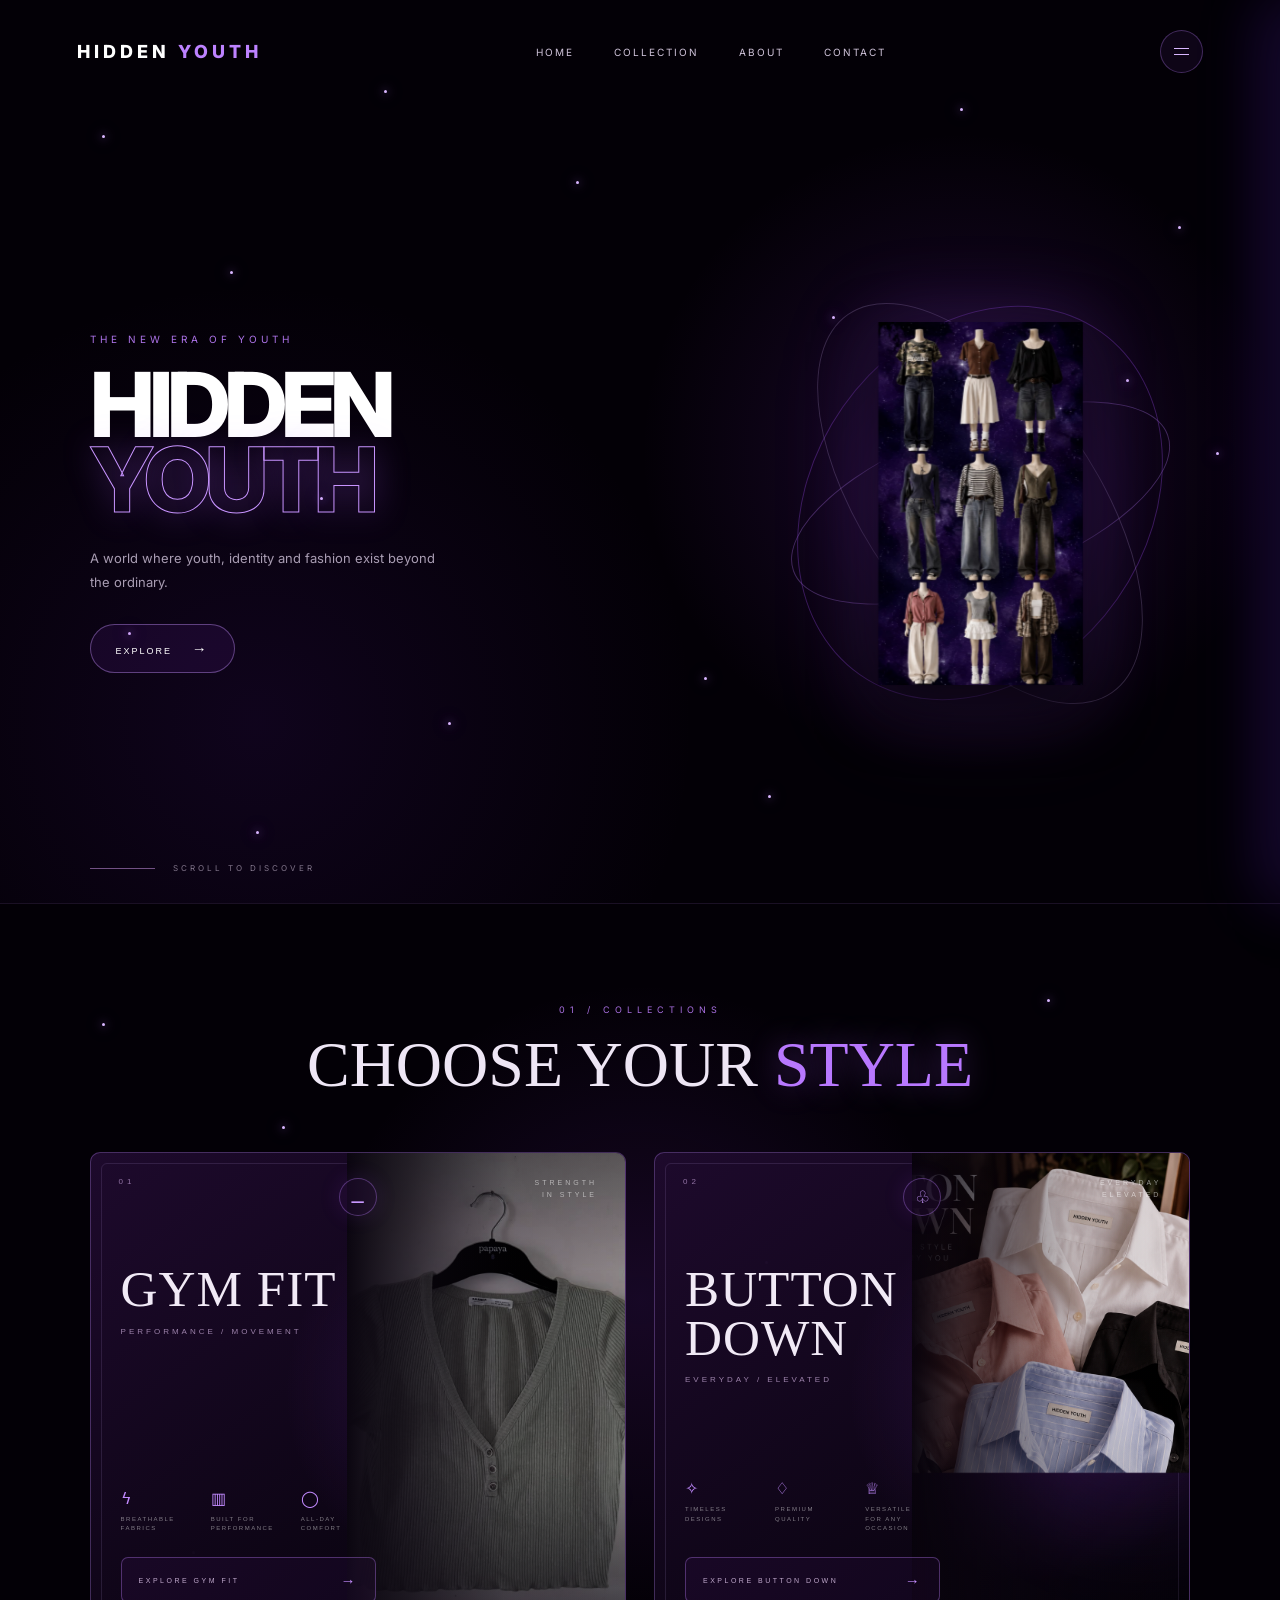
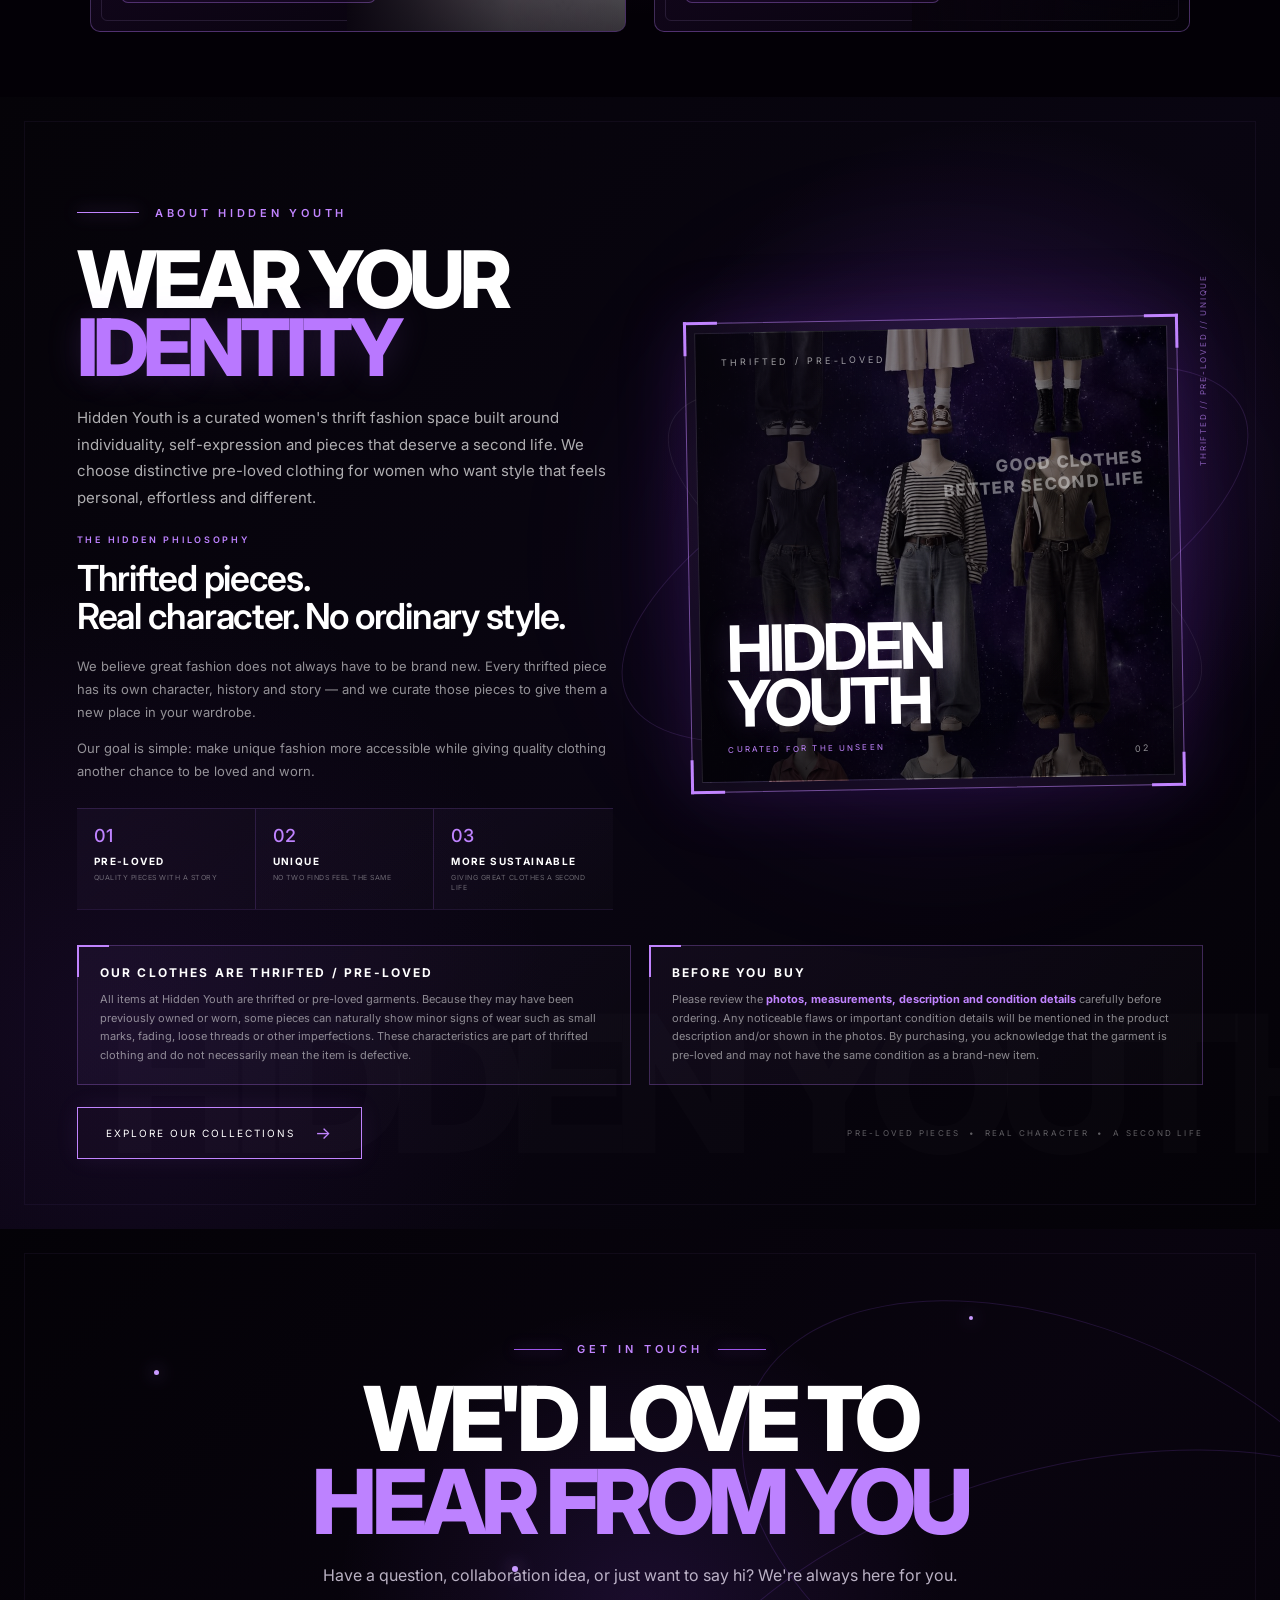
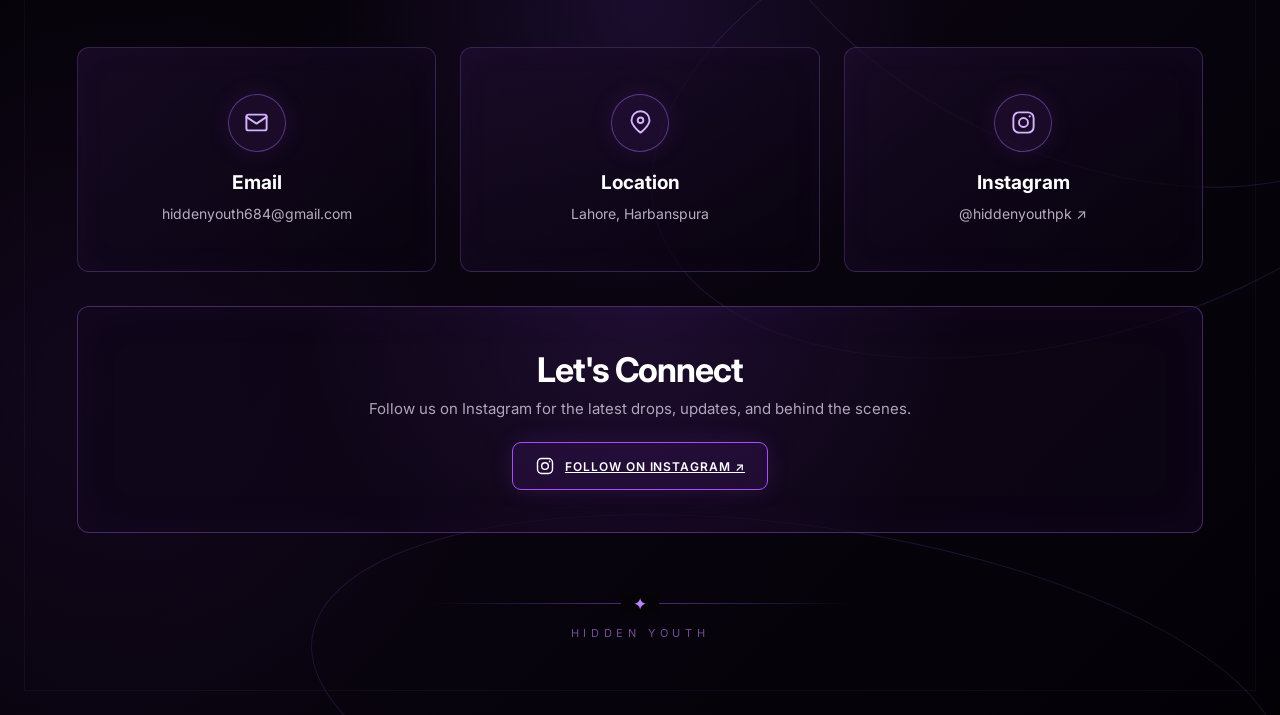
==== commit 38276420: "Update index.html" ====
--- a/index.html
+++ b/index.html
@@ -31,195 +31,6 @@
         rel="stylesheet"
         href="style.css"
     >
-
-<style>
-/* =====================================================
-   HIDDEN YOUTH — HEADER ACTION ICONS
-   ONLY: SEARCH / ACCOUNT / BAG
-===================================================== */
-.header-actions {
-    display: flex;
-    align-items: center;
-    gap: 18px;
-    margin-left: 24px;
-}
-
-.header-action {
-    width: 34px;
-    height: 34px;
-    padding: 0;
-    border: 0;
-    background: transparent;
-    color: inherit;
-    display: inline-flex;
-    align-items: center;
-    justify-content: center;
-    cursor: pointer;
-    position: relative;
-    text-decoration: none;
-}
-
-.header-action svg {
-    width: 27px;
-    height: 27px;
-    fill: none;
-    stroke: currentColor;
-    stroke-width: 1.55;
-    stroke-linecap: round;
-    stroke-linejoin: round;
-    transition: transform .25s ease, opacity .25s ease;
-}
-
-.header-action:hover svg {
-    transform: translateY(-1px);
-    opacity: .62;
-}
-
-.header-cart-count {
-    position: absolute;
-    top: -2px;
-    right: -4px;
-    min-width: 17px;
-    height: 17px;
-    padding: 0 4px;
-    border-radius: 999px;
-    background: #050505;
-    color: #fff;
-    display: flex;
-    align-items: center;
-    justify-content: center;
-    font-size: 9px;
-    line-height: 1;
-    font-weight: 600;
-}
-
-@media (max-width: 900px) {
-    .header-actions {
-        gap: 10px;
-        margin-left: 12px;
-    }
-
-    .header-action {
-        width: 31px;
-        height: 31px;
-    }
-
-    .header-action svg {
-        width: 24px;
-        height: 24px;
-    }
-}
-</style>
-<style>
-/* =====================================================
-   HIDDEN YOUTH — LEFT MENU
-   ONLY: HOME / GYM FIT / BUTTON DOWN
-===================================================== */
-.navbar {
-    position: relative;
-}
-
-.navbar > .menu-btn {
-    order: -1;
-    flex: 0 0 auto;
-    width: 42px;
-    height: 42px;
-    margin-right: 22px;
-    padding: 8px 5px;
-    border: 0;
-    background: transparent;
-    color: #ffffff;
-    display: flex;
-    flex-direction: column;
-    align-items: center;
-    justify-content: center;
-    gap: 6px;
-    cursor: pointer;
-    z-index: 1001;
-    visibility: visible !important;
-    opacity: 1 !important;
-    position: absolute !important;
-    left: 16px !important;
-    top: 50% !important;
-    transform: translateY(-50%);
-}
-
-.navbar > .menu-btn span {
-    display: block !important;
-    width: 28px;
-    height: 2px;
-    min-height: 2px;
-    background: #ffffff !important;
-    border-radius: 2px;
-    transition: transform .25s ease, opacity .25s ease;
-}
-
-.navbar > .menu-btn:hover span:first-child {
-    transform: translateX(3px);
-}
-
-.navbar > .menu-btn:hover span:last-child {
-    transform: translateX(-3px);
-}
-
-.navbar > .logo {
-    margin-left: 58px !important;
-}
-
-.hidden-youth-menu {
-    position: absolute;
-    top: calc(100% + 12px);
-    left: 0;
-    width: 210px;
-    padding: 10px;
-    border: 1px solid rgba(190, 130, 255, .25);
-    border-radius: 8px;
-    background: rgba(8, 4, 14, .97);
-    box-shadow: 0 18px 45px rgba(0,0,0,.45), 0 0 28px rgba(150,70,255,.10);
-    backdrop-filter: blur(14px);
-    -webkit-backdrop-filter: blur(14px);
-    opacity: 0;
-    visibility: hidden;
-    transform: translateY(-8px);
-    transition: opacity .25s ease, transform .25s ease, visibility .25s ease;
-    z-index: 1000;
-}
-
-.hidden-youth-menu.open {
-    opacity: 1;
-    visibility: visible;
-    transform: translateY(0);
-}
-
-.hidden-youth-menu a {
-    display: block;
-    padding: 13px 14px;
-    color: #fff;
-    text-decoration: none;
-    font-size: 11px;
-    font-weight: 600;
-    letter-spacing: 2px;
-    border-radius: 5px;
-    transition: background .2s ease, color .2s ease, padding-left .2s ease;
-}
-
-.hidden-youth-menu a:hover {
-    background: rgba(160, 80, 230, .16);
-    color: #d4a8ff;
-    padding-left: 19px;
-}
-
-@media (max-width: 900px) {
-    .navbar > .menu-btn {
-        margin-right: 12px;
-    }
-
-    .hidden-youth-menu {
-        left: 0;
-        width: 190px;
-    }
-}
-</style>
 <style>
 html { scroll-behavior: smooth; }
 
@@ -672,9 +483,11 @@
     .about-info-box { padding: 17px; }
 }
 
-
+/* =====================================================
+   HIDDEN YOUTH — PREMIUM CONTACT SECTION
+   CONTACT ONLY — EXISTING SITE SECTIONS UNCHANGED
+===================================================== */
 .hidden-youth-contact {
-    scroll-margin-top: 20px;
     min-height: 100vh;
     padding: 105px 6vw 75px;
     position: relative;
@@ -1003,68 +816,6 @@
 }
 
 </style>
-
-<style>
-/* HIDDEN YOUTH — SEARCH / ACCOUNT FUNCTIONALITY */
-.hy-overlay{position:fixed;inset:0;background:rgba(3,0,6,.97);z-index:9999;display:none;align-items:flex-start;justify-content:center;padding:90px 24px 40px;overflow:auto}
-.hy-overlay.open{display:flex}
-.hy-overlay-inner{width:min(900px,100%);position:relative}
-.hy-overlay-close{position:absolute;right:0;top:-55px;width:42px;height:42px;border:1px solid rgba(190,130,255,.35);border-radius:50%;background:rgba(100,40,150,.12);color:#fff;font-size:24px;cursor:pointer}
-.hy-search-kicker,.hy-account-kicker{font-size:10px;letter-spacing:.3em;color:#bd82ff;margin-bottom:14px}
-.hy-search-title,.hy-account-title{margin:0 0 28px;font-size:clamp(42px,7vw,78px);letter-spacing:-.05em}
-.hy-search-box{display:flex;border-bottom:1px solid rgba(190,130,255,.45);padding-bottom:12px;margin-bottom:28px}
-.hy-search-box input{width:100%;border:0;outline:0;background:transparent;color:#fff;font-size:24px;padding:8px 0}
-.hy-search-results{display:grid;gap:10px}
-.hy-search-result{display:flex;align-items:center;justify-content:space-between;gap:20px;padding:18px 4px;border-bottom:1px solid rgba(255,255,255,.09);color:#fff;text-decoration:none}
-.hy-search-result span{color:#a99db3;font-size:11px;letter-spacing:.08em}
-.hy-search-empty{color:#9f95a8;font-size:13px;padding:20px 0}
-.hy-account-card{max-width:520px;border:1px solid rgba(190,130,255,.28);padding:30px;background:rgba(20,8,30,.55);border-radius:12px}
-.hy-account-card p{color:#aaa0b0;line-height:1.7;font-size:13px}
-.hy-account-note{margin-top:20px;padding-top:18px;border-top:1px solid rgba(255,255,255,.1);font-size:11px;color:#8f8497}
-.hy-auth-form{display:grid;gap:14px}
-.hy-auth-label{font-size:9px;letter-spacing:.22em;color:#9e91aa;text-transform:uppercase}
-.hy-auth-input{width:100%;box-sizing:border-box;border:1px solid rgba(190,130,255,.22);border-radius:7px;background:rgba(0,0,0,.32);color:#fff;padding:14px 15px;outline:none;font:inherit;margin-top:7px}
-.hy-auth-input:focus{border-color:rgba(190,130,255,.7);box-shadow:0 0 0 3px rgba(190,130,255,.08)}
-.hy-auth-submit{border:1px solid rgba(206,163,255,.5);background:linear-gradient(135deg,rgba(137,57,198,.55),rgba(40,12,61,.8));color:#fff;padding:14px 18px;border-radius:7px;letter-spacing:.18em;font-size:10px;font-weight:800;cursor:pointer}
-.hy-auth-submit:disabled{opacity:.6;cursor:wait}
-.hy-auth-switch{margin-top:18px;color:#9f95a8;font-size:11px;text-align:center}
-.hy-auth-switch button,.hy-account-link{border:0;background:none;color:#d1a8ff;cursor:pointer;text-decoration:underline;font:inherit}
-.hy-auth-error{min-height:18px;color:#ff9dba;font-size:11px;line-height:1.5}
-.hy-account-welcome{font-size:13px;color:#b9afc2;margin-bottom:20px;line-height:1.7}
-.hy-account-email{color:#d6b3ff;font-weight:700}
-.hy-order-list{display:grid;gap:10px;margin-top:20px}
-.hy-order{border:1px solid rgba(255,255,255,.1);padding:15px;border-radius:7px;background:rgba(0,0,0,.18)}
-.hy-order-top{display:flex;justify-content:space-between;gap:12px;font-size:11px}
-.hy-order-status{color:#d1a8ff;letter-spacing:.12em}
-.hy-order-items{margin-top:8px;color:#9f95a8;font-size:11px;line-height:1.6}
-.hy-account-actions{display:flex;gap:10px;margin-top:20px}
-.hy-account-secondary{border:1px solid rgba(255,255,255,.13);background:transparent;color:#c0b6c8;padding:11px 14px;border-radius:7px;font-size:9px;letter-spacing:.16em;cursor:pointer}
-@media(max-width:600px){.hy-overlay{padding:75px 18px 30px}.hy-overlay-close{top:-52px}.hy-search-box input{font-size:19px}.hy-search-result{align-items:flex-start;flex-direction:column;gap:6px}}
-</style>
-
-<style id="hidden-youth-advance-payment-added">
-.hy-advance-payment{margin-top:20px;padding:18px;border:1px solid rgba(184,121,255,.24);border-radius:8px;background:linear-gradient(145deg,rgba(32,11,48,.72),rgba(4,2,8,.82))}
-.hy-advance-payment-title{font-size:10px;letter-spacing:.18em;color:#d9b7ff;margin-bottom:10px}
-.hy-advance-payment-note{font-size:11px;line-height:1.65;color:#aaa0b1;margin-bottom:14px}
-.hy-advance-payment-account{padding:13px 14px;margin-bottom:14px;border:1px solid rgba(184,121,255,.18);border-radius:7px;background:rgba(0,0,0,.2)}
-.hy-advance-payment-account strong{display:block;color:#fff;font-size:14px;letter-spacing:.08em;margin-top:3px}
-.hy-advance-payment-account span{display:block;color:#9f95a8;font-size:10px;letter-spacing:.12em;margin-top:4px}
-.hy-advance-payment label{display:block;margin-top:12px}
-.hy-advance-payment input[type="text"],.hy-advance-payment input[type="file"]{width:100%;box-sizing:border-box;margin-top:7px;padding:11px 12px;border:1px solid rgba(255,255,255,.1);border-radius:6px;background:rgba(0,0,0,.25);color:#fff;font:inherit}
-.hy-advance-payment input[type="file"]{cursor:pointer}
-.hy-advance-payment-help{margin-top:6px;color:#807688;font-size:9px;line-height:1.5}
-.hy-advance-payment-amount{display:flex;align-items:center;justify-content:space-between;gap:12px;padding-top:13px;margin-top:13px;border-top:1px solid rgba(255,255,255,.08);font-size:10px;letter-spacing:.12em}
-.hy-advance-payment-amount strong{color:#fff;font-size:15px;letter-spacing:.04em}
-.hy-advance-payment-trigger{width:100%;margin-top:20px;padding:15px 18px;border:1px solid rgba(206,163,255,.45);border-radius:7px;background:linear-gradient(135deg,rgba(137,57,198,.42),rgba(40,12,61,.78));color:#fff;font-size:10px;font-weight:800;letter-spacing:.18em;cursor:pointer}
-.hy-advance-payment-trigger:hover{border-color:rgba(220,185,255,.75);box-shadow:0 0 22px rgba(170,85,255,.16)}
-.hy-payment-options-panel{display:none;margin-top:14px;padding:16px;border:1px solid rgba(184,121,255,.2);border-radius:7px;background:rgba(0,0,0,.2)}
-.hy-payment-options-panel.active{display:block}
-.hy-payment-options-heading{font-size:10px;letter-spacing:.18em;color:#fff;margin-bottom:12px}
-.hy-payment-options-status{display:none;margin-top:13px;padding:11px 12px;border:1px solid rgba(190,130,255,.25);border-radius:6px;color:#d9b7ff;font-size:10px;line-height:1.5;letter-spacing:.08em}
-.hy-payment-options-status.active{display:block}
-.hy-payment-done-btn{width:100%;margin-top:15px;padding:14px 18px;border:1px solid rgba(206,163,255,.5);border-radius:7px;background:linear-gradient(135deg,rgba(137,57,198,.55),rgba(40,12,61,.8));color:#fff;font-size:10px;font-weight:800;letter-spacing:.18em;cursor:pointer}
-.hy-payment-done-btn:disabled{opacity:.6;cursor:wait}
-</style>
 </head>
 
 
@@ -1175,18 +926,6 @@
 
         <nav class="navbar">
 
-            <button
-                class="menu-btn"
-                id="hiddenYouthMenuBtn"
-                aria-label="Open menu"
-                aria-expanded="false"
-                type="button"
-            >
-                <span></span>
-                <span></span>
-                <span></span>
-            </button>
-
             <div class="logo">
                 HIDDEN <span>YOUTH</span>
             </div>
@@ -1206,52 +945,22 @@
                     ABOUT
                 </a>
 
-                <a href="#contact" onclick="document.getElementById('contact').scrollIntoView({ behavior: 'smooth', block: 'start' }); return false;">
+                <a href="#contact">
                     CONTACT
                 </a>
 
             </div>
 
-            <div class="header-actions" aria-label="Header actions">
-
-                <button class="header-action" id="hySearchButton" type="button" aria-label="Search">
-                    <svg viewBox="0 0 24 24" aria-hidden="true">
-                        <circle cx="10.8" cy="10.8" r="6.7"></circle>
-                        <path d="m16 16 5 5"></path>
-                    </svg>
-                </button>
-
-                <button class="header-action" id="hyAccountButton" type="button" aria-label="Account">
-                    <svg viewBox="0 0 24 24" aria-hidden="true">
-                        <circle cx="12" cy="7.5" r="3.2"></circle>
-                        <path d="M4.8 20c.8-3.5 3.3-5.5 7.2-5.5s6.4 2 7.2 5.5"></path>
-                    </svg>
-                </button>
-
-                <button
-                    class="header-action"
-                    type="button"
-                    aria-label="Shopping bag"
-                    onclick="document.getElementById('cartPanel')?.classList.add('active'); document.getElementById('cartOverlay')?.classList.add('active');"
-                >
-                    <svg viewBox="0 0 24 24" aria-hidden="true">
-                        <path d="M5 8.5h14l-.8 11H5.8L5 8.5Z"></path>
-                        <path d="M9 9V6.8a3 3 0 0 1 6 0V9"></path>
-                    </svg>
-                    <span class="header-cart-count cart-count">0</span>
-                </button>
-
-            </div>
-
-            <div
-                class="hidden-youth-menu"
-                id="hiddenYouthMenu"
-                aria-hidden="true"
+
+            <button
+                class="menu-btn"
+                aria-label="Open menu"
             >
-                <a href="index.html">HOME</a>
-                <a href="gym-fit.html">GYM FIT</a>
-                <a href="button-down.html">BUTTON DOWN</a>
-            </div>
+
+                <span></span>
+                <span></span>
+
+            </button>
 
         </nav>
 
@@ -1657,6 +1366,8 @@
     </section>
 
 
+
+
     <!-- =====================================================
          CONTACT — PREMIUM HIDDEN YOUTH
     ====================================================== -->
@@ -1696,7 +1407,7 @@
                         </svg>
                     </div>
                     <h3>Email</h3>
-                    <a href="mailto:hiddenyouthpk@gmail.com">hiddenyouthpk@gmail.com</a>
+                    <a href="mailto:hiddenyouth684@gmail.com">hiddenyouth684@gmail.com</a>
                 </div>
 
                 <div class="contact-card">
@@ -1749,6 +1460,7 @@
         </div>
     </section>
 
+
     <!-- ==============================
          HIDDEN YOUTH CART
     ============================== -->
@@ -1945,6 +1657,7 @@
 
             <div id="postalArea"></div>
 
+
             <div class="checkout-summary">
 
                 <span>
@@ -1992,40 +1705,6 @@
 
                 </div>
 
-            </div>
-
-
-            <div class="hy-advance-payment">
-                <div class="hy-payment-options-panel" id="paymentOptionsPanel">
-                    <div class="hy-payment-options-heading">PAY WITH JAZZCASH</div>
-                    <div class="hy-advance-payment-account">
-                        <span>JAZZCASH NUMBER</span>
-                        <strong>03094567938</strong>
-                        <span>Account Name: Shazia Zahid</span>
-                    </div>
-                    <div class="hy-advance-payment-note">
-                        Send the full payment amount shown in your order total to this JazzCash number. After payment, enter your transaction ID and upload your payment screenshot.
-                    </div>
-                    <div class="hy-advance-payment-amount">
-                        <span>100% PAYMENT</span>
-                        <strong id="advancePaymentAmount">Rs. 0</strong>
-                    </div>
-                    <label>
-                        TRANSACTION ID / TID
-                        <input type="text" id="paymentTransactionId" placeholder="Enter JazzCash transaction ID" autocomplete="off">
-                    </label>
-                    <label>
-                        PAYMENT SCREENSHOT
-                        <input type="file" id="paymentScreenshot" accept="image/*">
-                        <div class="hy-advance-payment-help">Upload a clear screenshot of your successful JazzCash payment. Maximum file size: 1.2 MB.</div>
-                    </label>
-                    <div class="hy-payment-options-status" id="paymentOptionsStatus">
-                        PAYMENT PROOF SUBMITTED — VERIFICATION PENDING.
-                    </div>
-                    <button type="button" class="hy-payment-done-btn" id="paymentDoneButton">
-                        DONE <span>→</span>
-                    </button>
-                </div>
             </div>
 
 
@@ -2034,7 +1713,7 @@
                 class="place-order-btn"
             >
 
-                PAYMENT OPTIONS
+                PLACE ORDER
 
                 <span>
                     →
@@ -2047,349 +1726,12 @@
     </div>
 
 </div>
-
-<!-- HIDDEN YOUTH — SEARCH PANEL -->
-<div class="hy-overlay" id="hySearchOverlay" aria-hidden="true">
-  <div class="hy-overlay-inner">
-    <button class="hy-overlay-close" type="button" data-close-hy="search" aria-label="Close search">×</button>
-    <div class="hy-search-kicker">SEARCH HIDDEN YOUTH</div>
-    <h2 class="hy-search-title">FIND YOUR PIECE.</h2>
-    <div class="hy-search-box">
-      <input id="hySearchInput" type="search" placeholder="Search products..." autocomplete="off">
-    </div>
-    <div class="hy-search-results" id="hySearchResults">
-      <div class="hy-search-empty">Start typing to search the collection.</div>
-    </div>
-  </div>
-</div>
-
-<!-- HIDDEN YOUTH — ACCOUNT PANEL -->
-<div class="hy-overlay" id="hyAccountOverlay" aria-hidden="true">
-  <div class="hy-overlay-inner">
-    <button class="hy-overlay-close" type="button" data-close-hy="account" aria-label="Close account">×</button>
-    <div class="hy-account-kicker">HIDDEN YOUTH / ACCOUNT</div>
-    <h2 class="hy-account-title">MY ACCOUNT.</h2>
-    <div class="hy-account-card" id="hyAccountContent"></div>
-  </div>
-</div>
-
     <!-- =====================================================
          JAVASCRIPT
          ONLY MOVED TO THE VERY END
     ====================================================== -->
 
-    <script>
-    /* =====================================================
-       HIDDEN YOUTH — LEFT MENU
-       HOME / GYM FIT / BUTTON DOWN
-    ====================================================== */
-    (function () {
-        const menuButton = document.getElementById("hiddenYouthMenuBtn");
-        const menu = document.getElementById("hiddenYouthMenu");
-
-        if (!menuButton || !menu) return;
-
-        menuButton.addEventListener("click", function (event) {
-            event.stopPropagation();
-            const isOpen = menu.classList.toggle("open");
-            menuButton.setAttribute("aria-expanded", isOpen ? "true" : "false");
-            menu.setAttribute("aria-hidden", isOpen ? "false" : "true");
-        });
-
-        menu.addEventListener("click", function (event) {
-            event.stopPropagation();
-        });
-
-        document.addEventListener("click", function () {
-            menu.classList.remove("open");
-            menuButton.setAttribute("aria-expanded", "false");
-            menu.setAttribute("aria-hidden", "true");
-        });
-    })();
-    </script>
-
-    
-<script>
-/* HIDDEN YOUTH — SEARCH / CUSTOMER ACCOUNT */
-(function(){
-  const searchBtn=document.getElementById('hySearchButton');
-  const accountBtn=document.getElementById('hyAccountButton');
-  const searchOverlay=document.getElementById('hySearchOverlay');
-  const accountOverlay=document.getElementById('hyAccountOverlay');
-  const searchInput=document.getElementById('hySearchInput');
-  const results=document.getElementById('hySearchResults');
-  const accountContent=document.getElementById('hyAccountContent');
-  const API='https://hidden-youth-backend-production.up.railway.app';
-  const TOKEN_KEY='hiddenYouthCustomerToken';
-  let products=[];
-
-  function openOverlay(el){if(!el)return;el.classList.add('open');el.setAttribute('aria-hidden','false');document.body.style.overflow='hidden';}
-  function closeOverlay(el){if(!el)return;el.classList.remove('open');el.setAttribute('aria-hidden','true');if(!document.querySelector('.hy-overlay.open'))document.body.style.overflow='';}
-  function getToken(){return localStorage.getItem(TOKEN_KEY)||'';}
-  function setToken(token){if(token)localStorage.setItem(TOKEN_KEY,token);else localStorage.removeItem(TOKEN_KEY);}
-  function esc(v){return String(v??'').replace(/[&<>"']/g,c=>({'&':'&amp;','<':'&lt;','>':'&gt;','"':'&quot;',"'":'&#039;'}[c]));}
-
-  async function api(path,options={}){
-    const headers={...(options.headers||{})};
-    if(options.body && !headers['Content-Type'])headers['Content-Type']='application/json';
-    const token=getToken();
-    if(token)headers.Authorization='Bearer '+token;
-    const r=await fetch(API+path,{...options,headers});
-    let d={};
-    try{d=await r.json();}catch{}
-    if(!r.ok||!d.success)throw new Error(d.message||'Something went wrong.');
-    return d;
-  }
-
-  function renderLogin(){
-    accountContent.innerHTML=`
-      <p class="hy-account-welcome">Login to your Hidden Youth account to view your orders and keep your customer details connected.</p>
-      <form class="hy-auth-form" id="hyLoginForm">
-        <label class="hy-auth-label">Email<input class="hy-auth-input" id="hyLoginEmail" type="email" autocomplete="email" required></label>
-        <label class="hy-auth-label">Password<input class="hy-auth-input" id="hyLoginPassword" type="password" autocomplete="current-password" required></label>
-        <div class="hy-auth-error" id="hyLoginError"></div>
-        <button class="hy-auth-submit" type="submit">LOGIN TO ACCOUNT →</button>
-      </form>
-      <div class="hy-auth-switch">New to Hidden Youth? <button type="button" id="hyShowSignup">CREATE ACCOUNT</button></div>
-    `;
-    document.getElementById('hyLoginForm').addEventListener('submit',async e=>{
-      e.preventDefault();
-      const email=document.getElementById('hyLoginEmail').value.trim();
-      const password=document.getElementById('hyLoginPassword').value;
-      const err=document.getElementById('hyLoginError');
-      const btn=e.currentTarget.querySelector('button[type="submit"]');
-      err.textContent='';btn.disabled=true;btn.textContent='LOGGING IN...';
-      try{const d=await api('/api/customer/login',{method:'POST',body:JSON.stringify({email,password})});setToken(d.token);localStorage.setItem('hiddenYouthCustomer',JSON.stringify(d.customer));renderAccount(d.customer);}
-      catch(x){err.textContent=x.message;}
-      finally{btn.disabled=false;btn.textContent='LOGIN TO ACCOUNT →';}
-    });
-    document.getElementById('hyShowSignup').addEventListener('click',renderSignup);
-  }
-
-  function renderSignup(){
-    accountContent.innerHTML=`
-      <p class="hy-account-welcome">Create your Hidden Youth customer account with your email and a secure password.</p>
-      <form class="hy-auth-form" id="hySignupForm">
-        <label class="hy-auth-label">Name<input class="hy-auth-input" id="hySignupName" type="text" autocomplete="name" required></label>
-        <label class="hy-auth-label">Email<input class="hy-auth-input" id="hySignupEmail" type="email" autocomplete="email" required></label>
-        <label class="hy-auth-label">Password<input class="hy-auth-input" id="hySignupPassword" type="password" autocomplete="new-password" minlength="8" required></label>
-        <div class="hy-auth-error" id="hySignupError"></div>
-        <button class="hy-auth-submit" type="submit">CREATE ACCOUNT →</button>
-      </form>
-      <div class="hy-auth-switch">Already have an account? <button type="button" id="hyShowLogin">LOGIN</button></div>
-    `;
-    document.getElementById('hySignupForm').addEventListener('submit',async e=>{
-      e.preventDefault();
-      const name=document.getElementById('hySignupName').value.trim();
-      const email=document.getElementById('hySignupEmail').value.trim();
-      const password=document.getElementById('hySignupPassword').value;
-      const err=document.getElementById('hySignupError');
-      const btn=e.currentTarget.querySelector('button[type="submit"]');
-      err.textContent='';btn.disabled=true;btn.textContent='CREATING...';
-      try{const d=await api('/api/customer/register',{method:'POST',body:JSON.stringify({name,email,password})});setToken(d.token);localStorage.setItem('hiddenYouthCustomer',JSON.stringify(d.customer));renderAccount(d.customer);}
-      catch(x){err.textContent=x.message;}
-      finally{btn.disabled=false;btn.textContent='CREATE ACCOUNT →';}
-    });
-    document.getElementById('hyShowLogin').addEventListener('click',renderLogin);
-  }
-
-  async function renderAccount(customer){
-    accountContent.innerHTML=`<p class="hy-account-welcome">Welcome back, <strong>${esc(customer.name)}</strong>.<br><span class="hy-account-email">${esc(customer.email)}</span></p><div class="hy-auth-error" id="hyAccountError"></div><div class="hy-order-list" id="hyOrderList"><div class="hy-search-empty">Loading your orders...</div></div><div class="hy-account-actions"><button class="hy-auth-submit" id="hyLogout" type="button">LOG OUT</button></div>`;
-    try{
-      const d=await api('/api/customer/orders');
-      const list=document.getElementById('hyOrderList');
-      if(!d.orders.length){list.innerHTML='<div class="hy-search-empty">No orders on this account yet.</div>';return;}
-      list.innerHTML=d.orders.map(o=>`<div class="hy-order"><div class="hy-order-top"><strong>${esc(o.id)}</strong><span class="hy-order-status">${esc(o.status)}</span></div><div class="hy-order-items">${(o.items||[]).map(i=>esc(i.name)+' × '+Number(i.quantity||1)).join('<br>')}<br><strong>Rs. ${Number(o.total||0).toLocaleString()}</strong></div></div>`).join('');
-    }catch(x){
-      if(/login required|account not found|401/i.test(x.message)){setToken('');localStorage.removeItem('hiddenYouthCustomer');renderLogin();return;}
-      document.getElementById('hyAccountError').textContent=x.message;
-    }
-    document.getElementById('hyLogout').addEventListener('click',async()=>{
-      try{if(getToken())await api('/api/customer/logout',{method:'POST'});}catch{}
-      setToken('');localStorage.removeItem('hiddenYouthCustomer');renderLogin();
-    });
-  }
-
-  async function openAccount(){
-    openOverlay(accountOverlay);
-    if(!getToken()){renderLogin();return;}
-    try{const d=await api('/api/customer/me');renderAccount(d.customer);}catch{setToken('');localStorage.removeItem('hiddenYouthCustomer');renderLogin();}
-  }
-
-  searchBtn?.addEventListener('click',async()=>{
-    openOverlay(searchOverlay);
-    setTimeout(()=>searchInput?.focus(),50);
-    if(products.length)return;
-    try{const r=await fetch(API+'/api/products');const d=await r.json();if(d.success&&Array.isArray(d.products))products=d.products;}catch(e){console.error(e);}
-  });
-  accountBtn?.addEventListener('click',openAccount);
-  document.querySelectorAll('[data-close-hy="search"]').forEach(b=>b.addEventListener('click',()=>closeOverlay(searchOverlay)));
-  document.querySelectorAll('[data-close-hy="account"]').forEach(b=>b.addEventListener('click',()=>closeOverlay(accountOverlay)));
-  [searchOverlay,accountOverlay].forEach(o=>o?.addEventListener('click',e=>{if(e.target===o)closeOverlay(o);}));
-  document.addEventListener('keydown',e=>{if(e.key==='Escape'){closeOverlay(searchOverlay);closeOverlay(accountOverlay);}});
-  searchInput?.addEventListener('input',()=>{
-    const q=searchInput.value.trim().toLowerCase();
-    if(!q){results.innerHTML='<div class="hy-search-empty">Start typing to search the collection.</div>';return;}
-    const matches=products.filter(p=>(p.name||'').toLowerCase().includes(q)||(p.category||'').toLowerCase().includes(q));
-    if(!matches.length){results.innerHTML='<div class="hy-search-empty">No products found.</div>';return;}
-    results.innerHTML=matches.slice(0,20).map(p=>'<a class="hy-search-result" href="product.html?id='+encodeURIComponent(p.id)+'"><strong>'+esc(p.name||'Product')+'</strong><span>Rs. '+Number(p.price||0).toLocaleString()+' · '+esc(String(p.category||'HIDDEN YOUTH').toUpperCase())+'</span></a>').join('');
-  });
-})();
-</script>
-
-<!-- Hidden Youth WhatsApp — small cinematic floating help widget (ONLY requested feature) -->
-<style>
-  #hy-whatsapp-widget {
-    position: fixed;
-    right: 18px;
-    bottom: 22px;
-    z-index: 99999;
-    display: flex;
-    flex-direction: column;
-    align-items: flex-end;
-    gap: 7px;
-    pointer-events: none;
-    transform: translate3d(0,0,0);
-    will-change: transform;
-  }
-
-  #hy-whatsapp-help {
-    pointer-events: none;
-    background: rgba(255,255,255,.97);
-    color: #202020;
-    border: 1px solid rgba(0,0,0,.08);
-    border-radius: 10px;
-    padding: 6px 9px;
-    font: 500 11px/1.1 Arial, sans-serif;
-    letter-spacing: .1px;
-    box-shadow: 0 5px 18px rgba(0,0,0,.10);
-    opacity: .94;
-    white-space: nowrap;
-  }
-
-  #hy-whatsapp-help::after {
-    content: "";
-    position: absolute;
-    right: 25px;
-    margin-top: 17px;
-    width: 7px;
-    height: 7px;
-    background: rgba(255,255,255,.97);
-    border-right: 1px solid rgba(0,0,0,.08);
-    border-bottom: 1px solid rgba(0,0,0,.08);
-    transform: rotate(45deg);
-  }
-
-  #hy-whatsapp-link {
-    pointer-events: auto;
-    position: relative;
-    width: 48px;
-    height: 48px;
-    display: grid;
-    place-items: center;
-    border-radius: 50%;
-    background: #25D366;
-    color: #fff;
-    text-decoration: none;
-    box-shadow: 0 5px 16px rgba(37,211,102,.24), 0 0 0 1px rgba(255,255,255,.55) inset;
-    transition: transform .28s ease, box-shadow .28s ease;
-    -webkit-tap-highlight-color: transparent;
-  }
-
-  #hy-whatsapp-link::before {
-    content: "";
-    position: absolute;
-    inset: -4px;
-    border-radius: 50%;
-    border: 1px solid rgba(37,211,102,.30);
-    animation: hyWaPulse 2.8s ease-out infinite;
-    pointer-events: none;
-  }
-
-  #hy-whatsapp-link:hover {
-    transform: translateY(-2px) scale(1.045);
-    box-shadow: 0 8px 22px rgba(37,211,102,.32), 0 0 18px rgba(37,211,102,.16), 0 0 0 1px rgba(255,255,255,.55) inset;
-  }
-
-  #hy-whatsapp-link:active {
-    transform: scale(.97);
-  }
-
-  #hy-whatsapp-link svg {
-    width: 25px;
-    height: 25px;
-    display: block;
-    fill: currentColor;
-  }
-
-  @keyframes hyWaPulse {
-    0% { transform: scale(.94); opacity: .55; }
-    70% { transform: scale(1.20); opacity: 0; }
-    100% { transform: scale(1.20); opacity: 0; }
-  }
-
-  @media (max-width: 600px) {
-    #hy-whatsapp-widget { right: 13px; bottom: 16px; gap: 6px; }
-    #hy-whatsapp-help { font-size: 10px; padding: 5px 8px; border-radius: 9px; }
-    #hy-whatsapp-link { width: 44px; height: 44px; }
-    #hy-whatsapp-link svg { width: 23px; height: 23px; }
-  }
-
-  @media (prefers-reduced-motion: reduce) {
-    #hy-whatsapp-link::before { animation: none; }
-    #hy-whatsapp-link { transition: none; }
-  }
-</style>
-
-<div id="hy-whatsapp-widget" aria-label="WhatsApp help">
-  <div id="hy-whatsapp-help">Need help?</div>
-  <a id="hy-whatsapp-link"
-     href="https://wa.me/923056704386?text=Hi%20Hidden%20Youth%2C%20I%20have%20a%20question."
-     target="_blank"
-     rel="noopener noreferrer"
-     aria-label="Chat with Hidden Youth on WhatsApp">
-    <svg viewBox="0 0 32 32" aria-hidden="true">
-      <path d="M19.11 17.39c-.27-.14-1.59-.78-1.84-.87-.25-.09-.43-.14-.61.14-.18.27-.7.87-.86 1.05-.16.18-.32.2-.59.07-.27-.14-1.12-.41-2.13-1.31-.79-.7-1.32-1.56-1.48-1.83-.16-.27-.02-.42.12-.56.12-.12.27-.32.41-.48.14-.16.18-.27.27-.45.09-.18.05-.34-.02-.48-.07-.14-.61-1.47-.84-2.01-.22-.53-.45-.46-.61-.47h-.52c-.18 0-.48.07-.73.34-.25.27-.95.93-.95 2.27s.98 2.63 1.11 2.81c.14.18 1.93 2.95 4.68 4.13.65.28 1.16.45 1.56.57.66.21 1.26.18 1.73.11.53-.08 1.59-.65 1.81-1.27.23-.62.23-1.15.16-1.27-.07-.11-.25-.18-.52-.32z"/>
-      <path d="M16.01 3.2c-7.07 0-12.8 5.73-12.8 12.8 0 2.26.59 4.38 1.63 6.22L3.2 28.8l6.76-1.6a12.75 12.75 0 0 0 6.05 1.52h.01c7.07 0 12.8-5.73 12.8-12.8S23.08 3.2 16.01 3.2zm0 23.17h-.01a10.34 10.34 0 0 1-5.27-1.45l-.38-.23-4.01.95.96-3.91-.25-.4a10.37 10.37 0 1 1 8.96 5.04z"/>
-    </svg>
-  </a>
-</div>
-<!-- End Hidden Youth WhatsApp widget -->
-
-<script>
-  (() => {
-    const widget = document.getElementById('hy-whatsapp-widget');
-    if (!widget) return;
-
-    let lastScroll = window.scrollY || 0;
-    let targetY = 0;
-    let currentY = 0;
-    let raf = null;
-
-    const animate = () => {
-      currentY += (targetY - currentY) * 0.12;
-      widget.style.transform = `translate3d(0, ${currentY.toFixed(2)}px, 0)`;
-      if (Math.abs(targetY - currentY) > 0.05) {
-        raf = requestAnimationFrame(animate);
-      } else {
-        raf = null;
-      }
-    };
-
-    window.addEventListener('scroll', () => {
-      const now = window.scrollY || 0;
-      const delta = now - lastScroll;
-      lastScroll = now;
-
-      // Small, smooth movement with the page — never changes page layout.
-      targetY += delta * 0.08;
-      targetY = Math.max(-18, Math.min(72, targetY));
-
-      if (!raf) raf = requestAnimationFrame(animate);
-    }, { passive: true });
-  })();
-</script>
-<script src="script.js"></script>
+    <script src="script.js"></script>
 
 
 </body>
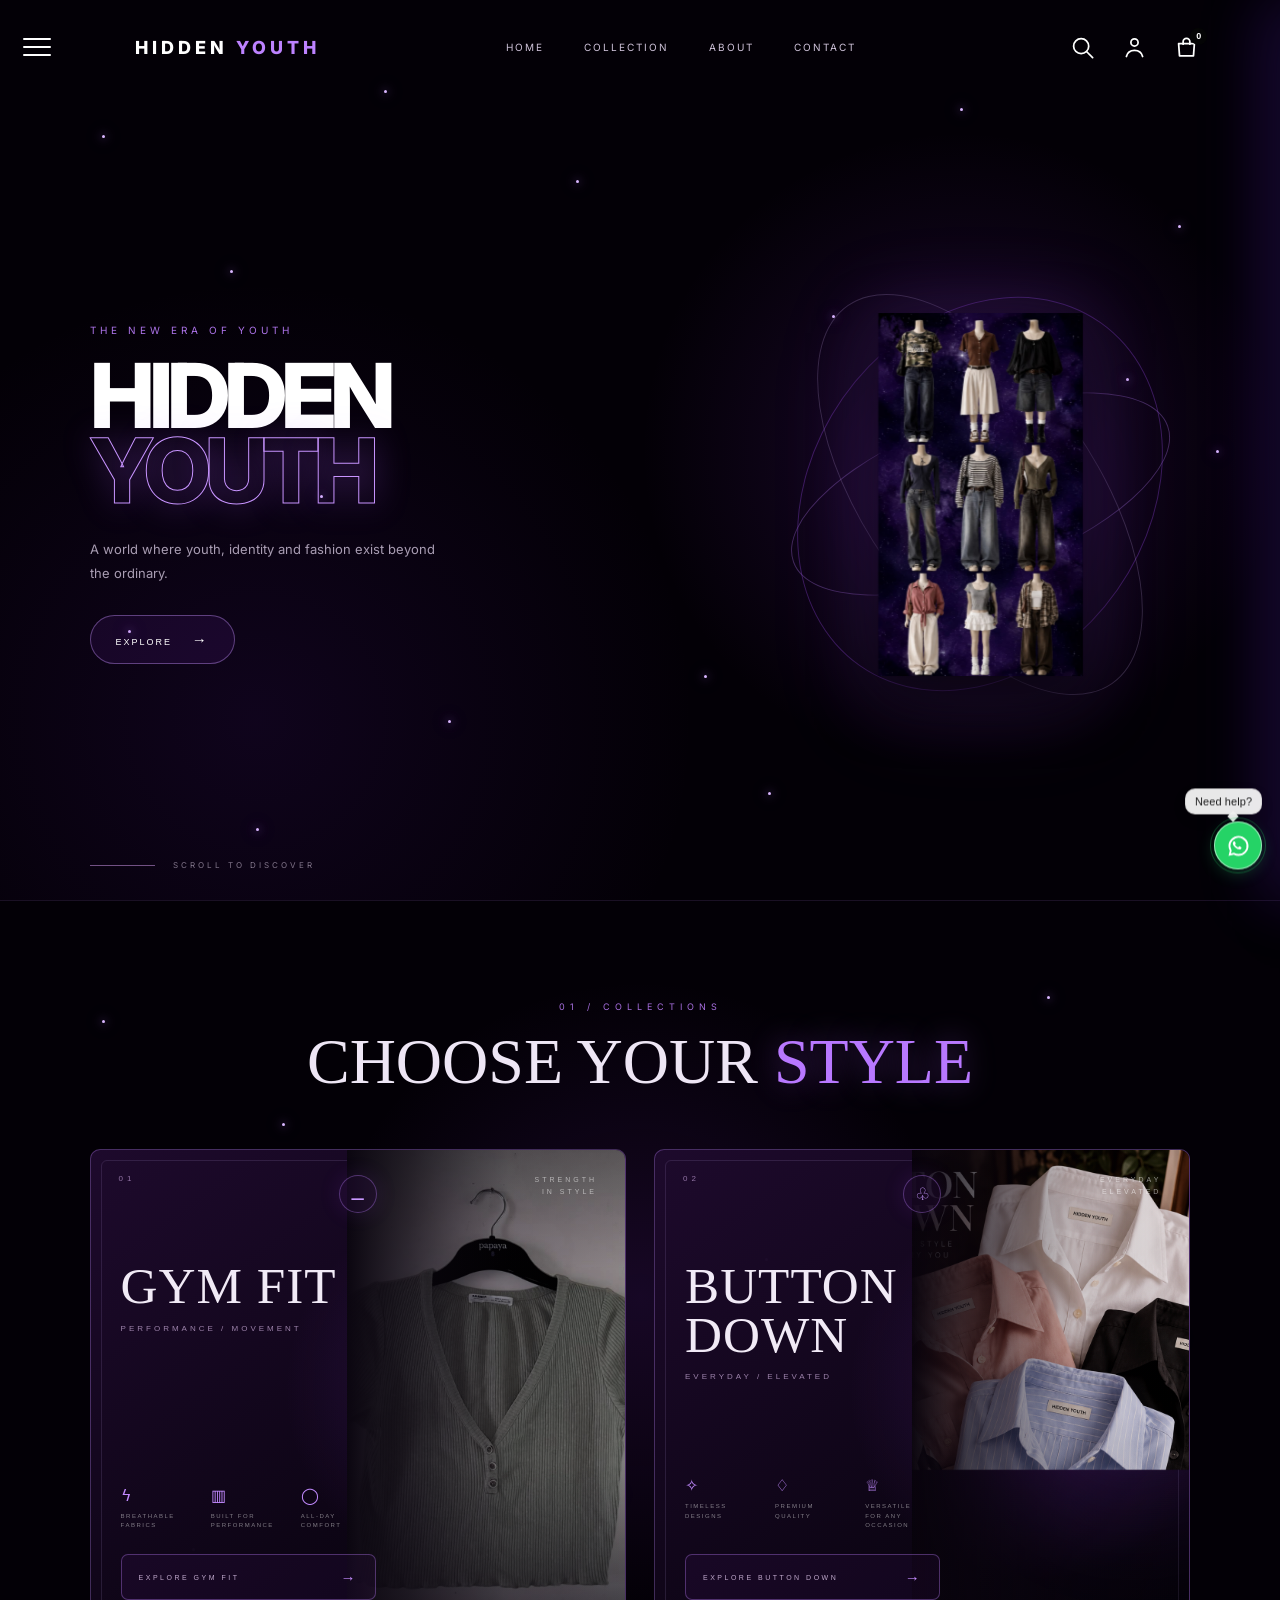
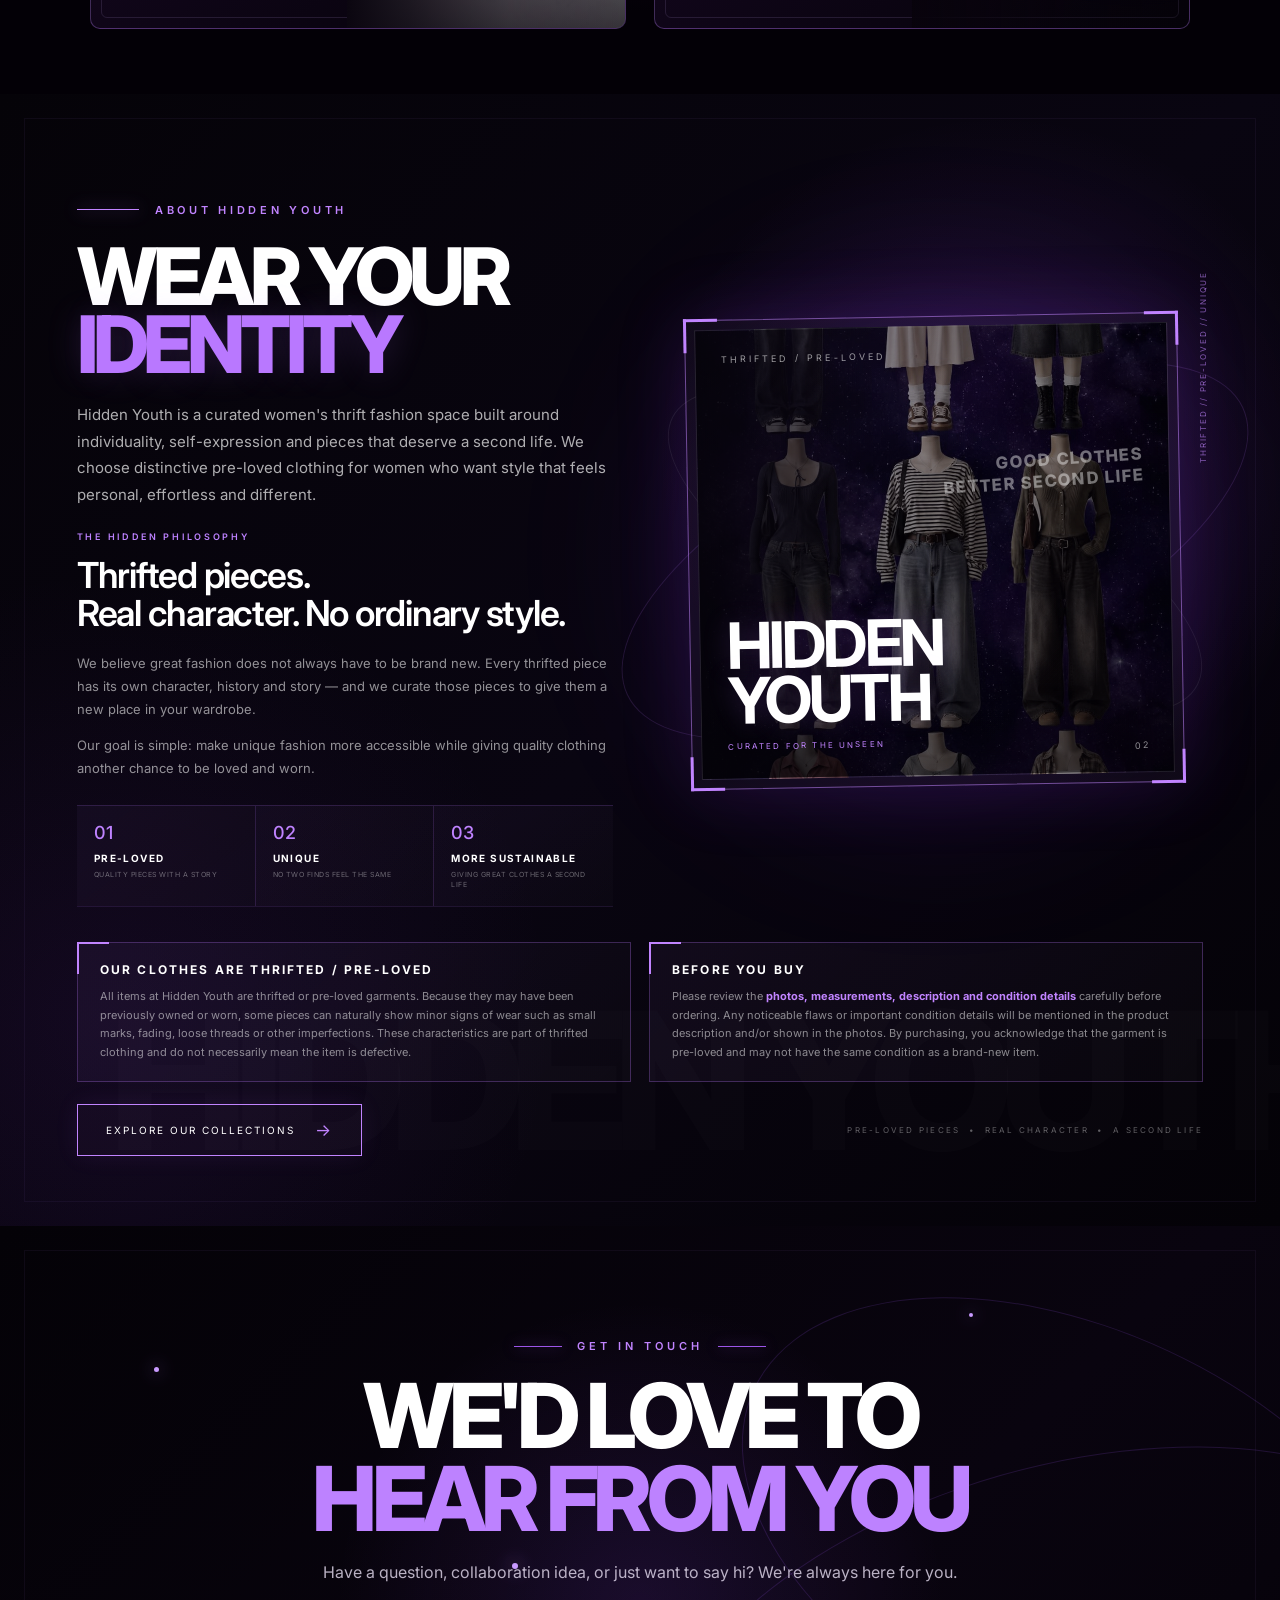
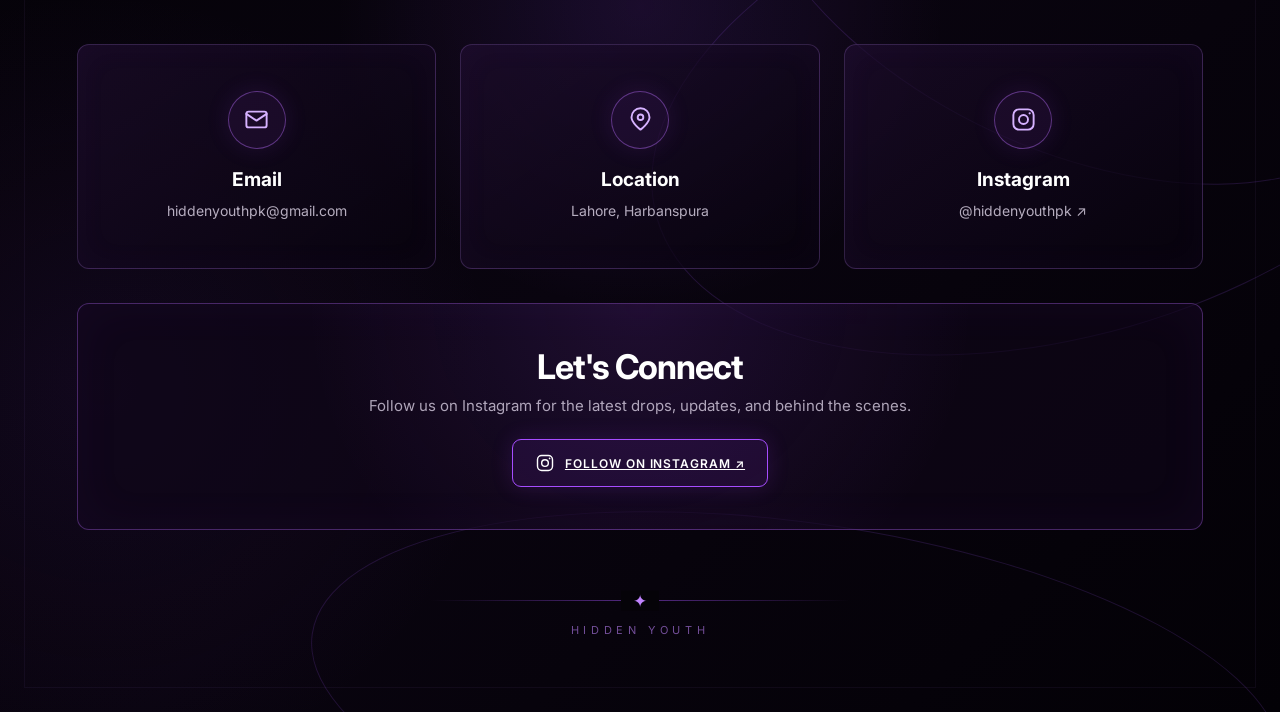
==== commit 0ac54baa: "Update index.html" ====
--- a/index.html
+++ b/index.html
@@ -31,6 +31,195 @@
         rel="stylesheet"
         href="style.css"
     >
+
+<style>
+/* =====================================================
+   HIDDEN YOUTH — HEADER ACTION ICONS
+   ONLY: SEARCH / ACCOUNT / BAG
+===================================================== */
+.header-actions {
+    display: flex;
+    align-items: center;
+    gap: 18px;
+    margin-left: 24px;
+}
+
+.header-action {
+    width: 34px;
+    height: 34px;
+    padding: 0;
+    border: 0;
+    background: transparent;
+    color: inherit;
+    display: inline-flex;
+    align-items: center;
+    justify-content: center;
+    cursor: pointer;
+    position: relative;
+    text-decoration: none;
+}
+
+.header-action svg {
+    width: 27px;
+    height: 27px;
+    fill: none;
+    stroke: currentColor;
+    stroke-width: 1.55;
+    stroke-linecap: round;
+    stroke-linejoin: round;
+    transition: transform .25s ease, opacity .25s ease;
+}
+
+.header-action:hover svg {
+    transform: translateY(-1px);
+    opacity: .62;
+}
+
+.header-cart-count {
+    position: absolute;
+    top: -2px;
+    right: -4px;
+    min-width: 17px;
+    height: 17px;
+    padding: 0 4px;
+    border-radius: 999px;
+    background: #050505;
+    color: #fff;
+    display: flex;
+    align-items: center;
+    justify-content: center;
+    font-size: 9px;
+    line-height: 1;
+    font-weight: 600;
+}
+
+@media (max-width: 900px) {
+    .header-actions {
+        gap: 10px;
+        margin-left: 12px;
+    }
+
+    .header-action {
+        width: 31px;
+        height: 31px;
+    }
+
+    .header-action svg {
+        width: 24px;
+        height: 24px;
+    }
+}
+</style>
+<style>
+/* =====================================================
+   HIDDEN YOUTH — LEFT MENU
+   ONLY: HOME / GYM FIT / BUTTON DOWN
+===================================================== */
+.navbar {
+    position: relative;
+}
+
+.navbar > .menu-btn {
+    order: -1;
+    flex: 0 0 auto;
+    width: 42px;
+    height: 42px;
+    margin-right: 22px;
+    padding: 8px 5px;
+    border: 0;
+    background: transparent;
+    color: #ffffff;
+    display: flex;
+    flex-direction: column;
+    align-items: center;
+    justify-content: center;
+    gap: 6px;
+    cursor: pointer;
+    z-index: 1001;
+    visibility: visible !important;
+    opacity: 1 !important;
+    position: absolute !important;
+    left: 16px !important;
+    top: 50% !important;
+    transform: translateY(-50%);
+}
+
+.navbar > .menu-btn span {
+    display: block !important;
+    width: 28px;
+    height: 2px;
+    min-height: 2px;
+    background: #ffffff !important;
+    border-radius: 2px;
+    transition: transform .25s ease, opacity .25s ease;
+}
+
+.navbar > .menu-btn:hover span:first-child {
+    transform: translateX(3px);
+}
+
+.navbar > .menu-btn:hover span:last-child {
+    transform: translateX(-3px);
+}
+
+.navbar > .logo {
+    margin-left: 58px !important;
+}
+
+.hidden-youth-menu {
+    position: absolute;
+    top: calc(100% + 12px);
+    left: 0;
+    width: 210px;
+    padding: 10px;
+    border: 1px solid rgba(190, 130, 255, .25);
+    border-radius: 8px;
+    background: rgba(8, 4, 14, .97);
+    box-shadow: 0 18px 45px rgba(0,0,0,.45), 0 0 28px rgba(150,70,255,.10);
+    backdrop-filter: blur(14px);
+    -webkit-backdrop-filter: blur(14px);
+    opacity: 0;
+    visibility: hidden;
+    transform: translateY(-8px);
+    transition: opacity .25s ease, transform .25s ease, visibility .25s ease;
+    z-index: 1000;
+}
+
+.hidden-youth-menu.open {
+    opacity: 1;
+    visibility: visible;
+    transform: translateY(0);
+}
+
+.hidden-youth-menu a {
+    display: block;
+    padding: 13px 14px;
+    color: #fff;
+    text-decoration: none;
+    font-size: 11px;
+    font-weight: 600;
+    letter-spacing: 2px;
+    border-radius: 5px;
+    transition: background .2s ease, color .2s ease, padding-left .2s ease;
+}
+
+.hidden-youth-menu a:hover {
+    background: rgba(160, 80, 230, .16);
+    color: #d4a8ff;
+    padding-left: 19px;
+}
+
+@media (max-width: 900px) {
+    .navbar > .menu-btn {
+        margin-right: 12px;
+    }
+
+    .hidden-youth-menu {
+        left: 0;
+        width: 190px;
+    }
+}
+</style>
 <style>
 html { scroll-behavior: smooth; }
 
@@ -483,11 +672,9 @@
     .about-info-box { padding: 17px; }
 }
 
-/* =====================================================
-   HIDDEN YOUTH — PREMIUM CONTACT SECTION
-   CONTACT ONLY — EXISTING SITE SECTIONS UNCHANGED
-===================================================== */
+
 .hidden-youth-contact {
+    scroll-margin-top: 20px;
     min-height: 100vh;
     padding: 105px 6vw 75px;
     position: relative;
@@ -816,6 +1003,68 @@
 }
 
 </style>
+
+<style>
+/* HIDDEN YOUTH — SEARCH / ACCOUNT FUNCTIONALITY */
+.hy-overlay{position:fixed;inset:0;background:rgba(3,0,6,.97);z-index:9999;display:none;align-items:flex-start;justify-content:center;padding:90px 24px 40px;overflow:auto}
+.hy-overlay.open{display:flex}
+.hy-overlay-inner{width:min(900px,100%);position:relative}
+.hy-overlay-close{position:absolute;right:0;top:-55px;width:42px;height:42px;border:1px solid rgba(190,130,255,.35);border-radius:50%;background:rgba(100,40,150,.12);color:#fff;font-size:24px;cursor:pointer}
+.hy-search-kicker,.hy-account-kicker{font-size:10px;letter-spacing:.3em;color:#bd82ff;margin-bottom:14px}
+.hy-search-title,.hy-account-title{margin:0 0 28px;font-size:clamp(42px,7vw,78px);letter-spacing:-.05em}
+.hy-search-box{display:flex;border-bottom:1px solid rgba(190,130,255,.45);padding-bottom:12px;margin-bottom:28px}
+.hy-search-box input{width:100%;border:0;outline:0;background:transparent;color:#fff;font-size:24px;padding:8px 0}
+.hy-search-results{display:grid;gap:10px}
+.hy-search-result{display:flex;align-items:center;justify-content:space-between;gap:20px;padding:18px 4px;border-bottom:1px solid rgba(255,255,255,.09);color:#fff;text-decoration:none}
+.hy-search-result span{color:#a99db3;font-size:11px;letter-spacing:.08em}
+.hy-search-empty{color:#9f95a8;font-size:13px;padding:20px 0}
+.hy-account-card{max-width:520px;border:1px solid rgba(190,130,255,.28);padding:30px;background:rgba(20,8,30,.55);border-radius:12px}
+.hy-account-card p{color:#aaa0b0;line-height:1.7;font-size:13px}
+.hy-account-note{margin-top:20px;padding-top:18px;border-top:1px solid rgba(255,255,255,.1);font-size:11px;color:#8f8497}
+.hy-auth-form{display:grid;gap:14px}
+.hy-auth-label{font-size:9px;letter-spacing:.22em;color:#9e91aa;text-transform:uppercase}
+.hy-auth-input{width:100%;box-sizing:border-box;border:1px solid rgba(190,130,255,.22);border-radius:7px;background:rgba(0,0,0,.32);color:#fff;padding:14px 15px;outline:none;font:inherit;margin-top:7px}
+.hy-auth-input:focus{border-color:rgba(190,130,255,.7);box-shadow:0 0 0 3px rgba(190,130,255,.08)}
+.hy-auth-submit{border:1px solid rgba(206,163,255,.5);background:linear-gradient(135deg,rgba(137,57,198,.55),rgba(40,12,61,.8));color:#fff;padding:14px 18px;border-radius:7px;letter-spacing:.18em;font-size:10px;font-weight:800;cursor:pointer}
+.hy-auth-submit:disabled{opacity:.6;cursor:wait}
+.hy-auth-switch{margin-top:18px;color:#9f95a8;font-size:11px;text-align:center}
+.hy-auth-switch button,.hy-account-link{border:0;background:none;color:#d1a8ff;cursor:pointer;text-decoration:underline;font:inherit}
+.hy-auth-error{min-height:18px;color:#ff9dba;font-size:11px;line-height:1.5}
+.hy-account-welcome{font-size:13px;color:#b9afc2;margin-bottom:20px;line-height:1.7}
+.hy-account-email{color:#d6b3ff;font-weight:700}
+.hy-order-list{display:grid;gap:10px;margin-top:20px}
+.hy-order{border:1px solid rgba(255,255,255,.1);padding:15px;border-radius:7px;background:rgba(0,0,0,.18)}
+.hy-order-top{display:flex;justify-content:space-between;gap:12px;font-size:11px}
+.hy-order-status{color:#d1a8ff;letter-spacing:.12em}
+.hy-order-items{margin-top:8px;color:#9f95a8;font-size:11px;line-height:1.6}
+.hy-account-actions{display:flex;gap:10px;margin-top:20px}
+.hy-account-secondary{border:1px solid rgba(255,255,255,.13);background:transparent;color:#c0b6c8;padding:11px 14px;border-radius:7px;font-size:9px;letter-spacing:.16em;cursor:pointer}
+@media(max-width:600px){.hy-overlay{padding:75px 18px 30px}.hy-overlay-close{top:-52px}.hy-search-box input{font-size:19px}.hy-search-result{align-items:flex-start;flex-direction:column;gap:6px}}
+</style>
+
+<style id="hidden-youth-advance-payment-added">
+.hy-advance-payment{margin-top:20px;padding:18px;border:1px solid rgba(184,121,255,.24);border-radius:8px;background:linear-gradient(145deg,rgba(32,11,48,.72),rgba(4,2,8,.82))}
+.hy-advance-payment-title{font-size:10px;letter-spacing:.18em;color:#d9b7ff;margin-bottom:10px}
+.hy-advance-payment-note{font-size:11px;line-height:1.65;color:#aaa0b1;margin-bottom:14px}
+.hy-advance-payment-account{padding:13px 14px;margin-bottom:14px;border:1px solid rgba(184,121,255,.18);border-radius:7px;background:rgba(0,0,0,.2)}
+.hy-advance-payment-account strong{display:block;color:#fff;font-size:14px;letter-spacing:.08em;margin-top:3px}
+.hy-advance-payment-account span{display:block;color:#9f95a8;font-size:10px;letter-spacing:.12em;margin-top:4px}
+.hy-advance-payment label{display:block;margin-top:12px}
+.hy-advance-payment input[type="text"],.hy-advance-payment input[type="file"]{width:100%;box-sizing:border-box;margin-top:7px;padding:11px 12px;border:1px solid rgba(255,255,255,.1);border-radius:6px;background:rgba(0,0,0,.25);color:#fff;font:inherit}
+.hy-advance-payment input[type="file"]{cursor:pointer}
+.hy-advance-payment-help{margin-top:6px;color:#807688;font-size:9px;line-height:1.5}
+.hy-advance-payment-amount{display:flex;align-items:center;justify-content:space-between;gap:12px;padding-top:13px;margin-top:13px;border-top:1px solid rgba(255,255,255,.08);font-size:10px;letter-spacing:.12em}
+.hy-advance-payment-amount strong{color:#fff;font-size:15px;letter-spacing:.04em}
+.hy-advance-payment-trigger{width:100%;margin-top:20px;padding:15px 18px;border:1px solid rgba(206,163,255,.45);border-radius:7px;background:linear-gradient(135deg,rgba(137,57,198,.42),rgba(40,12,61,.78));color:#fff;font-size:10px;font-weight:800;letter-spacing:.18em;cursor:pointer}
+.hy-advance-payment-trigger:hover{border-color:rgba(220,185,255,.75);box-shadow:0 0 22px rgba(170,85,255,.16)}
+.hy-payment-options-panel{display:none;margin-top:14px;padding:16px;border:1px solid rgba(184,121,255,.2);border-radius:7px;background:rgba(0,0,0,.2)}
+.hy-payment-options-panel.active{display:block}
+.hy-payment-options-heading{font-size:10px;letter-spacing:.18em;color:#fff;margin-bottom:12px}
+.hy-payment-options-status{display:none;margin-top:13px;padding:11px 12px;border:1px solid rgba(190,130,255,.25);border-radius:6px;color:#d9b7ff;font-size:10px;line-height:1.5;letter-spacing:.08em}
+.hy-payment-options-status.active{display:block}
+.hy-payment-done-btn{width:100%;margin-top:15px;padding:14px 18px;border:1px solid rgba(206,163,255,.5);border-radius:7px;background:linear-gradient(135deg,rgba(137,57,198,.55),rgba(40,12,61,.8));color:#fff;font-size:10px;font-weight:800;letter-spacing:.18em;cursor:pointer}
+.hy-payment-done-btn:disabled{opacity:.6;cursor:wait}
+</style>
 </head>
 
 
@@ -926,6 +1175,18 @@
 
         <nav class="navbar">
 
+            <button
+                class="menu-btn"
+                id="hiddenYouthMenuBtn"
+                aria-label="Open menu"
+                aria-expanded="false"
+                type="button"
+            >
+                <span></span>
+                <span></span>
+                <span></span>
+            </button>
+
             <div class="logo">
                 HIDDEN <span>YOUTH</span>
             </div>
@@ -945,22 +1206,52 @@
                     ABOUT
                 </a>
 
-                <a href="#contact">
+                <a href="#contact" onclick="document.getElementById('contact').scrollIntoView({ behavior: 'smooth', block: 'start' }); return false;">
                     CONTACT
                 </a>
 
             </div>
 
-
-            <button
-                class="menu-btn"
-                aria-label="Open menu"
+            <div class="header-actions" aria-label="Header actions">
+
+                <button class="header-action" id="hySearchButton" type="button" aria-label="Search">
+                    <svg viewBox="0 0 24 24" aria-hidden="true">
+                        <circle cx="10.8" cy="10.8" r="6.7"></circle>
+                        <path d="m16 16 5 5"></path>
+                    </svg>
+                </button>
+
+                <button class="header-action" id="hyAccountButton" type="button" aria-label="Account">
+                    <svg viewBox="0 0 24 24" aria-hidden="true">
+                        <circle cx="12" cy="7.5" r="3.2"></circle>
+                        <path d="M4.8 20c.8-3.5 3.3-5.5 7.2-5.5s6.4 2 7.2 5.5"></path>
+                    </svg>
+                </button>
+
+                <button
+                    class="header-action"
+                    type="button"
+                    aria-label="Shopping bag"
+                    onclick="document.getElementById('cartPanel')?.classList.add('active'); document.getElementById('cartOverlay')?.classList.add('active');"
+                >
+                    <svg viewBox="0 0 24 24" aria-hidden="true">
+                        <path d="M5 8.5h14l-.8 11H5.8L5 8.5Z"></path>
+                        <path d="M9 9V6.8a3 3 0 0 1 6 0V9"></path>
+                    </svg>
+                    <span class="header-cart-count cart-count">0</span>
+                </button>
+
+            </div>
+
+            <div
+                class="hidden-youth-menu"
+                id="hiddenYouthMenu"
+                aria-hidden="true"
             >
-
-                <span></span>
-                <span></span>
-
-            </button>
+                <a href="index.html">HOME</a>
+                <a href="gym-fit.html">GYM FIT</a>
+                <a href="button-down.html">BUTTON DOWN</a>
+            </div>
 
         </nav>
 
@@ -1366,8 +1657,6 @@
     </section>
 
 
-
-
     <!-- =====================================================
          CONTACT — PREMIUM HIDDEN YOUTH
     ====================================================== -->
@@ -1407,7 +1696,7 @@
                         </svg>
                     </div>
                     <h3>Email</h3>
-                    <a href="mailto:hiddenyouth684@gmail.com">hiddenyouth684@gmail.com</a>
+                    <a href="mailto:hiddenyouthpk@gmail.com">hiddenyouthpk@gmail.com</a>
                 </div>
 
                 <div class="contact-card">
@@ -1460,7 +1749,6 @@
         </div>
     </section>
 
-
     <!-- ==============================
          HIDDEN YOUTH CART
     ============================== -->
@@ -1657,7 +1945,6 @@
 
             <div id="postalArea"></div>
 
-
             <div class="checkout-summary">
 
                 <span>
@@ -1705,6 +1992,40 @@
 
                 </div>
 
+            </div>
+
+
+            <div class="hy-advance-payment">
+                <div class="hy-payment-options-panel" id="paymentOptionsPanel">
+                    <div class="hy-payment-options-heading">PAY WITH JAZZCASH</div>
+                    <div class="hy-advance-payment-account">
+                        <span>JAZZCASH NUMBER</span>
+                        <strong>03094567938</strong>
+                        <span>Account Name: Shazia Zahid</span>
+                    </div>
+                    <div class="hy-advance-payment-note">
+                        Send the full payment amount shown in your order total to this JazzCash number. After payment, enter your transaction ID and upload your payment screenshot.
+                    </div>
+                    <div class="hy-advance-payment-amount">
+                        <span>100% PAYMENT</span>
+                        <strong id="advancePaymentAmount">Rs. 0</strong>
+                    </div>
+                    <label>
+                        TRANSACTION ID / TID
+                        <input type="text" id="paymentTransactionId" placeholder="Enter JazzCash transaction ID" autocomplete="off">
+                    </label>
+                    <label>
+                        PAYMENT SCREENSHOT
+                        <input type="file" id="paymentScreenshot" accept="image/*">
+                        <div class="hy-advance-payment-help">Upload a clear screenshot of your successful JazzCash payment. Maximum file size: 1.2 MB.</div>
+                    </label>
+                    <div class="hy-payment-options-status" id="paymentOptionsStatus">
+                        PAYMENT PROOF SUBMITTED — VERIFICATION PENDING.
+                    </div>
+                    <button type="button" class="hy-payment-done-btn" id="paymentDoneButton">
+                        DONE <span>→</span>
+                    </button>
+                </div>
             </div>
 
 
@@ -1713,7 +2034,7 @@
                 class="place-order-btn"
             >
 
-                PLACE ORDER
+                PAYMENT OPTIONS
 
                 <span>
                     →
@@ -1726,12 +2047,349 @@
     </div>
 
 </div>
+
+<!-- HIDDEN YOUTH — SEARCH PANEL -->
+<div class="hy-overlay" id="hySearchOverlay" aria-hidden="true">
+  <div class="hy-overlay-inner">
+    <button class="hy-overlay-close" type="button" data-close-hy="search" aria-label="Close search">×</button>
+    <div class="hy-search-kicker">SEARCH HIDDEN YOUTH</div>
+    <h2 class="hy-search-title">FIND YOUR PIECE.</h2>
+    <div class="hy-search-box">
+      <input id="hySearchInput" type="search" placeholder="Search products..." autocomplete="off">
+    </div>
+    <div class="hy-search-results" id="hySearchResults">
+      <div class="hy-search-empty">Start typing to search the collection.</div>
+    </div>
+  </div>
+</div>
+
+<!-- HIDDEN YOUTH — ACCOUNT PANEL -->
+<div class="hy-overlay" id="hyAccountOverlay" aria-hidden="true">
+  <div class="hy-overlay-inner">
+    <button class="hy-overlay-close" type="button" data-close-hy="account" aria-label="Close account">×</button>
+    <div class="hy-account-kicker">HIDDEN YOUTH / ACCOUNT</div>
+    <h2 class="hy-account-title">MY ACCOUNT.</h2>
+    <div class="hy-account-card" id="hyAccountContent"></div>
+  </div>
+</div>
+
     <!-- =====================================================
          JAVASCRIPT
          ONLY MOVED TO THE VERY END
     ====================================================== -->
 
-    <script src="script.js"></script>
+    <script>
+    /* =====================================================
+       HIDDEN YOUTH — LEFT MENU
+       HOME / GYM FIT / BUTTON DOWN
+    ====================================================== */
+    (function () {
+        const menuButton = document.getElementById("hiddenYouthMenuBtn");
+        const menu = document.getElementById("hiddenYouthMenu");
+
+        if (!menuButton || !menu) return;
+
+        menuButton.addEventListener("click", function (event) {
+            event.stopPropagation();
+            const isOpen = menu.classList.toggle("open");
+            menuButton.setAttribute("aria-expanded", isOpen ? "true" : "false");
+            menu.setAttribute("aria-hidden", isOpen ? "false" : "true");
+        });
+
+        menu.addEventListener("click", function (event) {
+            event.stopPropagation();
+        });
+
+        document.addEventListener("click", function () {
+            menu.classList.remove("open");
+            menuButton.setAttribute("aria-expanded", "false");
+            menu.setAttribute("aria-hidden", "true");
+        });
+    })();
+    </script>
+
+    
+<script>
+/* HIDDEN YOUTH — SEARCH / CUSTOMER ACCOUNT */
+(function(){
+  const searchBtn=document.getElementById('hySearchButton');
+  const accountBtn=document.getElementById('hyAccountButton');
+  const searchOverlay=document.getElementById('hySearchOverlay');
+  const accountOverlay=document.getElementById('hyAccountOverlay');
+  const searchInput=document.getElementById('hySearchInput');
+  const results=document.getElementById('hySearchResults');
+  const accountContent=document.getElementById('hyAccountContent');
+  const API='https://hidden-youth-backend-production.up.railway.app';
+  const TOKEN_KEY='hiddenYouthCustomerToken';
+  let products=[];
+
+  function openOverlay(el){if(!el)return;el.classList.add('open');el.setAttribute('aria-hidden','false');document.body.style.overflow='hidden';}
+  function closeOverlay(el){if(!el)return;el.classList.remove('open');el.setAttribute('aria-hidden','true');if(!document.querySelector('.hy-overlay.open'))document.body.style.overflow='';}
+  function getToken(){return localStorage.getItem(TOKEN_KEY)||'';}
+  function setToken(token){if(token)localStorage.setItem(TOKEN_KEY,token);else localStorage.removeItem(TOKEN_KEY);}
+  function esc(v){return String(v??'').replace(/[&<>"']/g,c=>({'&':'&amp;','<':'&lt;','>':'&gt;','"':'&quot;',"'":'&#039;'}[c]));}
+
+  async function api(path,options={}){
+    const headers={...(options.headers||{})};
+    if(options.body && !headers['Content-Type'])headers['Content-Type']='application/json';
+    const token=getToken();
+    if(token)headers.Authorization='Bearer '+token;
+    const r=await fetch(API+path,{...options,headers});
+    let d={};
+    try{d=await r.json();}catch{}
+    if(!r.ok||!d.success)throw new Error(d.message||'Something went wrong.');
+    return d;
+  }
+
+  function renderLogin(){
+    accountContent.innerHTML=`
+      <p class="hy-account-welcome">Login to your Hidden Youth account to view your orders and keep your customer details connected.</p>
+      <form class="hy-auth-form" id="hyLoginForm">
+        <label class="hy-auth-label">Email<input class="hy-auth-input" id="hyLoginEmail" type="email" autocomplete="email" required></label>
+        <label class="hy-auth-label">Password<input class="hy-auth-input" id="hyLoginPassword" type="password" autocomplete="current-password" required></label>
+        <div class="hy-auth-error" id="hyLoginError"></div>
+        <button class="hy-auth-submit" type="submit">LOGIN TO ACCOUNT →</button>
+      </form>
+      <div class="hy-auth-switch">New to Hidden Youth? <button type="button" id="hyShowSignup">CREATE ACCOUNT</button></div>
+    `;
+    document.getElementById('hyLoginForm').addEventListener('submit',async e=>{
+      e.preventDefault();
+      const email=document.getElementById('hyLoginEmail').value.trim();
+      const password=document.getElementById('hyLoginPassword').value;
+      const err=document.getElementById('hyLoginError');
+      const btn=e.currentTarget.querySelector('button[type="submit"]');
+      err.textContent='';btn.disabled=true;btn.textContent='LOGGING IN...';
+      try{const d=await api('/api/customer/login',{method:'POST',body:JSON.stringify({email,password})});setToken(d.token);localStorage.setItem('hiddenYouthCustomer',JSON.stringify(d.customer));renderAccount(d.customer);}
+      catch(x){err.textContent=x.message;}
+      finally{btn.disabled=false;btn.textContent='LOGIN TO ACCOUNT →';}
+    });
+    document.getElementById('hyShowSignup').addEventListener('click',renderSignup);
+  }
+
+  function renderSignup(){
+    accountContent.innerHTML=`
+      <p class="hy-account-welcome">Create your Hidden Youth customer account with your email and a secure password.</p>
+      <form class="hy-auth-form" id="hySignupForm">
+        <label class="hy-auth-label">Name<input class="hy-auth-input" id="hySignupName" type="text" autocomplete="name" required></label>
+        <label class="hy-auth-label">Email<input class="hy-auth-input" id="hySignupEmail" type="email" autocomplete="email" required></label>
+        <label class="hy-auth-label">Password<input class="hy-auth-input" id="hySignupPassword" type="password" autocomplete="new-password" minlength="8" required></label>
+        <div class="hy-auth-error" id="hySignupError"></div>
+        <button class="hy-auth-submit" type="submit">CREATE ACCOUNT →</button>
+      </form>
+      <div class="hy-auth-switch">Already have an account? <button type="button" id="hyShowLogin">LOGIN</button></div>
+    `;
+    document.getElementById('hySignupForm').addEventListener('submit',async e=>{
+      e.preventDefault();
+      const name=document.getElementById('hySignupName').value.trim();
+      const email=document.getElementById('hySignupEmail').value.trim();
+      const password=document.getElementById('hySignupPassword').value;
+      const err=document.getElementById('hySignupError');
+      const btn=e.currentTarget.querySelector('button[type="submit"]');
+      err.textContent='';btn.disabled=true;btn.textContent='CREATING...';
+      try{const d=await api('/api/customer/register',{method:'POST',body:JSON.stringify({name,email,password})});setToken(d.token);localStorage.setItem('hiddenYouthCustomer',JSON.stringify(d.customer));renderAccount(d.customer);}
+      catch(x){err.textContent=x.message;}
+      finally{btn.disabled=false;btn.textContent='CREATE ACCOUNT →';}
+    });
+    document.getElementById('hyShowLogin').addEventListener('click',renderLogin);
+  }
+
+  async function renderAccount(customer){
+    accountContent.innerHTML=`<p class="hy-account-welcome">Welcome back, <strong>${esc(customer.name)}</strong>.<br><span class="hy-account-email">${esc(customer.email)}</span></p><div class="hy-auth-error" id="hyAccountError"></div><div class="hy-order-list" id="hyOrderList"><div class="hy-search-empty">Loading your orders...</div></div><div class="hy-account-actions"><button class="hy-auth-submit" id="hyLogout" type="button">LOG OUT</button></div>`;
+    try{
+      const d=await api('/api/customer/orders');
+      const list=document.getElementById('hyOrderList');
+      if(!d.orders.length){list.innerHTML='<div class="hy-search-empty">No orders on this account yet.</div>';return;}
+      list.innerHTML=d.orders.map(o=>`<div class="hy-order"><div class="hy-order-top"><strong>${esc(o.id)}</strong><span class="hy-order-status">${esc(o.status)}</span></div><div class="hy-order-items">${(o.items||[]).map(i=>esc(i.name)+' × '+Number(i.quantity||1)).join('<br>')}<br><strong>Rs. ${Number(o.total||0).toLocaleString()}</strong></div></div>`).join('');
+    }catch(x){
+      if(/login required|account not found|401/i.test(x.message)){setToken('');localStorage.removeItem('hiddenYouthCustomer');renderLogin();return;}
+      document.getElementById('hyAccountError').textContent=x.message;
+    }
+    document.getElementById('hyLogout').addEventListener('click',async()=>{
+      try{if(getToken())await api('/api/customer/logout',{method:'POST'});}catch{}
+      setToken('');localStorage.removeItem('hiddenYouthCustomer');renderLogin();
+    });
+  }
+
+  async function openAccount(){
+    openOverlay(accountOverlay);
+    if(!getToken()){renderLogin();return;}
+    try{const d=await api('/api/customer/me');renderAccount(d.customer);}catch{setToken('');localStorage.removeItem('hiddenYouthCustomer');renderLogin();}
+  }
+
+  searchBtn?.addEventListener('click',async()=>{
+    openOverlay(searchOverlay);
+    setTimeout(()=>searchInput?.focus(),50);
+    if(products.length)return;
+    try{const r=await fetch(API+'/api/products');const d=await r.json();if(d.success&&Array.isArray(d.products))products=d.products;}catch(e){console.error(e);}
+  });
+  accountBtn?.addEventListener('click',openAccount);
+  document.querySelectorAll('[data-close-hy="search"]').forEach(b=>b.addEventListener('click',()=>closeOverlay(searchOverlay)));
+  document.querySelectorAll('[data-close-hy="account"]').forEach(b=>b.addEventListener('click',()=>closeOverlay(accountOverlay)));
+  [searchOverlay,accountOverlay].forEach(o=>o?.addEventListener('click',e=>{if(e.target===o)closeOverlay(o);}));
+  document.addEventListener('keydown',e=>{if(e.key==='Escape'){closeOverlay(searchOverlay);closeOverlay(accountOverlay);}});
+  searchInput?.addEventListener('input',()=>{
+    const q=searchInput.value.trim().toLowerCase();
+    if(!q){results.innerHTML='<div class="hy-search-empty">Start typing to search the collection.</div>';return;}
+    const matches=products.filter(p=>(p.name||'').toLowerCase().includes(q)||(p.category||'').toLowerCase().includes(q));
+    if(!matches.length){results.innerHTML='<div class="hy-search-empty">No products found.</div>';return;}
+    results.innerHTML=matches.slice(0,20).map(p=>'<a class="hy-search-result" href="product.html?id='+encodeURIComponent(p.id)+'"><strong>'+esc(p.name||'Product')+'</strong><span>Rs. '+Number(p.price||0).toLocaleString()+' · '+esc(String(p.category||'HIDDEN YOUTH').toUpperCase())+'</span></a>').join('');
+  });
+})();
+</script>
+
+<!-- Hidden Youth WhatsApp — small cinematic floating help widget (ONLY requested feature) -->
+<style>
+  #hy-whatsapp-widget {
+    position: fixed;
+    right: 18px;
+    bottom: 22px;
+    z-index: 99999;
+    display: flex;
+    flex-direction: column;
+    align-items: flex-end;
+    gap: 7px;
+    pointer-events: none;
+    transform: translate3d(0,0,0);
+    will-change: transform;
+  }
+
+  #hy-whatsapp-help {
+    pointer-events: none;
+    background: rgba(255,255,255,.97);
+    color: #202020;
+    border: 1px solid rgba(0,0,0,.08);
+    border-radius: 10px;
+    padding: 6px 9px;
+    font: 500 11px/1.1 Arial, sans-serif;
+    letter-spacing: .1px;
+    box-shadow: 0 5px 18px rgba(0,0,0,.10);
+    opacity: .94;
+    white-space: nowrap;
+  }
+
+  #hy-whatsapp-help::after {
+    content: "";
+    position: absolute;
+    right: 25px;
+    margin-top: 17px;
+    width: 7px;
+    height: 7px;
+    background: rgba(255,255,255,.97);
+    border-right: 1px solid rgba(0,0,0,.08);
+    border-bottom: 1px solid rgba(0,0,0,.08);
+    transform: rotate(45deg);
+  }
+
+  #hy-whatsapp-link {
+    pointer-events: auto;
+    position: relative;
+    width: 48px;
+    height: 48px;
+    display: grid;
+    place-items: center;
+    border-radius: 50%;
+    background: #25D366;
+    color: #fff;
+    text-decoration: none;
+    box-shadow: 0 5px 16px rgba(37,211,102,.24), 0 0 0 1px rgba(255,255,255,.55) inset;
+    transition: transform .28s ease, box-shadow .28s ease;
+    -webkit-tap-highlight-color: transparent;
+  }
+
+  #hy-whatsapp-link::before {
+    content: "";
+    position: absolute;
+    inset: -4px;
+    border-radius: 50%;
+    border: 1px solid rgba(37,211,102,.30);
+    animation: hyWaPulse 2.8s ease-out infinite;
+    pointer-events: none;
+  }
+
+  #hy-whatsapp-link:hover {
+    transform: translateY(-2px) scale(1.045);
+    box-shadow: 0 8px 22px rgba(37,211,102,.32), 0 0 18px rgba(37,211,102,.16), 0 0 0 1px rgba(255,255,255,.55) inset;
+  }
+
+  #hy-whatsapp-link:active {
+    transform: scale(.97);
+  }
+
+  #hy-whatsapp-link svg {
+    width: 25px;
+    height: 25px;
+    display: block;
+    fill: currentColor;
+  }
+
+  @keyframes hyWaPulse {
+    0% { transform: scale(.94); opacity: .55; }
+    70% { transform: scale(1.20); opacity: 0; }
+    100% { transform: scale(1.20); opacity: 0; }
+  }
+
+  @media (max-width: 600px) {
+    #hy-whatsapp-widget { right: 13px; bottom: 16px; gap: 6px; }
+    #hy-whatsapp-help { font-size: 10px; padding: 5px 8px; border-radius: 9px; }
+    #hy-whatsapp-link { width: 44px; height: 44px; }
+    #hy-whatsapp-link svg { width: 23px; height: 23px; }
+  }
+
+  @media (prefers-reduced-motion: reduce) {
+    #hy-whatsapp-link::before { animation: none; }
+    #hy-whatsapp-link { transition: none; }
+  }
+</style>
+
+<div id="hy-whatsapp-widget" aria-label="WhatsApp help">
+  <div id="hy-whatsapp-help">Need help?</div>
+  <a id="hy-whatsapp-link"
+     href="https://wa.me/923056704386?text=Hi%20Hidden%20Youth%2C%20I%20have%20a%20question."
+     target="_blank"
+     rel="noopener noreferrer"
+     aria-label="Chat with Hidden Youth on WhatsApp">
+    <svg viewBox="0 0 32 32" aria-hidden="true">
+      <path d="M19.11 17.39c-.27-.14-1.59-.78-1.84-.87-.25-.09-.43-.14-.61.14-.18.27-.7.87-.86 1.05-.16.18-.32.2-.59.07-.27-.14-1.12-.41-2.13-1.31-.79-.7-1.32-1.56-1.48-1.83-.16-.27-.02-.42.12-.56.12-.12.27-.32.41-.48.14-.16.18-.27.27-.45.09-.18.05-.34-.02-.48-.07-.14-.61-1.47-.84-2.01-.22-.53-.45-.46-.61-.47h-.52c-.18 0-.48.07-.73.34-.25.27-.95.93-.95 2.27s.98 2.63 1.11 2.81c.14.18 1.93 2.95 4.68 4.13.65.28 1.16.45 1.56.57.66.21 1.26.18 1.73.11.53-.08 1.59-.65 1.81-1.27.23-.62.23-1.15.16-1.27-.07-.11-.25-.18-.52-.32z"/>
+      <path d="M16.01 3.2c-7.07 0-12.8 5.73-12.8 12.8 0 2.26.59 4.38 1.63 6.22L3.2 28.8l6.76-1.6a12.75 12.75 0 0 0 6.05 1.52h.01c7.07 0 12.8-5.73 12.8-12.8S23.08 3.2 16.01 3.2zm0 23.17h-.01a10.34 10.34 0 0 1-5.27-1.45l-.38-.23-4.01.95.96-3.91-.25-.4a10.37 10.37 0 1 1 8.96 5.04z"/>
+    </svg>
+  </a>
+</div>
+<!-- End Hidden Youth WhatsApp widget -->
+
+<script>
+  (() => {
+    const widget = document.getElementById('hy-whatsapp-widget');
+    if (!widget) return;
+
+    let lastScroll = window.scrollY || 0;
+    let targetY = 0;
+    let currentY = 0;
+    let raf = null;
+
+    const animate = () => {
+      currentY += (targetY - currentY) * 0.12;
+      widget.style.transform = `translate3d(0, ${currentY.toFixed(2)}px, 0)`;
+      if (Math.abs(targetY - currentY) > 0.05) {
+        raf = requestAnimationFrame(animate);
+      } else {
+        raf = null;
+      }
+    };
+
+    window.addEventListener('scroll', () => {
+      const now = window.scrollY || 0;
+      const delta = now - lastScroll;
+      lastScroll = now;
+
+      // Small, smooth movement with the page — never changes page layout.
+      targetY += delta * 0.08;
+      targetY = Math.max(-18, Math.min(72, targetY));
+
+      if (!raf) raf = requestAnimationFrame(animate);
+    }, { passive: true });
+  })();
+</script>
+<script src="script.js"></script>
 
 
 </body>
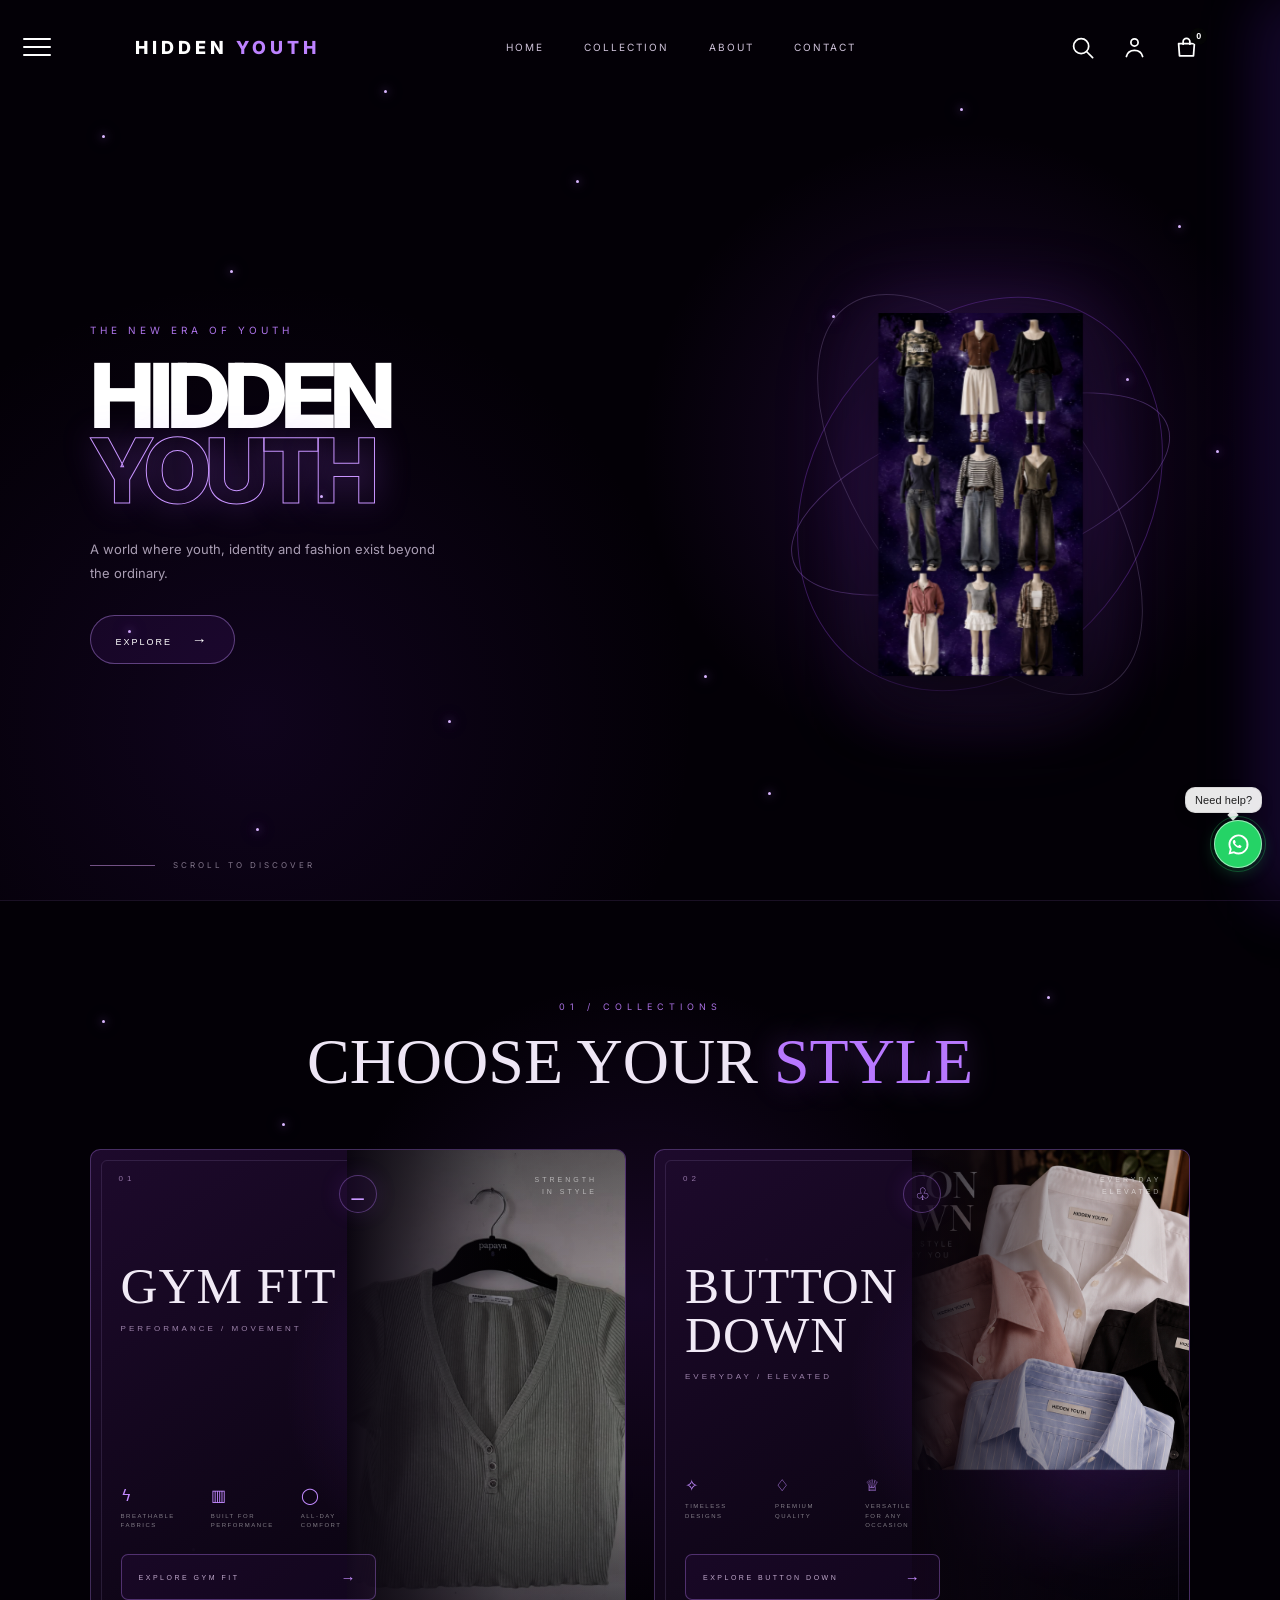
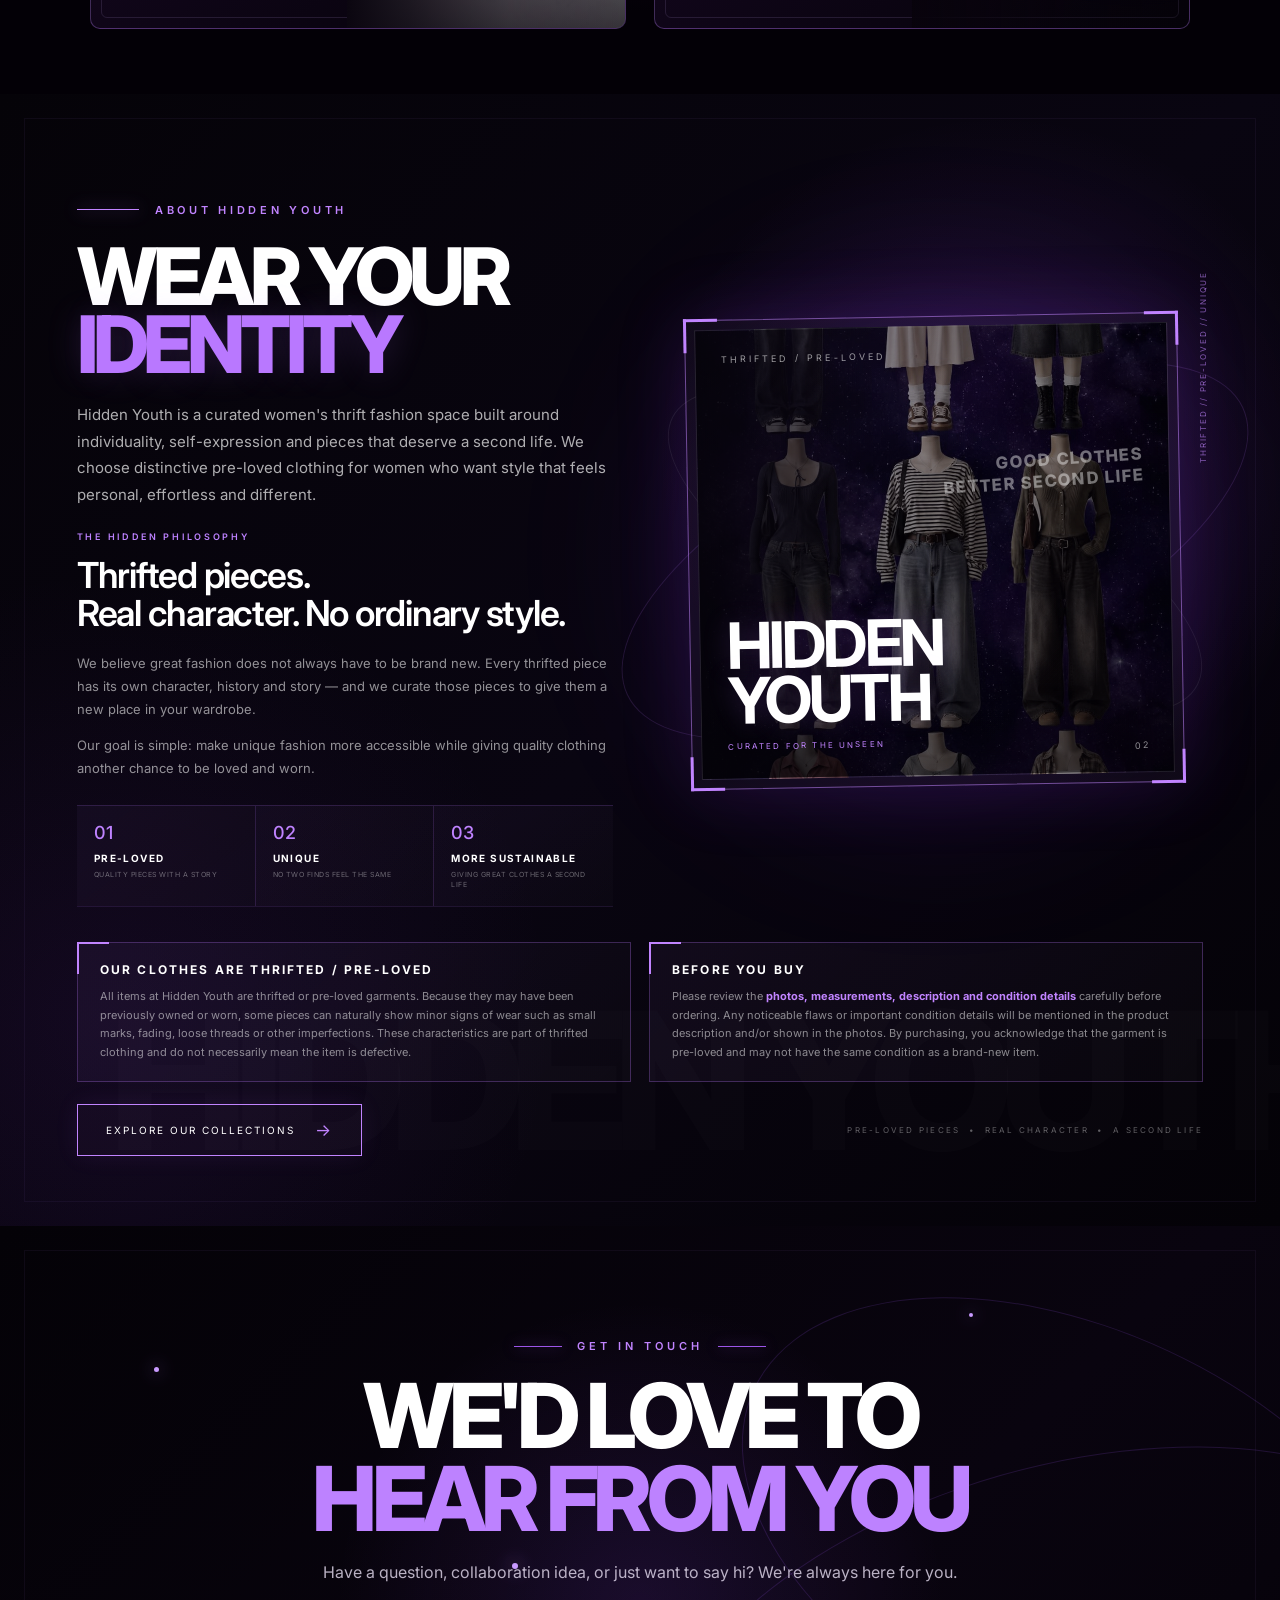
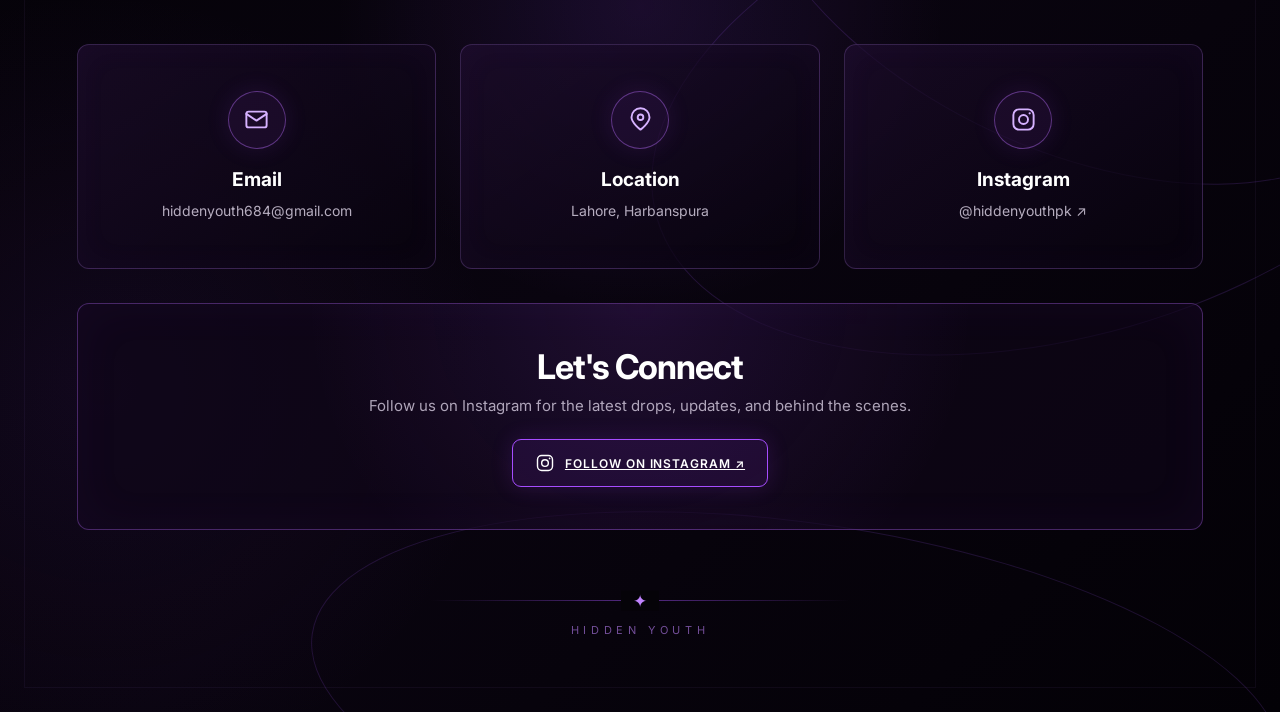
==== commit 32ec33b1: "Update index.html" ====
--- a/index.html
+++ b/index.html
@@ -1696,7 +1696,7 @@
                         </svg>
                     </div>
                     <h3>Email</h3>
-                    <a href="mailto:hiddenyouthpk@gmail.com">hiddenyouthpk@gmail.com</a>
+                    <a href="mailto:hiddenyouthpk@gmail.com">hiddenyouth684@gmail.com</a>
                 </div>
 
                 <div class="contact-card">
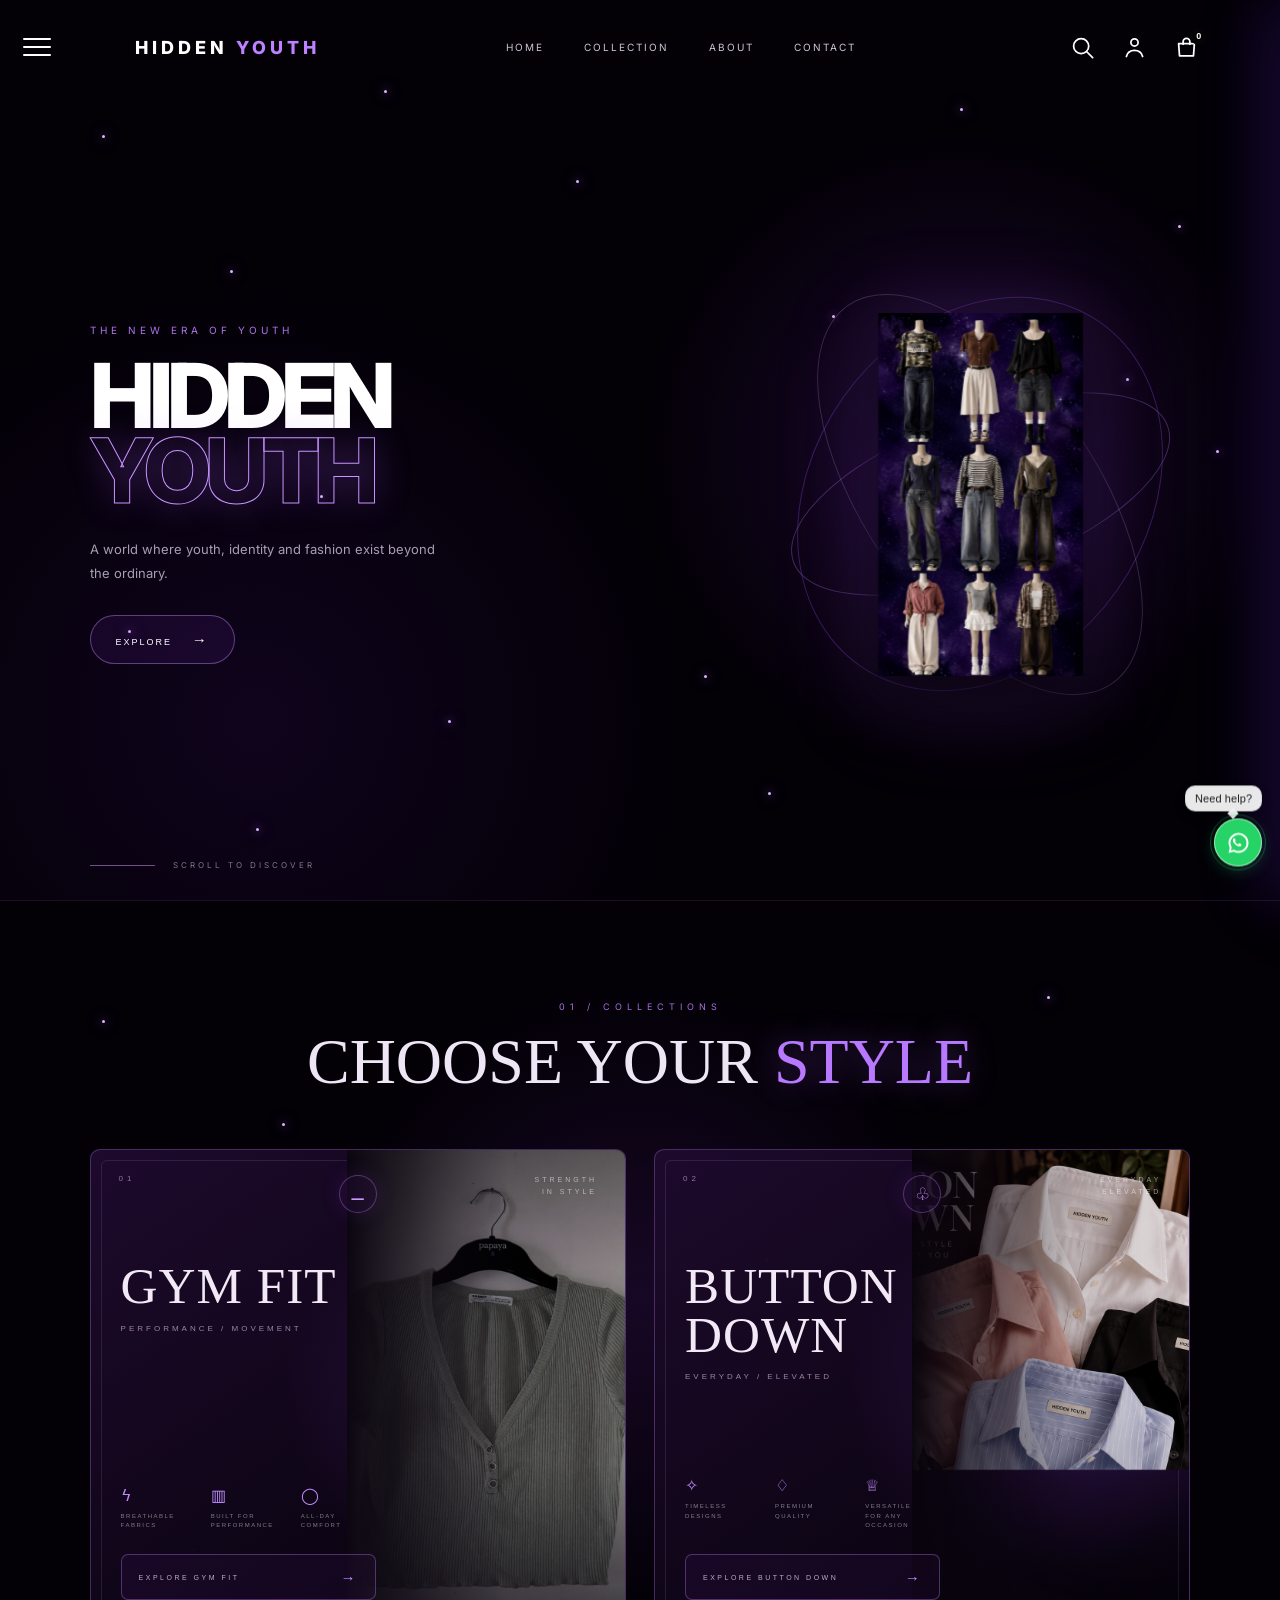
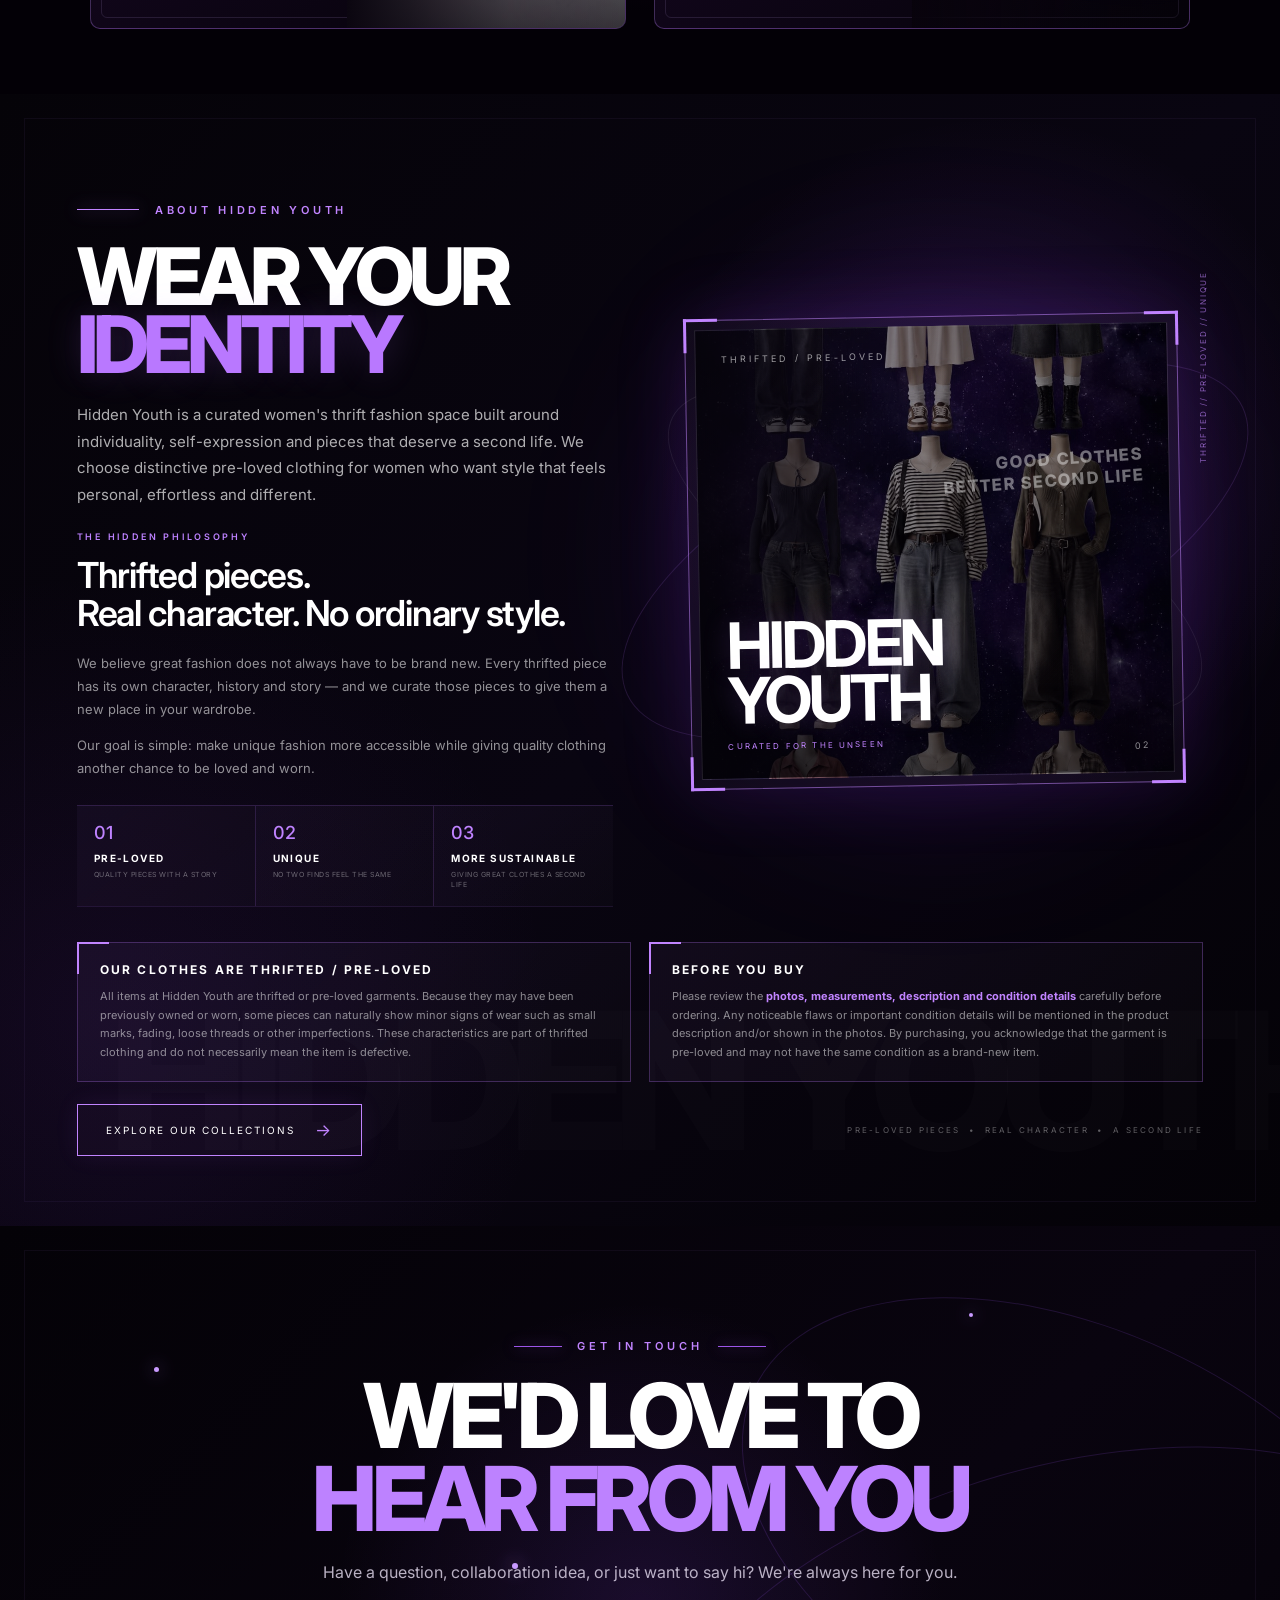
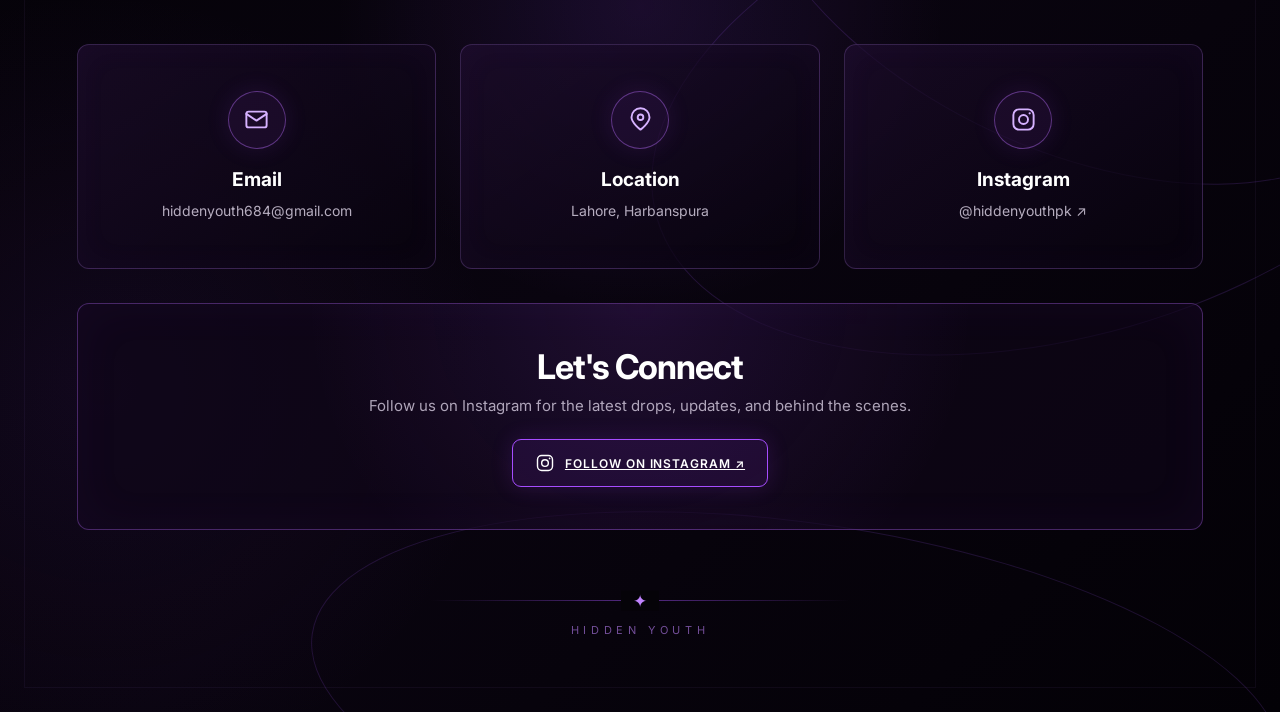
==== commit 2c14d5c4: "Update index.html" ====
--- a/index.html
+++ b/index.html
@@ -1696,7 +1696,7 @@
                         </svg>
                     </div>
                     <h3>Email</h3>
-                    <a href="mailto:hiddenyouthpk@gmail.com">hiddenyouth684@gmail.com</a>
+                    <a href="mailto:hiddenyouth684@gmail.com">hiddenyouth684@gmail.com</a>
                 </div>
 
                 <div class="contact-card">
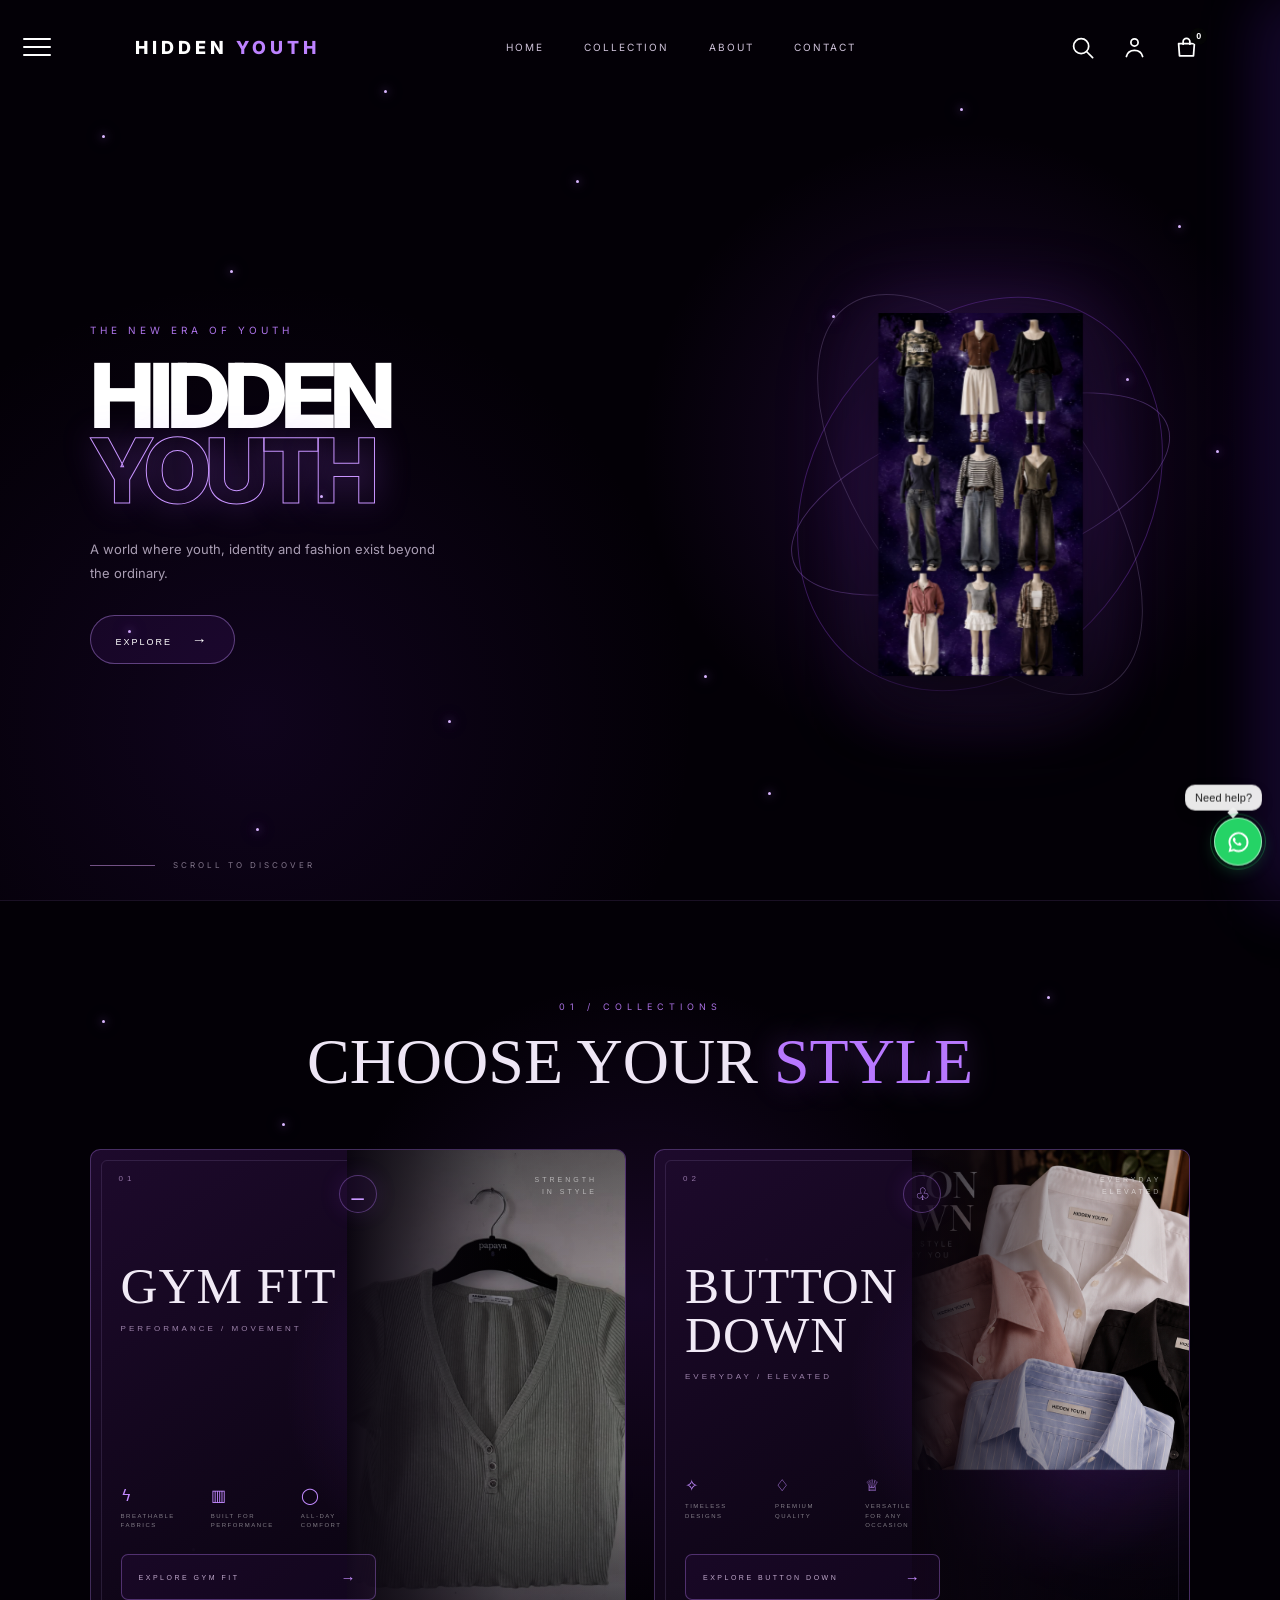
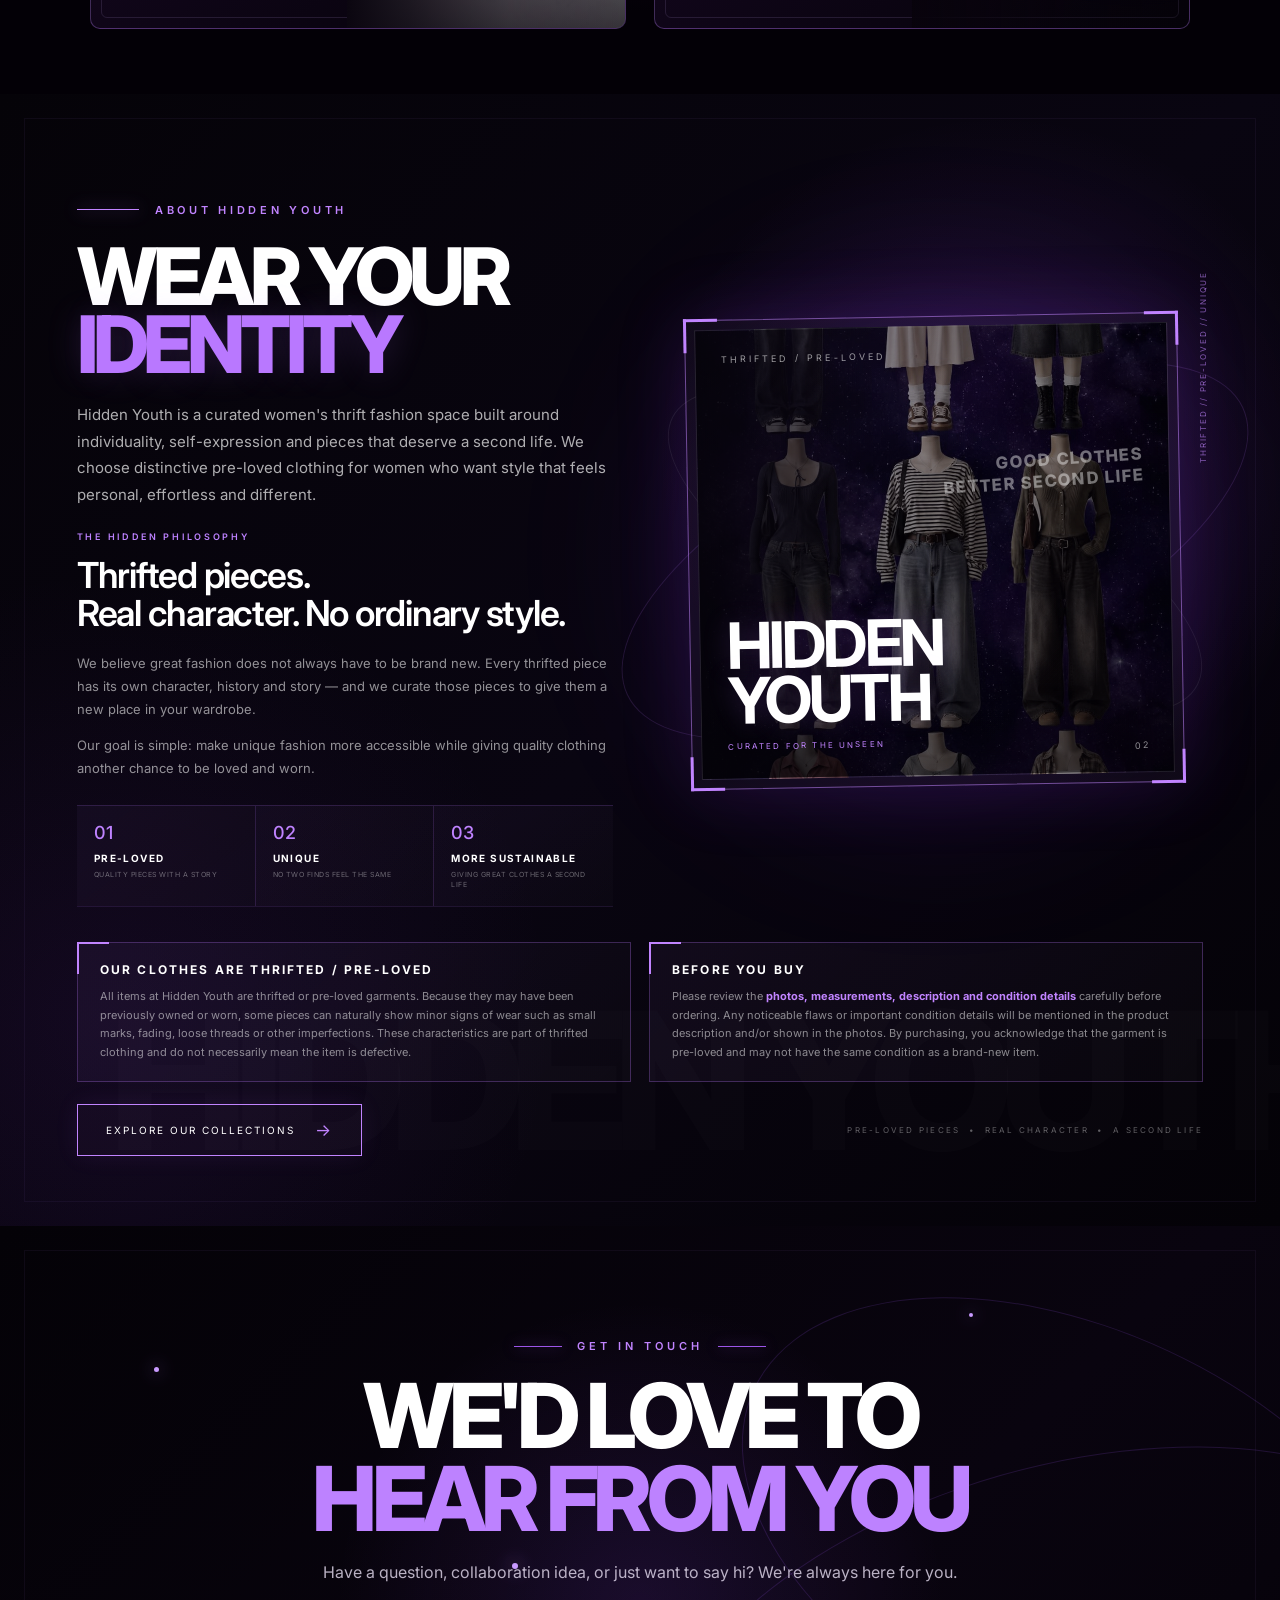
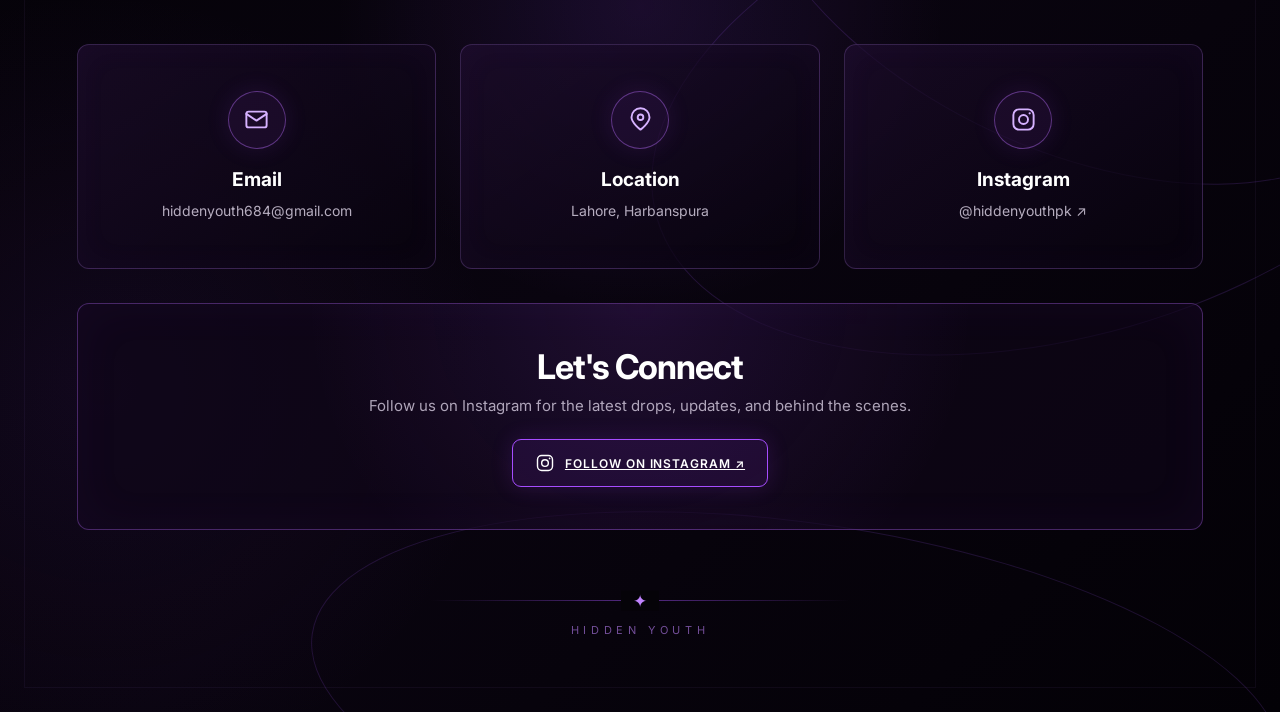
==== commit 9dc4a034: "Update index.html" ====
--- a/index.html
+++ b/index.html
@@ -2394,4 +2394,52 @@
 
 </body>
 
+    <script>
+(function () {
+
+    function skipIntroIfBack() {
+
+        const navigation =
+            performance.getEntriesByType("navigation")[0];
+
+        const isBackForward =
+            navigation &&
+            navigation.type === "back_forward";
+
+        if (!isBackForward) {
+            return;
+        }
+
+        const opening =
+            document.querySelector(".opening");
+
+        if (opening) {
+            opening.style.display = "none";
+        }
+
+    }
+
+    window.addEventListener("pageshow", function (event) {
+
+        if (event.persisted) {
+
+            const opening =
+                document.querySelector(".opening");
+
+            if (opening) {
+                opening.style.display = "none";
+            }
+
+        }
+
+    });
+
+    document.addEventListener(
+        "DOMContentLoaded",
+        skipIntroIfBack
+    );
+
+})();
+</script>
+
 </html>
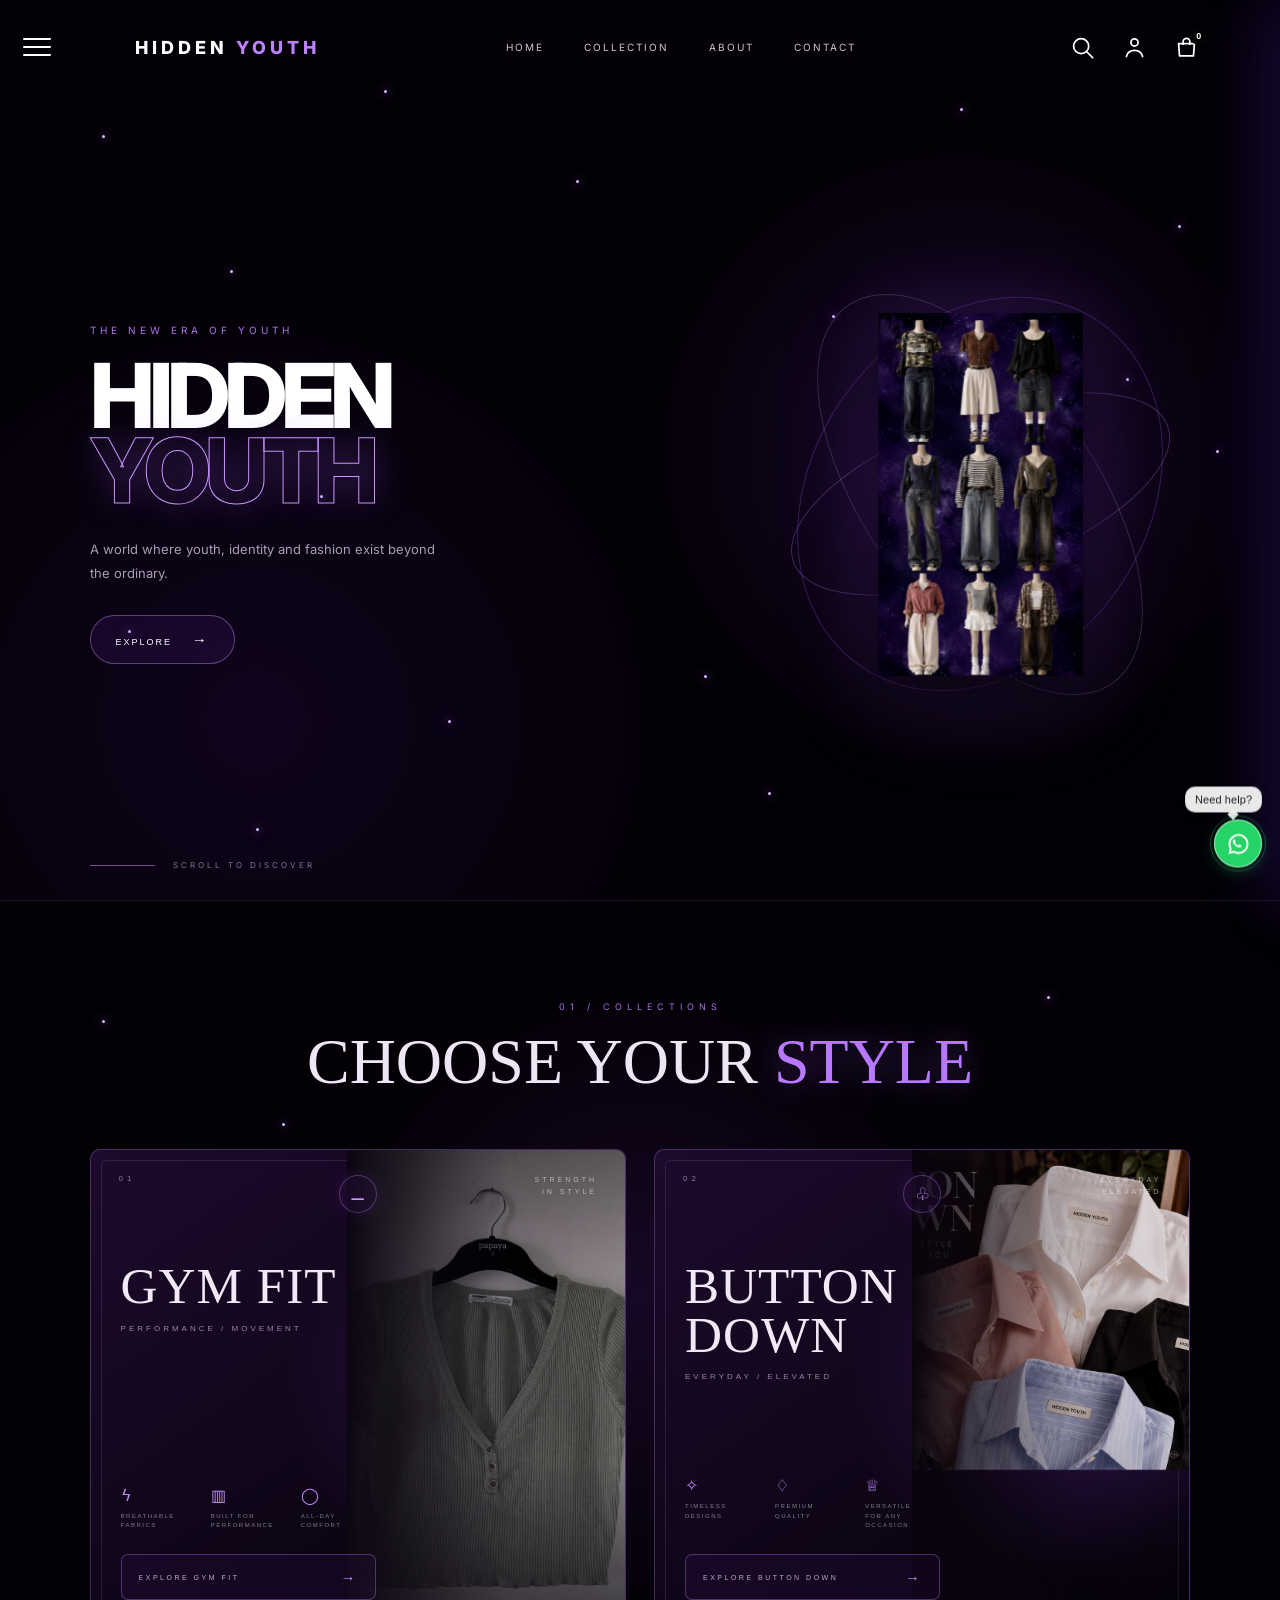
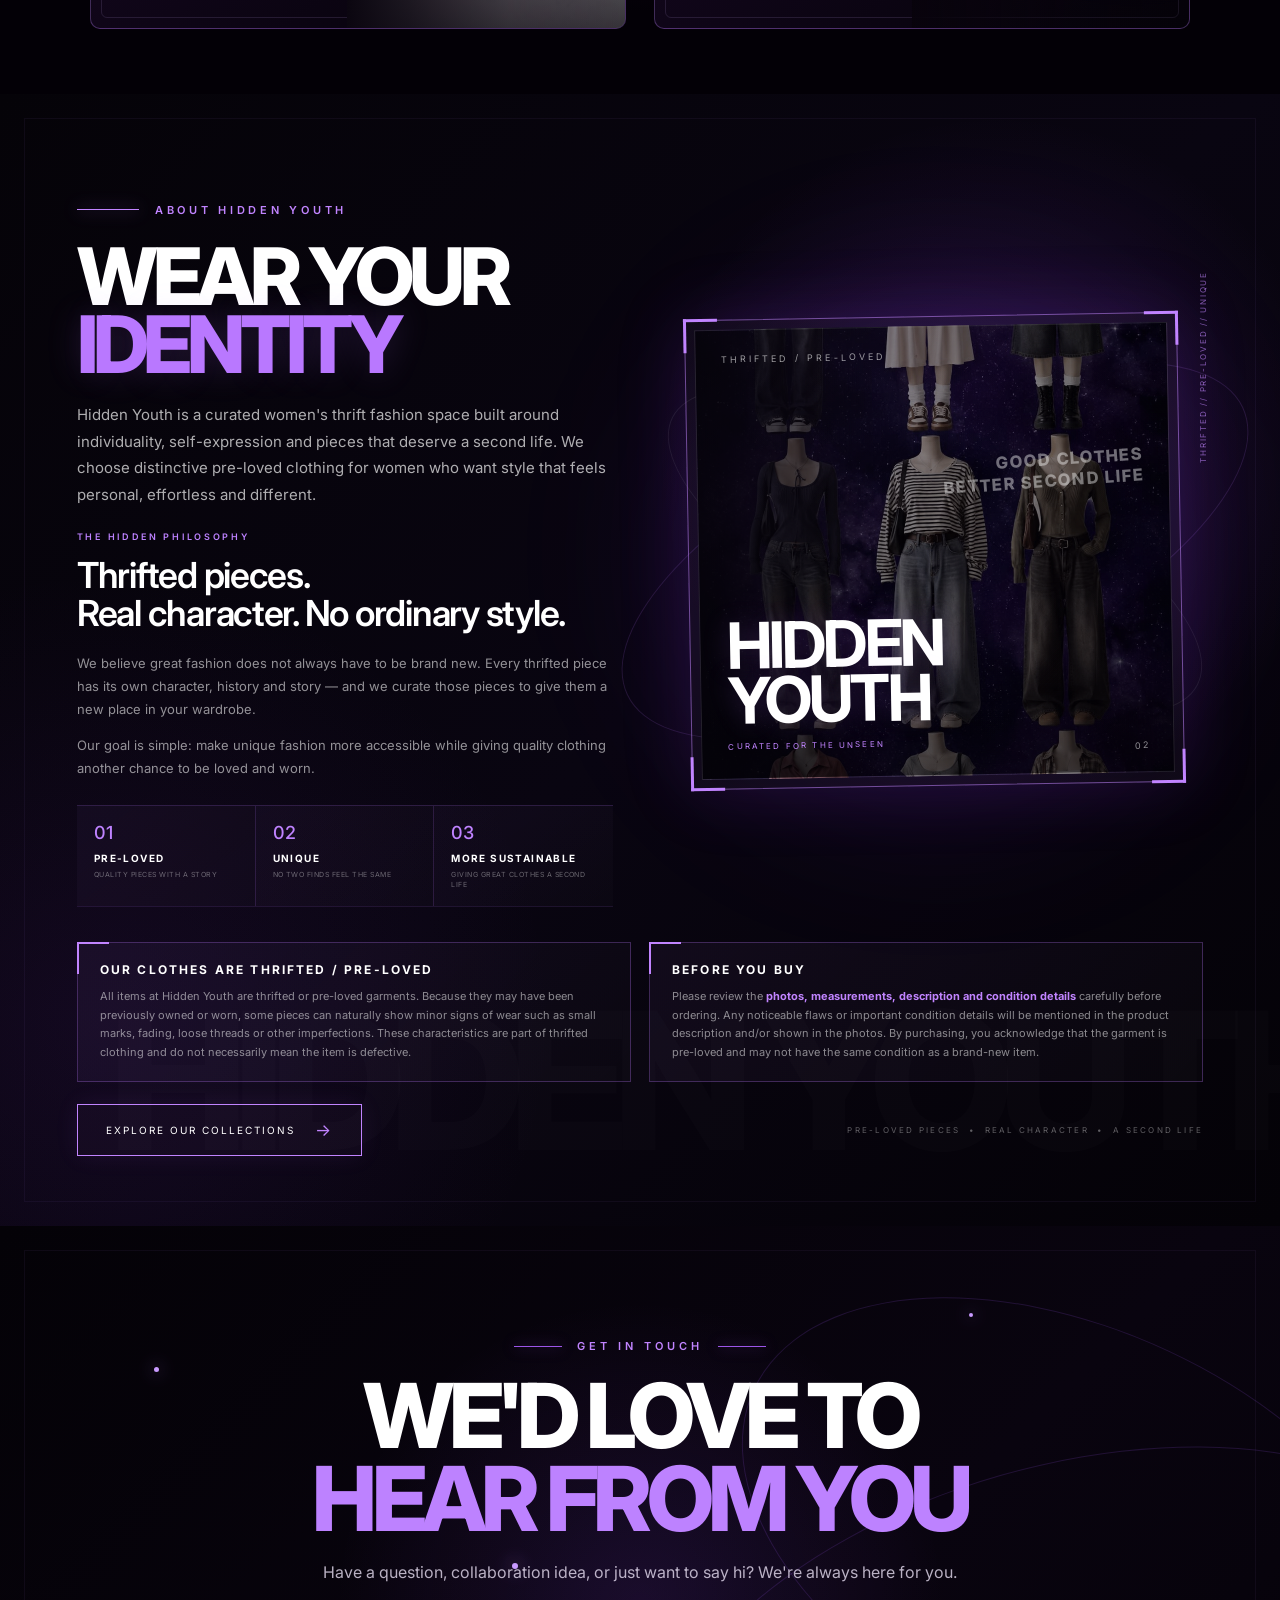
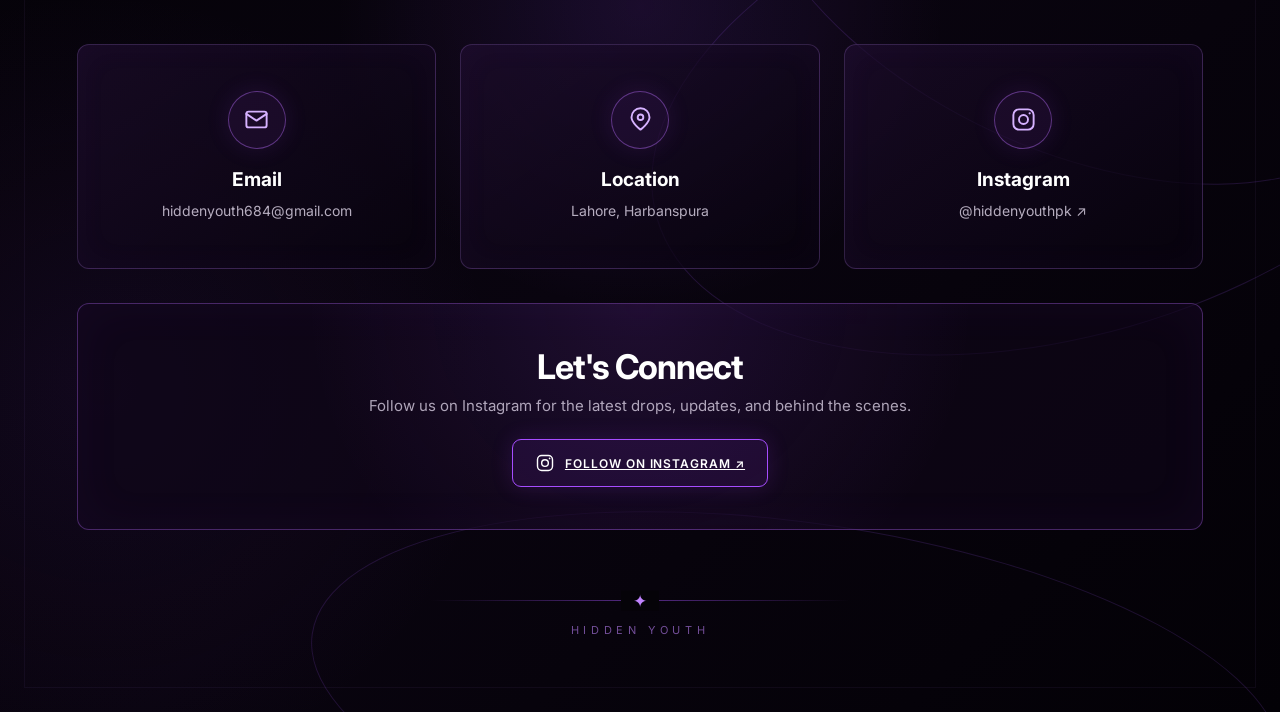
==== commit e1da2af1: "Update index.html" ====
--- a/index.html
+++ b/index.html
@@ -2394,52 +2394,57 @@
 
 </body>
 
-    <script>
+</style>
+
+<script>
 (function () {
 
-    function skipIntroIfBack() {
+    function checkBackNavigation() {
 
         const navigation =
             performance.getEntriesByType("navigation")[0];
 
-        const isBackForward =
+        if (
             navigation &&
-            navigation.type === "back_forward";
-
-        if (!isBackForward) {
-            return;
+            navigation.type === "back_forward"
+        ) {
+
+            document.documentElement.classList.add(
+                "hy-skip-intro"
+            );
         }
 
-        const opening =
-            document.querySelector(".opening");
-
-        if (opening) {
-            opening.style.display = "none";
+    }
+
+    checkBackNavigation();
+
+    window.addEventListener(
+        "pageshow",
+        function (event) {
+
+            if (event.persisted) {
+
+                document.documentElement.classList.add(
+                    "hy-skip-intro"
+                );
+
+            }
+
         }
-
-    }
-
-    window.addEventListener("pageshow", function (event) {
-
-        if (event.persisted) {
-
-            const opening =
-                document.querySelector(".opening");
-
-            if (opening) {
-                opening.style.display = "none";
-            }
-
-        }
-
-    });
-
-    document.addEventListener(
-        "DOMContentLoaded",
-        skipIntroIfBack
     );
 
 })();
 </script>
 
+<style>
+html.hy-skip-intro .opening {
+    display: none !important;
+    visibility: hidden !important;
+    opacity: 0 !important;
+    pointer-events: none !important;
+}
+</style>
+
+</head>
+
 </html>
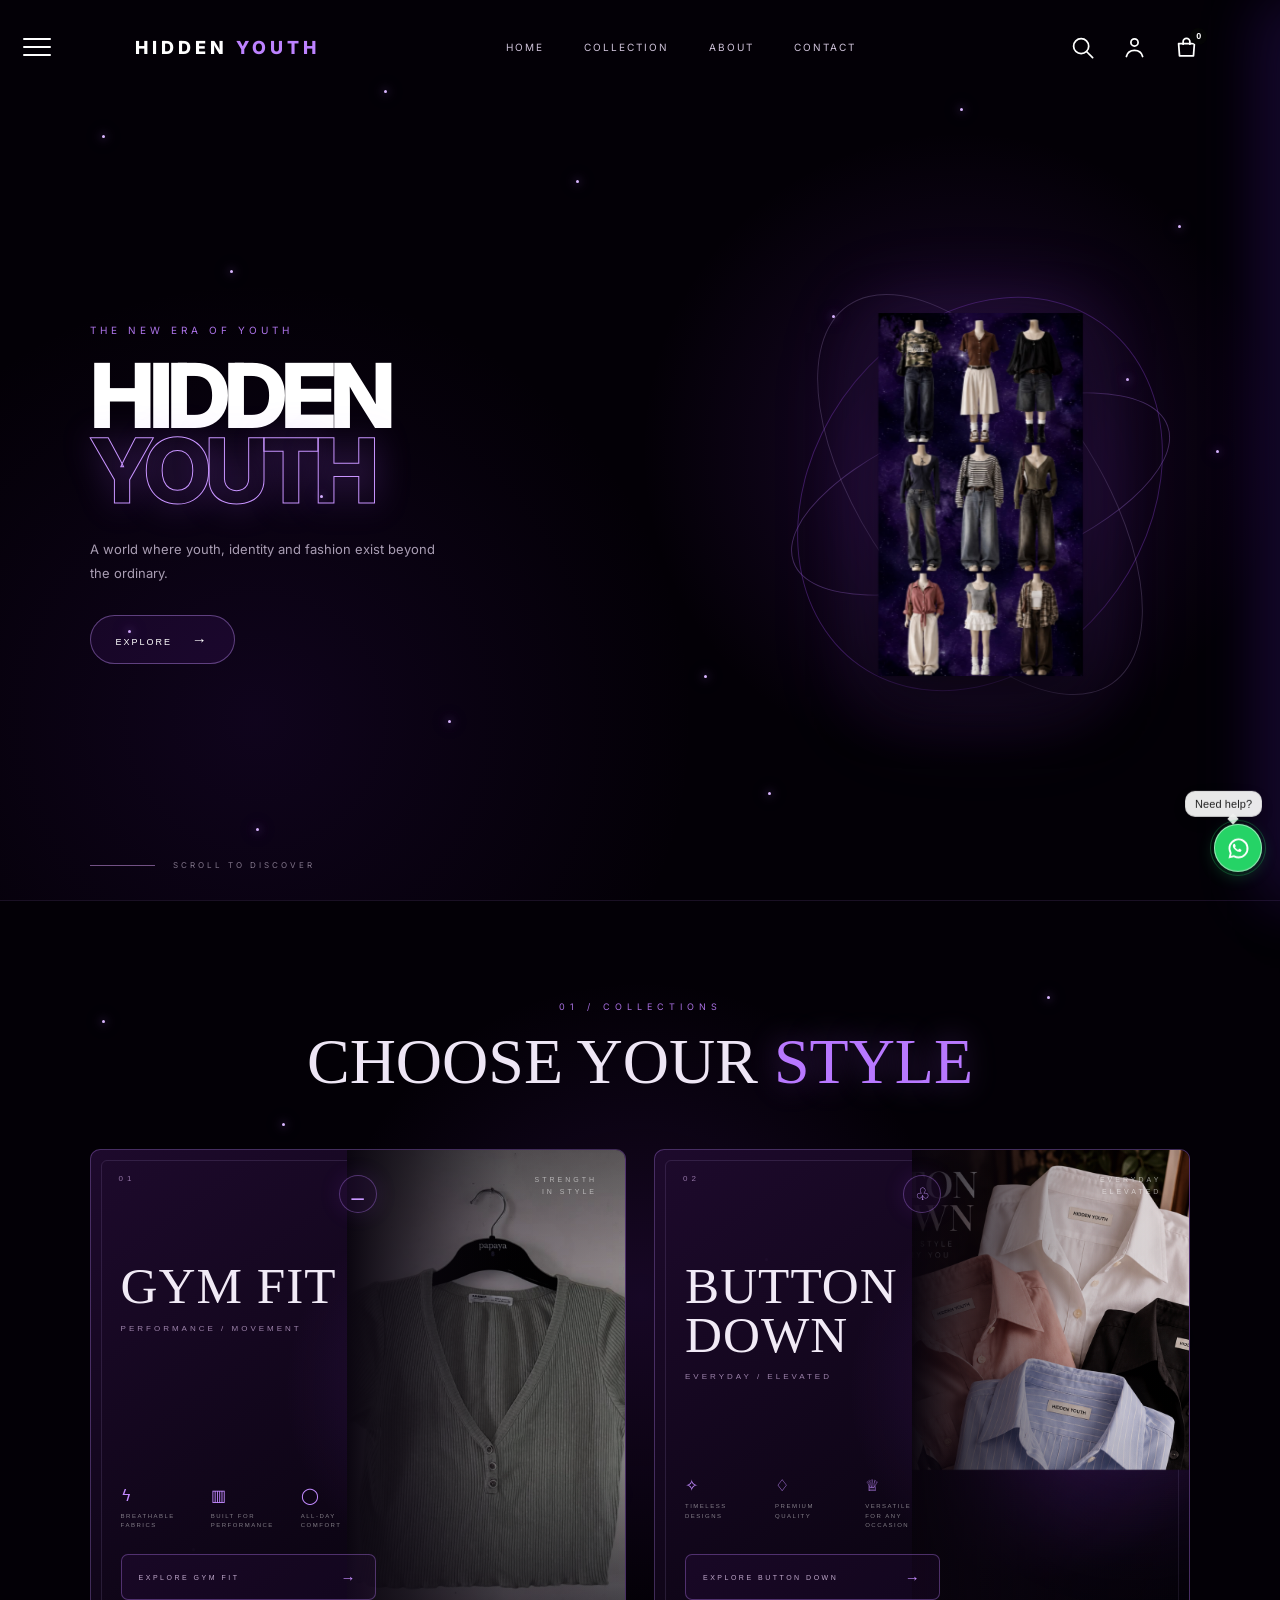
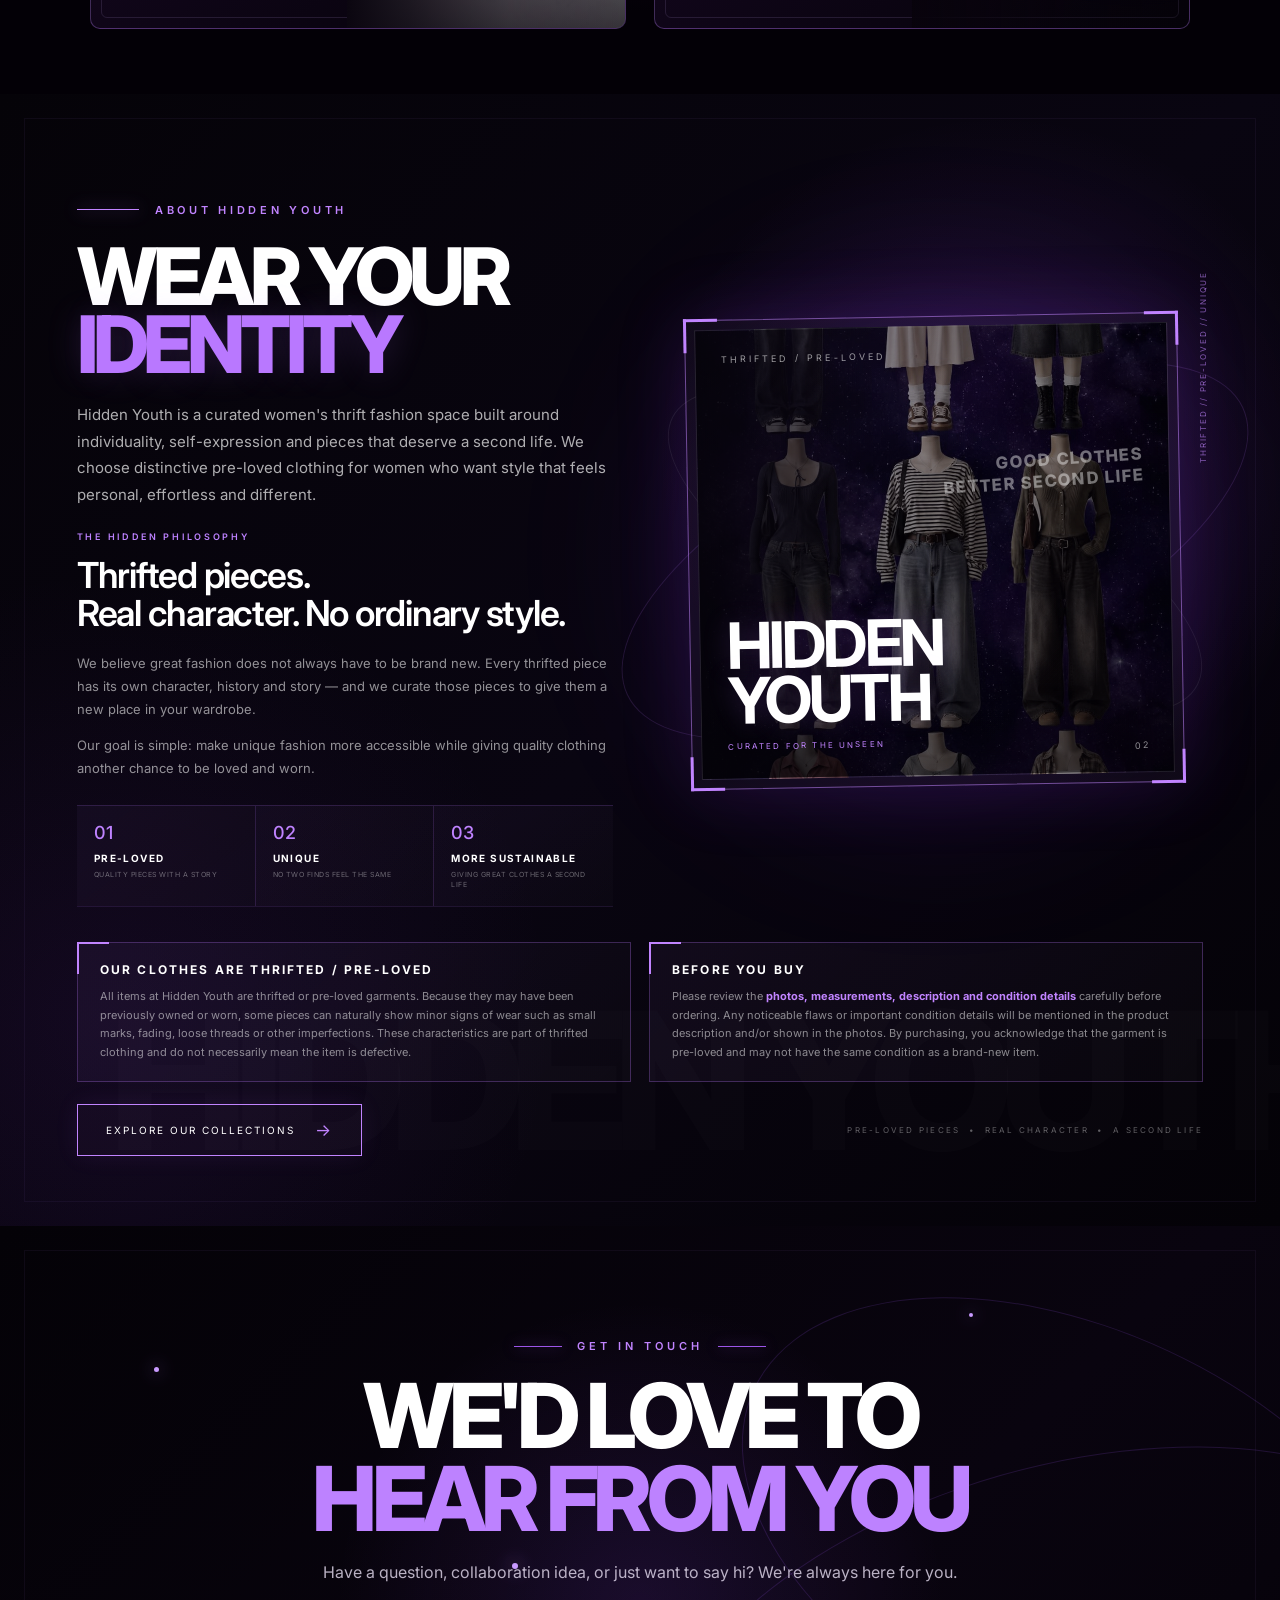
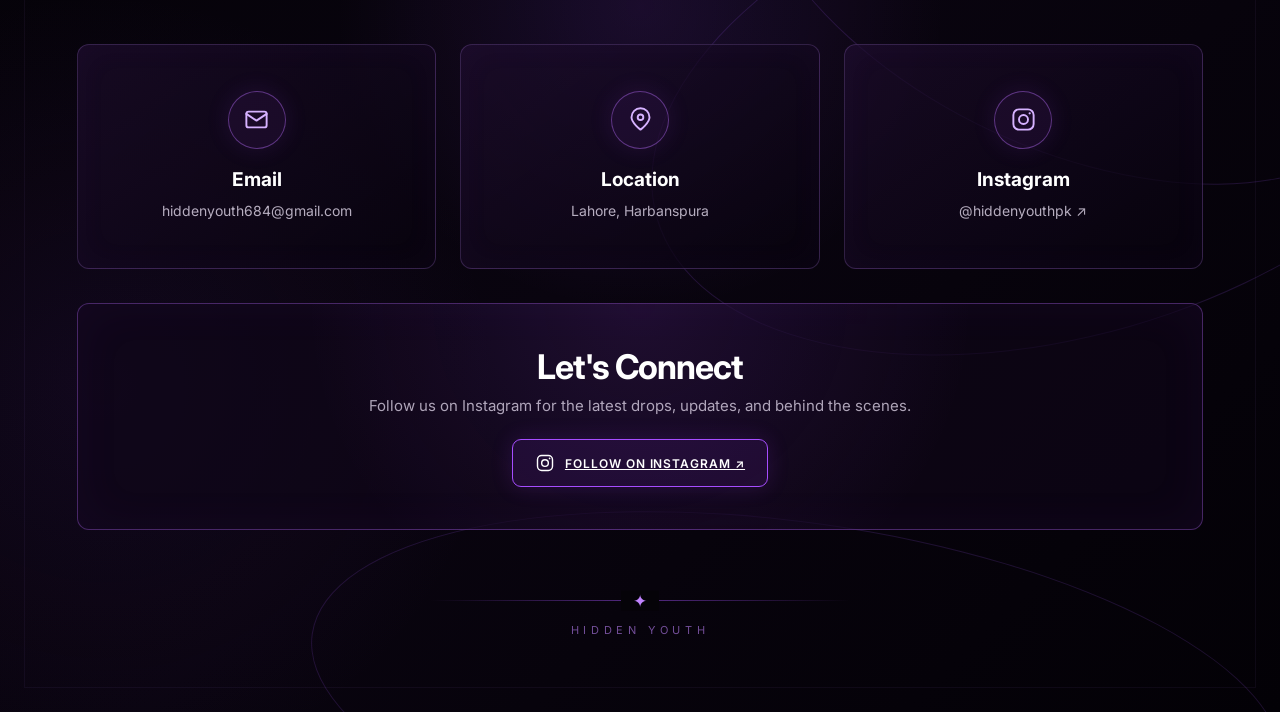
==== commit 13b89d94: "Update index.html" ====
--- a/index.html
+++ b/index.html
@@ -2394,56 +2394,6 @@
 
 </body>
 
-</style>
-
-<script>
-(function () {
-
-    function checkBackNavigation() {
-
-        const navigation =
-            performance.getEntriesByType("navigation")[0];
-
-        if (
-            navigation &&
-            navigation.type === "back_forward"
-        ) {
-
-            document.documentElement.classList.add(
-                "hy-skip-intro"
-            );
-        }
-
-    }
-
-    checkBackNavigation();
-
-    window.addEventListener(
-        "pageshow",
-        function (event) {
-
-            if (event.persisted) {
-
-                document.documentElement.classList.add(
-                    "hy-skip-intro"
-                );
-
-            }
-
-        }
-    );
-
-})();
-</script>
-
-<style>
-html.hy-skip-intro .opening {
-    display: none !important;
-    visibility: hidden !important;
-    opacity: 0 !important;
-    pointer-events: none !important;
-}
-</style>
 
 </head>
 
